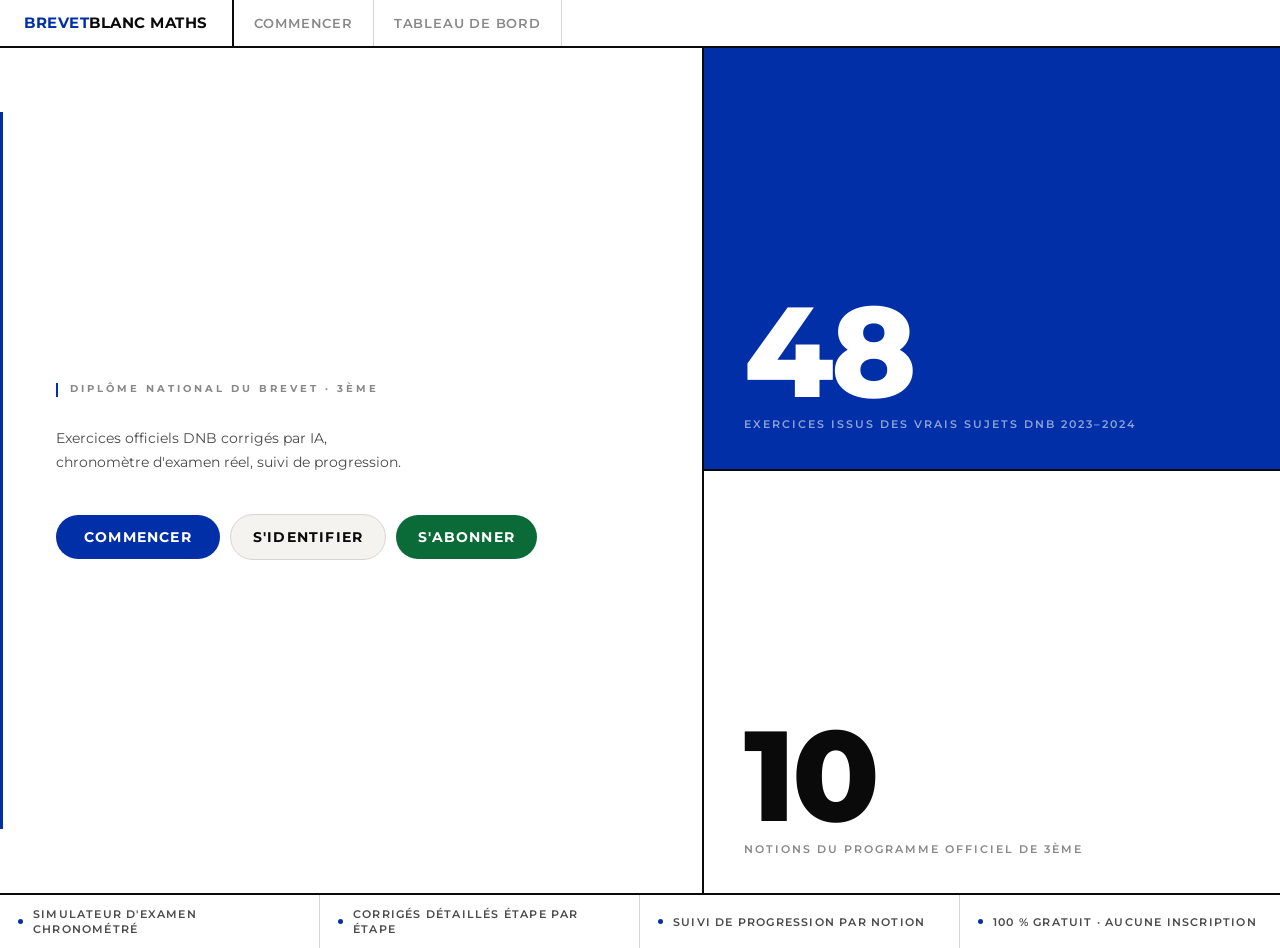
==== index.html @ 7e64484a "Update index.html" ====
<!DOCTYPE html>
<html lang="fr">
<head>
<meta charset="UTF-8">
<meta name="viewport" content="width=device-width, initial-scale=1.0">
<title>Brevet Blanc Maths – Exercices Corrigés en Ligne | 3ème</title>
<meta name="description" content="Préparez votre brevet blanc de maths avec des exercices interactifs corrigés par IA. Simulateur d'examen chronométré, corrigés détaillés, suivi de progression. Gratuit pour les élèves de 3ème.">
<link href="https://fonts.googleapis.com/css2?family=Montserrat:ital,wght@0,300;0,400;0,500;0,600;0,700;0,800;1,400;1,600&family=Source+Code+Pro:wght@400;500&display=swap" rel="stylesheet">
<style>
*{margin:0;padding:0;box-sizing:border-box}
html{scroll-behavior:smooth}
body{background:#fff;color:#0a0a0a;font-family:'Montserrat',sans-serif;font-size:15px;line-height:1.65;min-height:100vh;-webkit-font-smoothing:antialiased;}
.screen{display:none;min-height:100vh;animation:pgIn .18s ease}
.screen.active{display:block}
@keyframes pgIn{from{opacity:0}to{opacity:1}}
:root{
  --k:#002FA7;--k1:#0038CC;--k-bg:rgba(0,47,167,.06);--k-bd:rgba(0,47,167,.18);
  --ink:#0a0a0a;--ink2:#1a1a1a;--ink3:#4a4a4a;--ink4:#888;--ink5:#bbb;
  --rule:#d8d4cf;--rule2:#e8e4df;--bg:#fff;--bg2:#f5f3ef;--bg3:#eeebe6;
  --green:#0a6b38;--green2:rgba(10,107,56,.08);--amber:#8a5c00;--amber2:rgba(138,92,0,.10);--red:#be2e27;--red2:rgba(190,46,39,.08);
  --cream:var(--bg2);--paper2:var(--bg3);--navy:var(--k);--navy2:var(--k-bg);--navy3:var(--k-bd);
  --border:var(--rule);--border2:var(--rule2);--gold:var(--amber);--gold2:var(--amber2);
  --shadow:rgba(0,0,0,.07);--shadow2:rgba(0,0,0,.035);--blue:var(--k);--blue2:var(--k-bg);--blue3:var(--k-bd);--klein:var(--k);
}
.gnav{position:sticky;top:0;z-index:300;background:#fff;border-bottom:2px solid var(--ink);display:flex;align-items:stretch;height:48px;padding:0;}
.gnav-logo{font-family:'Montserrat',sans-serif;font-size:15px;font-weight:700;letter-spacing:.5px;text-transform:uppercase;color:var(--ink);cursor:pointer;padding:0 24px;display:flex;align-items:center;border-right:2px solid var(--ink);white-space:nowrap;transition:background .1s;}
.gnav-logo em{font-style:normal;color:var(--k)}
.gnav-logo:hover{background:var(--k);color:#fff}
.gnav-logo:hover em{color:#fff}
.gnav-links{display:flex;align-items:stretch;flex:1}
.gnav-link{display:flex;align-items:center;padding:0 20px;font-family:'Montserrat',sans-serif;font-size:13px;font-weight:600;letter-spacing:.8px;text-transform:uppercase;color:var(--ink4);background:none;border:none;border-right:1px solid var(--rule);cursor:pointer;transition:all .1s;white-space:nowrap;}
.gnav-link:hover{color:var(--ink);background:var(--bg2)}
.gnav-link.active{color:var(--k);background:var(--k-bg);border-bottom:2px solid var(--k);margin-bottom:-2px}
.btn{display:inline-flex;align-items:center;gap:8px;padding:10px 22px;font-family:'Montserrat',sans-serif;font-size:13px;font-weight:700;letter-spacing:1.2px;text-transform:uppercase;border:none;cursor:pointer;border-radius:100px;transition:background .1s,color .1s;}
.btn-dark{background:var(--ink);color:#fff}.btn-dark:hover{background:var(--ink2)}
.btn-primary{background:var(--k);color:#fff}.btn-primary:hover{background:var(--k1)}
.btn-light{background:var(--bg2);color:var(--ink);border:1.5px solid var(--rule)}.btn-light:hover{background:var(--bg3);border-color:var(--ink)}
.btn-ghost{background:none;color:var(--ink3);border:1.5px solid var(--rule);border-radius:100px;padding:10px 22px;}.btn-ghost:hover{border-color:var(--ink);color:var(--ink)}
.btn-sm{padding:6px 14px;font-size:12px}
.btn-green{background:var(--green);color:#fff}.btn-green:hover{background:#094f2a}
.btn-red-ghost{background:none;color:#c05050;border:1.5px solid rgba(190,46,39,.25);padding:7px 16px;font-size:12px;border-radius:100px;}.btn-red-ghost:hover{background:var(--red);color:#fff}
.btn-navy{display:inline-flex;align-items:center;gap:8px;padding:10px 22px;font-family:'Montserrat',sans-serif;font-size:13px;font-weight:700;letter-spacing:1px;text-transform:uppercase;background:var(--k);color:#fff;border:none;cursor:pointer;border-radius:100px;transition:background .1s}.btn-navy:hover{background:var(--k1)}
.btn-outline{display:inline-flex;align-items:center;gap:8px;padding:9px 20px;font-family:'Montserrat',sans-serif;font-size:13px;font-weight:600;letter-spacing:.8px;text-transform:uppercase;background:none;color:var(--ink3);border:1.5px solid var(--rule);cursor:pointer;border-radius:100px;transition:all .1s}.btn-outline:hover{border-color:var(--ink);color:var(--ink)}
.btn-green-sm{display:inline-flex;align-items:center;gap:6px;padding:7px 16px;font-family:'Montserrat',sans-serif;font-size:12px;font-weight:700;letter-spacing:.8px;text-transform:uppercase;background:var(--green);color:#fff;border:none;cursor:pointer;border-radius:100px;transition:background .1s}.btn-green-sm:hover{background:#094f2a}.btn-green-sm:disabled{background:var(--rule);color:var(--ink4);cursor:not-allowed}
.rule{display:flex;align-items:center;gap:10px;font-family:'Montserrat',sans-serif;font-size:10px;font-weight:700;letter-spacing:3px;text-transform:uppercase;color:var(--ink5);margin-bottom:16px}.rule::after{content:'';flex:1;height:1px;background:var(--rule)}
#screen-landing{background:var(--bg);height:calc(100vh - 48px);overflow:hidden;display:none;}
#screen-landing.active{display:flex;flex-direction:column}
.lp{flex:1;display:flex;flex-direction:column;min-height:0}
.lp-hero{flex:1;display:grid;grid-template-columns:55% 45%;min-height:0;}
.lp-left{display:flex;flex-direction:column;justify-content:center;padding:64px 56px;border-right:2px solid var(--ink);position:relative;}
.lp-kicker{display:flex;align-items:center;gap:0;font-family:'Montserrat',sans-serif;font-size:10px;font-weight:700;letter-spacing:3px;text-transform:uppercase;color:var(--ink4);margin-bottom:28px;}
.lp-kicker::before{content:'';display:inline-block;width:2px;height:14px;background:var(--k);margin-right:12px;flex-shrink:0;}
.lp-h1{font-family:'Montserrat',sans-serif;font-size:clamp(72px,9vw,120px);font-weight:800;line-height:.88;letter-spacing:-2px;text-transform:uppercase;color:var(--ink);margin:0 0 28px;}
.lp-h1 em{font-style:normal;color:var(--k)}
.lp-tagline{font-family:'Montserrat',sans-serif;font-size:14px;font-weight:400;color:var(--ink3);line-height:1.72;max-width:360px;margin-bottom:40px;}
.lp-cta-row{display:flex;gap:10px;align-items:center;flex-wrap:wrap}
.lp-left::before{content:'';position:absolute;left:0;top:64px;bottom:64px;width:3px;background:var(--k);}
.lp-right{display:grid;grid-template-rows:1fr 1fr;}
.lp-tile{display:flex;flex-direction:column;justify-content:flex-end;padding:32px 40px 36px;border-bottom:2px solid var(--ink);position:relative;overflow:hidden;}
.lp-tile:last-child{border-bottom:none}
.lp-tile:nth-child(1){background:var(--k)}.lp-tile:nth-child(2){background:var(--bg)}
.lp-tile-n{font-family:'Montserrat',sans-serif;font-size:clamp(80px,10vw,130px);font-weight:800;line-height:.85;letter-spacing:-4px;text-transform:uppercase;}
.lp-tile:nth-child(1) .lp-tile-n{color:#fff}.lp-tile:nth-child(2) .lp-tile-n{color:var(--ink)}
.lp-tile-label{font-family:'Montserrat',sans-serif;font-size:11px;font-weight:600;letter-spacing:2px;text-transform:uppercase;margin-top:12px;line-height:1.4;}
.lp-tile:nth-child(1) .lp-tile-label{color:rgba(255,255,255,.55)}.lp-tile:nth-child(2) .lp-tile-label{color:var(--ink4)}
.lp-strip{flex-shrink:0;display:grid;grid-template-columns:repeat(4,1fr);border-top:2px solid var(--ink);background:var(--bg);}
.lp-strip-item{padding:12px 18px;border-right:1px solid var(--rule);display:flex;align-items:center;gap:10px;}
.lp-strip-item:last-child{border-right:none}
.lp-strip-dot{width:5px;height:5px;border-radius:50%;background:var(--k);flex-shrink:0;}
.lp-strip-text{font-family:'Montserrat',sans-serif;font-size:11px;font-weight:600;letter-spacing:1.2px;text-transform:uppercase;color:var(--ink3);line-height:1.3;}
#screen-setup{background:var(--bg);height:calc(100vh - 48px);min-height:0!important;overflow:hidden;display:none;flex-direction:column;}
#screen-setup.active{display:flex!important}
.setup-header{border-bottom:2px solid var(--ink);padding:0 48px;height:48px;display:flex;align-items:center;justify-content:space-between;}
.setup-header-title{font-family:'Montserrat',sans-serif;font-size:13px;font-weight:700;letter-spacing:1.5px;text-transform:uppercase;color:var(--ink);}
.setup-header-sub{font-family:'Montserrat',sans-serif;font-size:11px;font-weight:500;letter-spacing:.8px;text-transform:uppercase;color:var(--ink4);}
.setup-hero{background:var(--k);padding:0}
.setup-hero-inner{max-width:920px;margin:0 auto;display:grid;grid-template-columns:1fr auto;gap:32px;align-items:start;}
.setup-eyebrow{font-family:'Montserrat',sans-serif;font-size:10px;letter-spacing:4px;text-transform:uppercase;color:rgba(255,255,255,.45);font-weight:700;margin-bottom:12px;display:block;}
.setup-h1{font-family:'Montserrat',sans-serif;font-size:clamp(32px,4vw,48px);font-weight:800;letter-spacing:-1px;line-height:.92;text-transform:uppercase;color:#fff;margin:0;}
.setup-h1 em{font-style:normal;color:rgba(255,255,255,.55)}
.setup-hero-meta{margin-top:12px;font-family:'Montserrat',sans-serif;font-size:12px;font-weight:500;letter-spacing:.8px;text-transform:uppercase;color:rgba(255,255,255,.38);display:flex;gap:16px;flex-wrap:wrap;}
.setup-hero-meta span::before{content:'—';margin-right:6px;color:rgba(255,255,255,.25)}
.setup-stats{display:flex;flex-direction:column;gap:0;border-left:2px solid rgba(255,255,255,.2);padding-left:28px;}
.setup-stat{padding:10px 0;border-bottom:1px solid rgba(255,255,255,.12)}.setup-stat:first-child{border-top:1px solid rgba(255,255,255,.12)}
.setup-stat-n{font-family:'Montserrat',sans-serif;font-size:28px;font-weight:800;color:#fff;line-height:1;letter-spacing:-1px;}
.setup-stat-l{font-family:'Montserrat',sans-serif;font-size:10px;letter-spacing:2px;text-transform:uppercase;color:rgba(255,255,255,.35);margin-top:2px;font-weight:600;}
.setup-body{width:100%;max-width:920px;margin:0 auto;padding:20px 48px 24px;box-sizing:border-box}
.setup-block{margin-bottom:20px}
.setup-block-title{font-family:'Montserrat',sans-serif;font-size:11px;font-weight:700;letter-spacing:3px;text-transform:uppercase;color:var(--k);padding-bottom:8px;margin-bottom:12px;border-bottom:2px solid var(--ink);}
.timer-row{display:flex;gap:6px;flex-wrap:wrap}
.timer-chip{padding:8px 18px;font-family:'Montserrat',sans-serif;font-size:13px;font-weight:700;letter-spacing:.8px;text-transform:uppercase;color:var(--ink3);background:var(--bg);border:1.5px solid var(--rule);cursor:pointer;transition:all .1s;border-radius:100px;}
.timer-chip:hover{border-color:var(--ink);color:var(--ink)}.timer-chip.sel{background:var(--ink);border-color:var(--ink);color:#fff}
.chap-grid{display:grid;grid-template-columns:repeat(auto-fill,minmax(220px,1fr));gap:1px;background:var(--rule);border:1.5px solid var(--ink);}
.chap-chip{padding:10px 14px;background:var(--bg);cursor:pointer;transition:background .1s;display:flex;align-items:flex-start;gap:10px;}
.chap-chip:hover{background:var(--bg2)}.chap-chip.sel{background:var(--k-bg)}
.chk{width:14px;height:14px;border:2px solid var(--rule);flex-shrink:0;margin-top:3px;display:flex;align-items:center;justify-content:center;font-size:9px;font-weight:700;transition:all .1s;border-radius:2px;}
.chap-chip.sel .chk{background:var(--k);border-color:var(--k);color:#fff}
.ch-name{font-family:'Montserrat',sans-serif;font-size:14px;font-weight:700;letter-spacing:.3px;color:var(--ink);line-height:1.2;}
.ch-sub{font-family:'Montserrat',sans-serif;font-size:11px;color:var(--ink4);margin-top:2px;}
.setup-cta{margin-top:16px;display:flex;align-items:center;gap:14px;flex-wrap:wrap;padding-top:16px;border-top:1px solid var(--rule);}
#screen-exam{background:var(--bg)}
.exam-top{background:var(--ink);position:sticky;top:48px;z-index:200;border-bottom:none;}
.exam-top-inner{max-width:960px;margin:0 auto;padding:10px 48px;display:flex;align-items:center;gap:16px;flex-wrap:wrap;}
.exam-title-wrap h2{font-family:'Montserrat',sans-serif;font-size:15px;font-weight:700;letter-spacing:.5px;text-transform:uppercase;color:#fff;}
.exam-title-wrap .sub{font-family:'Montserrat',sans-serif;font-size:10px;letter-spacing:2px;text-transform:uppercase;color:rgba(255,255,255,.3);margin-top:1px;font-weight:600;}
.timer-block{margin-left:auto;display:flex;align-items:center;gap:20px}
.timer-face{font-family:'Source Code Pro',monospace;font-size:20px;font-weight:500;color:#fff;letter-spacing:3px;line-height:1;}
.timer-face.warn{color:#f59e0b}.timer-face.danger{color:#f87171;animation:blink .8s infinite}
@keyframes blink{0%,100%{opacity:1}50%{opacity:.35}}
.live-sc-box{text-align:right;position:relative;padding:4px 14px 4px 14px;border-left:1px solid rgba(255,255,255,.12);}
.live-sc-num{font-family:'Montserrat',sans-serif;font-size:28px;font-weight:900;color:#fff;line-height:1;letter-spacing:-1.5px;transition:all .25s cubic-bezier(.34,1.56,.64,1);}
.live-sc-num.bump{transform:scale(1.3);color:#7ef7a0;}
.live-sc-denom{font-family:'Montserrat',sans-serif;font-size:12px;font-weight:600;color:rgba(255,255,255,.35);letter-spacing:.5px;}
.live-sc-lbl{font-family:'Montserrat',sans-serif;font-size:9px;font-weight:700;letter-spacing:2px;text-transform:uppercase;color:rgba(255,255,255,.3);margin-top:2px;text-align:right;}
.exam-progress-bar{height:3px;background:rgba(255,255,255,.08);overflow:hidden;position:relative;}
.exam-progress-fill{height:100%;background:linear-gradient(90deg,#002FA7,#4d80d9);width:0%;transition:width .5s ease, background .5s ease;}
.btn-end{padding:7px 16px;font-family:'Montserrat',sans-serif;font-size:11px;font-weight:700;letter-spacing:1px;text-transform:uppercase;background:none;border:1.5px solid rgba(255,255,255,.15);border-radius:100px;color:rgba(255,255,255,.25);cursor:not-allowed;transition:all .2s;}
.btn-end:not([disabled]){border-color:rgba(255,255,255,.5);color:#fff;cursor:pointer;background:rgba(255,255,255,.08);}
.btn-end:not([disabled]):hover{background:var(--red);border-color:var(--red);color:#fff}
.btn-end-ready{animation:pulseEnd 1.5s ease-in-out 3}
@keyframes pulseEnd{0%,100%{box-shadow:none}50%{box-shadow:0 0 0 4px rgba(190,46,39,.4)}}
.pills-bar{background:var(--bg2);border-bottom:1px solid var(--rule)}
.pills-bar-inner{max-width:960px;margin:0 auto;padding:8px 48px;display:flex;align-items:center;gap:6px;overflow-x:auto;}
.pill{padding:4px 12px;font-family:'Montserrat',sans-serif;font-size:11px;font-weight:700;letter-spacing:.8px;text-transform:uppercase;background:transparent;border:1.5px solid var(--rule);color:var(--ink4);cursor:pointer;transition:all .1s;white-space:nowrap;border-radius:100px;}
.pill:hover{border-color:var(--ink);color:var(--ink)}.pill.answered{border-color:var(--k);color:var(--k);background:var(--k-bg)}.pill.corrected{border-color:var(--green);color:#fff;background:var(--green)}
.exam-main{max-width:960px;margin:0 auto;padding:36px 48px 100px}
.loading-box{text-align:center;padding:80px 20px}
.spinner{width:28px;height:28px;border:2px solid var(--rule);border-top-color:var(--k);border-radius:50%;animation:spin .7s linear infinite;margin:0 auto 16px;}
@keyframes spin{to{transform:rotate(360deg)}}
.loading-box p{font-family:'Montserrat',sans-serif;font-size:12px;font-weight:600;letter-spacing:2px;text-transform:uppercase;color:var(--ink4);}
.exercise{background:var(--bg);border:1.5px solid var(--ink);border-radius:0;margin-bottom:24px;overflow:hidden;scroll-margin-top:120px;}
.ex-head{padding:18px 24px;border-bottom:2px solid var(--ink);background:var(--bg2);display:flex;align-items:flex-start;justify-content:space-between;gap:16px;}
.ex-eyebrow{font-family:'Montserrat',sans-serif;font-size:10px;letter-spacing:3px;text-transform:uppercase;color:var(--k);font-weight:700;margin-bottom:5px;}
.ex-title{font-family:'Montserrat',sans-serif;font-size:20px;font-weight:800;letter-spacing:-.3px;text-transform:uppercase;color:var(--ink);line-height:1.1;}
.ex-notion{font-family:'Montserrat',sans-serif;font-size:11px;letter-spacing:1px;text-transform:uppercase;color:var(--ink4);font-weight:600;margin-top:4px;}
.ex-pts{flex-shrink:0;padding:8px 16px;background:var(--k);text-align:center;border-radius:0;}
.ex-pts .n{font-family:'Montserrat',sans-serif;font-size:28px;font-weight:800;color:#fff;line-height:1;letter-spacing:-1px;}
.ex-pts .l{font-family:'Montserrat',sans-serif;font-size:9px;letter-spacing:2px;text-transform:uppercase;color:rgba(255,255,255,.55);margin-top:2px;font-weight:600;}
.ex-body{padding:20px 24px 24px}.ex-body>p{margin-bottom:12px;color:var(--ink2);font-size:15px;line-height:1.7}
.ex-figure{margin:14px 0;padding:20px;background:var(--bg2);border:1px solid var(--rule);display:flex;justify-content:center;align-items:center;}
.ex-figure svg{max-width:100%;height:auto;display:block}
.calc-program{margin:14px 0;border:1.5px solid var(--ink);overflow:hidden}
.calc-program-title{padding:7px 14px;background:var(--k);font-family:'Montserrat',sans-serif;font-size:10px;letter-spacing:2.5px;text-transform:uppercase;color:rgba(255,255,255,.8);font-weight:700;}
.calc-program-steps{display:flex;align-items:center;flex-wrap:wrap;padding:14px 18px;gap:0;background:var(--bg2);}
.calc-step{display:flex;flex-direction:column;align-items:center;padding:8px 14px;background:#fff;border:1px solid var(--rule);border-radius:0;min-width:72px;text-align:center;}
.calc-step-label{font-family:'Montserrat',sans-serif;font-size:9px;letter-spacing:1.5px;text-transform:uppercase;color:var(--ink4);margin-bottom:3px;font-weight:600;}
.calc-step-val{font-family:'Source Code Pro',monospace;font-size:13px;font-weight:500;color:var(--ink);}
.calc-arrow{font-size:16px;color:var(--k);padding:0 4px;flex-shrink:0;font-weight:400}
table{width:100%;border-collapse:collapse;margin:14px 0;font-size:14px}
th{background:var(--k);color:#fff;padding:8px 12px;text-align:left;font-family:'Montserrat',sans-serif;font-size:10px;font-weight:700;letter-spacing:2px;text-transform:uppercase;}
td{padding:8px 12px;border:1px solid var(--rule2);color:var(--ink2);font-size:14px}tr:nth-child(even) td{background:var(--bg2)}
.question{margin:12px 0;border:1px solid var(--rule);border-left:3px solid var(--k);background:var(--bg);overflow:hidden;}
.q-head{padding:8px 14px;border-bottom:1px solid var(--rule2);display:flex;align-items:center;gap:10px;background:var(--bg2);}
.q-num{font-family:'Montserrat',sans-serif;font-size:11px;font-weight:700;color:var(--k);letter-spacing:1px;text-transform:uppercase;}
.q-pts-badge{display:inline-flex;align-items:center;padding:2px 10px;background:var(--green);color:#fff;font-family:'Montserrat',sans-serif;font-size:10px;font-weight:700;letter-spacing:.8px;text-transform:uppercase;border-radius:100px;}
.q-text{padding:12px 14px 14px;font-size:15px;color:var(--ink);line-height:1.72}
.answer-zone{padding:10px 14px 14px;background:var(--bg2);border-top:1px dashed var(--rule)}
.answer-lbl{font-family:'Montserrat',sans-serif;font-size:10px;letter-spacing:2.5px;text-transform:uppercase;color:var(--ink5);margin-bottom:6px;display:flex;align-items:center;gap:6px;font-weight:700;}
.answer-lbl::before{content:'';width:3px;height:10px;background:var(--k);display:inline-block}
.answer-ta{width:100%;min-height:76px;padding:10px 12px;font-family:'Montserrat',sans-serif;font-size:15px;line-height:1.65;color:var(--ink);background:var(--bg);border:1.5px solid var(--rule);border-radius:0;resize:vertical;outline:none;transition:border-color .1s;}
.answer-ta::placeholder{color:var(--ink5);font-style:italic}.answer-ta:focus{border-color:var(--k)}.answer-ta.has-content{border-color:var(--k-bd)}.answer-ta.locked{border-color:var(--green)!important;background:var(--green2)!important;color:var(--ink2);resize:none;cursor:default}
.val-bar{display:flex;align-items:center;gap:8px;flex-wrap:wrap;padding:8px 0 0;}
.btn-val{display:inline-flex;align-items:center;gap:6px;padding:7px 16px;font-family:'Montserrat',sans-serif;font-size:11px;font-weight:700;letter-spacing:1px;text-transform:uppercase;background:var(--k);color:#fff;border:none;cursor:pointer;border-radius:100px;transition:background .1s;}
.btn-val:hover{background:var(--k1)}.btn-val:disabled{background:var(--rule);color:var(--ink4);cursor:not-allowed}
.btn-edit{display:none;align-items:center;gap:5px;padding:6px 14px;font-family:'Montserrat',sans-serif;font-size:11px;font-weight:600;letter-spacing:.8px;text-transform:uppercase;background:none;border:1.5px solid var(--rule);color:var(--ink4);cursor:pointer;border-radius:100px;transition:all .1s;}
.btn-edit:hover{border-color:var(--ink);color:var(--ink)}
.val-tag{display:none;align-items:center;gap:5px;font-family:'Montserrat',sans-serif;font-size:11px;font-weight:700;letter-spacing:.8px;text-transform:uppercase;color:var(--green);}
.val-tag.show{display:flex}
.val-hint{font-family:'Montserrat',sans-serif;font-size:11px;font-style:italic;color:var(--ink5);margin-left:auto;}
.ai-result{display:none!important}.ai-result.visible{display:block}
@keyframes fadeUp{from{opacity:0;transform:translateY(-3px)}to{opacity:1;transform:translateY(0)}}
.ai-rh{display:flex;align-items:center;justify-content:space-between;padding:10px 14px;gap:10px}
.ai-rh.correct-bg{background:var(--green2);border-bottom:1px solid rgba(10,107,56,.14)}.ai-rh.partial-bg{background:var(--amber2);border-bottom:1px solid rgba(138,92,0,.14)}.ai-rh.wrong-bg{background:var(--red2);border-bottom:1px solid rgba(190,46,39,.12)}.ai-rh.loading-bg{background:var(--bg2);border-bottom:1px solid var(--rule)}
.ai-rl{display:flex;align-items:center;gap:8px;font-family:'Montserrat',sans-serif;font-size:12px;font-weight:700;letter-spacing:.5px;text-transform:uppercase;}
.ai-sc{font-family:'Montserrat',sans-serif;font-size:24px;font-weight:800;line-height:1;letter-spacing:-1px;white-space:nowrap;}
.ai-sc.correct-col{color:var(--green)}.ai-sc.partial-col{color:var(--amber)}.ai-sc.wrong-col{color:var(--red)}.ai-sc.loading-col{color:var(--ink4);font-size:13px;letter-spacing:1px;font-family:'Montserrat',sans-serif;}
.ai-fb{padding:10px 14px;font-size:14px;line-height:1.65;color:var(--ink2);background:var(--bg);font-family:'Montserrat',sans-serif;font-style:italic;}
.mini-sp{display:inline-block;width:12px;height:12px;border:2px solid var(--rule);border-top-color:var(--k);border-radius:50%;animation:spin .7s linear infinite;vertical-align:middle;}
.corr-toggle{margin-top:16px;padding-top:14px;border-top:1px dashed var(--rule);display:flex;align-items:center;gap:12px;flex-wrap:wrap;}
.btn-see{display:inline-flex;align-items:center;gap:7px;padding:7px 16px;font-family:'Montserrat',sans-serif;font-size:11px;font-weight:700;letter-spacing:1px;text-transform:uppercase;background:none;border:1.5px solid var(--amber);color:var(--amber);cursor:pointer;transition:all .1s;border-radius:100px;}
.btn-see:hover:not(:disabled){background:var(--amber2)}.btn-see.active{background:var(--amber);color:#fff}.btn-see:disabled{border-color:var(--rule);color:var(--ink4);cursor:not-allowed;opacity:.5}
.corr-hint{font-family:'Montserrat',sans-serif;font-size:11px;font-style:italic;color:var(--ink5);}
.correction{display:none;margin-top:12px;padding:16px 18px;background:var(--amber2);border:1.5px solid rgba(138,92,0,.2);}.correction.open{display:block;animation:fadeUp .2s ease}
.corr-head{display:flex;align-items:center;gap:9px;padding-bottom:12px;margin-bottom:12px;border-bottom:1px solid rgba(138,92,0,.18);}
.corr-badge{width:16px;height:16px;background:var(--amber);color:#fff;border-radius:50%;display:flex;align-items:center;justify-content:center;font-size:8px;font-weight:700;flex-shrink:0;}
.corr-head span{font-family:'Montserrat',sans-serif;font-size:10px;letter-spacing:2.5px;text-transform:uppercase;color:var(--amber);font-weight:700;}
.correction p{margin-bottom:9px;font-size:14px;color:var(--ink2)}.correction p:last-child{margin-bottom:0}
.corr-block{margin-bottom:12px;padding-bottom:12px;border-bottom:1px solid rgba(138,92,0,.12)}.corr-block:last-child{border-bottom:none;padding-bottom:0;margin-bottom:0}
.corr-title{font-family:'Montserrat',sans-serif;font-size:10px;letter-spacing:2px;text-transform:uppercase;color:var(--amber);font-weight:700;margin-bottom:6px;display:flex;align-items:center;gap:7px;}
.corr-title::before{content:'§';font-size:13px}
.exam-footer{border-top:2px solid var(--ink);padding:20px 48px;display:flex;align-items:center;justify-content:space-between;flex-wrap:wrap;gap:16px;margin-top:8px;}
.exam-footer p{font-family:'Montserrat',sans-serif;font-size:11px;font-style:normal;letter-spacing:1px;text-transform:uppercase;color:var(--ink5);font-weight:600;}
.footer-score-wrap{display:flex;flex-direction:column;align-items:flex-end;gap:6px;}
.footer-score{font-family:'Montserrat',sans-serif;font-size:56px;font-weight:900;color:var(--ink);line-height:1;letter-spacing:-2.5px;}
.footer-score sub{font-family:'Montserrat',sans-serif;font-size:20px;font-weight:600;color:var(--ink4);vertical-align:middle;letter-spacing:0;}
.footer-bar-track{width:180px;height:4px;background:var(--rule2);overflow:hidden;border-radius:2px;}
.footer-bar-fill{height:100%;border-radius:2px;background:var(--k);transition:width .6s ease;width:0%;}
.q-pts-earned{display:inline-flex;align-items:center;font-family:'Montserrat',sans-serif;font-size:11px;font-weight:800;letter-spacing:.5px;text-transform:uppercase;padding:2px 10px;border-radius:100px;margin-left:8px;transition:all .2s ease;}
.q-pts-earned.earned-full{background:var(--green2);color:var(--green)}.q-pts-earned.earned-partial{background:var(--amber2);color:var(--amber)}.q-pts-earned.earned-none{background:var(--red2);color:var(--red)}
#screen-results{background:var(--bg);min-height:100vh}
.res-hero{background:var(--ink);border-bottom:none;}
.res-hero-inner{max-width:1040px;margin:0 auto;padding:52px 48px 44px;display:grid;grid-template-columns:1fr auto;gap:40px;align-items:end;}
.res-eyebrow{font-family:'Montserrat',sans-serif;font-size:10px;letter-spacing:4px;text-transform:uppercase;color:rgba(255,255,255,.35);font-weight:700;margin-bottom:14px;display:block;}
.res-score{font-family:'Montserrat',sans-serif;font-size:clamp(80px,12vw,120px);font-weight:900;line-height:.85;letter-spacing:-5px;color:#fff;}
.res-score span{font-size:clamp(24px,4vw,36px);color:rgba(255,255,255,.25);font-weight:600;letter-spacing:-1px;margin-left:6px;}
.res-mention{font-family:'Montserrat',sans-serif;font-size:14px;font-weight:700;letter-spacing:2px;text-transform:uppercase;color:rgba(255,255,255,.55);margin-top:16px;}
.res-bar-wrap{margin-top:16px;height:4px;background:rgba(255,255,255,.12);overflow:hidden;max-width:480px;}
.res-bar{height:100%;background:#fff;transition:width 1.4s cubic-bezier(.22,1,.36,1)}
.res-stats-col{display:flex;flex-direction:column;gap:8px;min-width:120px;}
.res-stat-box{padding:14px 20px;background:rgba(255,255,255,.07);border:1px solid rgba(255,255,255,.1);text-align:center;transition:background .2s;}
.res-stat-box.partial{background:rgba(138,92,0,.2);border-color:rgba(138,92,0,.3)}.res-stat-box.wrong{background:rgba(190,46,39,.18);border-color:rgba(190,46,39,.25)}
.res-stat-n{font-family:'Montserrat',sans-serif;font-size:26px;font-weight:900;color:#fff;line-height:1;letter-spacing:-1px;}
.res-stat-l{font-family:'Montserrat',sans-serif;font-size:9px;letter-spacing:2px;text-transform:uppercase;color:rgba(255,255,255,.3);font-weight:700;margin-top:3px;}
.res-main{max-width:1040px;margin:0 auto;padding:40px 48px 80px;display:grid;grid-template-columns:1fr 1fr 1.3fr;gap:40px;align-items:start;}
.res-col-title{font-family:'Montserrat',sans-serif;font-size:11px;font-weight:800;letter-spacing:3px;text-transform:uppercase;color:var(--k);padding-bottom:12px;margin-bottom:18px;border-bottom:2px solid var(--ink);}
.bdown-row{display:flex;align-items:center;justify-content:space-between;padding:9px 0;border-bottom:1px solid var(--rule2);}.bdown-row:last-child{border-bottom:none}
.bdown-notion{font-family:'Montserrat',sans-serif;font-size:13px;font-weight:700;letter-spacing:.3px;color:var(--ink3);}
.bdown-pts{font-family:'Montserrat',sans-serif;font-size:17px;font-weight:900;letter-spacing:-1px;}
.bdown-pct{height:2px;background:var(--rule2);margin-top:3px;overflow:hidden}.bdown-pct-fill{height:100%;transition:width .9s ease}
.err-card{padding:10px 14px;background:var(--bg);border:1.5px solid var(--rule);border-left:3px solid var(--red);margin-bottom:8px;}
.err-q{font-size:13px;color:var(--ink2);margin-bottom:4px;line-height:1.45}
.err-sc{font-family:'Montserrat',sans-serif;font-size:11px;font-weight:800;letter-spacing:1px;text-transform:uppercase;}
.err-fb{font-size:12px;font-style:italic;color:var(--ink4);margin-top:3px;line-height:1.5}
.res-col-advice{background:var(--bg2);border:1.5px solid var(--rule);padding:20px 22px;}
.advice-loading{display:flex;align-items:center;gap:10px;font-family:'Montserrat',sans-serif;font-size:12px;font-weight:600;letter-spacing:1.5px;text-transform:uppercase;color:var(--ink4);padding:16px 0;}
.advice-section{margin-bottom:20px}.advice-section:last-child{margin-bottom:0}
.advice-section-title{font-family:'Montserrat',sans-serif;font-size:10px;font-weight:800;letter-spacing:2.5px;text-transform:uppercase;color:var(--k);margin-bottom:10px;display:flex;align-items:center;gap:8px;}
.advice-section-title::before{content:'';display:inline-block;width:3px;height:12px;background:var(--k);}
.advice-item{padding:9px 12px;background:var(--bg);border:1px solid var(--rule2);border-left:3px solid var(--k);margin-bottom:7px;font-size:13px;color:var(--ink2);line-height:1.55;}
.advice-item:last-child{margin-bottom:0}.advice-item.priority-high{border-left-color:var(--red)}.advice-item.priority-mid{border-left-color:var(--amber)}.advice-item.priority-low{border-left-color:var(--green)}
.advice-tag{font-family:'Montserrat',sans-serif;font-size:9px;font-weight:800;letter-spacing:1.5px;text-transform:uppercase;padding:1px 8px;border-radius:100px;display:inline-block;margin-bottom:5px;}
.advice-tag.red{background:var(--red2);color:var(--red)}.advice-tag.amber{background:var(--amber2);color:var(--amber)}.advice-tag.green{background:var(--green2);color:var(--green)}.advice-tag.blue{background:var(--k-bg);color:var(--k)}
.advice-encouragement{margin-top:18px;padding:14px 16px;background:var(--k);font-family:'Montserrat',sans-serif;font-size:14px;font-weight:700;letter-spacing:.3px;color:#fff;line-height:1.5;}
.res-footer{max-width:1040px;margin:0 auto;padding:0 48px 48px;display:flex;gap:12px;flex-wrap:wrap;border-top:none;}
.res-comment-wrap{border-top:1px solid rgba(255,255,255,.1);}
.res-comment{display:flex;align-items:flex-start;gap:14px;max-width:680px;}
.res-comment-text{font-family:'Montserrat',sans-serif;font-size:15px;line-height:1.72;color:rgba(255,255,255,.82);font-style:italic;}
.res-comment-text strong{font-style:normal;font-family:'Montserrat',sans-serif;font-size:11px;font-weight:800;letter-spacing:2px;text-transform:uppercase;color:rgba(255,255,255,.45);display:block;margin-bottom:6px;}
.res-cta-top{background:var(--bg2);border-bottom:1px solid var(--rule);}
.res-cta-top .res-hero-inner{display:flex;gap:10px;align-items:center;flex-wrap:wrap;}
.exam-toast{position:fixed;bottom:24px;left:50%;transform:translateX(-50%) translateY(12px);background:var(--ink);color:#fff;font-family:'Montserrat',sans-serif;font-size:12px;font-weight:700;letter-spacing:1px;text-transform:uppercase;padding:10px 24px;border-radius:100px;opacity:0;transition:opacity .3s,transform .3s;pointer-events:none;z-index:999;white-space:nowrap;border:1px solid rgba(255,255,255,.1);}
.exam-toast.show{opacity:1;transform:translateX(-50%) translateY(0)}
#screen-dash{background:var(--bg)}
.dash-banner{background:var(--ink)}
.dash-banner-inner{max-width:960px;margin:0 auto;padding:48px 48px 40px}
.dash-body{max-width:960px;margin:0 auto;padding:36px 48px 72px}
.stat-row{display:grid;grid-template-columns:repeat(auto-fit,minmax(150px,1fr));gap:1px;background:var(--ink);border:1.5px solid var(--ink);margin-bottom:40px;}
.stat-card{padding:20px;background:var(--bg)}
.sc-val{font-family:'Montserrat',sans-serif;font-size:36px;font-weight:800;line-height:1;letter-spacing:-1.5px;color:var(--ink);}
.sc-val.navy,.sc-val.blue{color:var(--k)}.sc-val.green{color:var(--green)}.sc-val.gold{color:var(--amber)}.sc-val.red{color:var(--red)}
.sc-lbl{font-family:'Montserrat',sans-serif;font-size:10px;letter-spacing:2.5px;text-transform:uppercase;color:var(--ink5);margin-top:6px;font-weight:700;}
.chart-section{margin-bottom:40px}
.chart-wrap{height:100px;display:flex;align-items:flex-end;gap:4px;border-bottom:2px solid var(--ink)}
.chart-col{display:flex;flex-direction:column;align-items:center;gap:4px;flex:1;min-width:0}
.chart-bar{width:100%;transition:height .5s ease;min-height:2px}
.chart-lbl{font-family:'Montserrat',sans-serif;font-size:9px;font-weight:600;letter-spacing:.5px;color:var(--ink5);text-align:center;white-space:nowrap;overflow:hidden;text-overflow:ellipsis;width:100%}
.chart-val{font-family:'Montserrat',sans-serif;font-size:10px;font-weight:800;color:var(--ink4);text-align:center}
.hist-table{width:100%;border-collapse:collapse}
.hist-table th{padding:8px 10px;text-align:left;font-family:'Montserrat',sans-serif;font-size:10px;letter-spacing:2.5px;text-transform:uppercase;color:var(--ink5);border-bottom:2px solid var(--ink);font-weight:700;}
.hist-table td{padding:9px 10px;border-bottom:1px solid var(--rule2);font-size:13px;color:var(--ink2);}
.hist-table tr:hover td{background:var(--bg2)}
.hist-table td:last-child{font-style:italic;color:var(--ink3);font-size:12px;line-height:1.45;}
.nb-row{display:flex;align-items:center;gap:10px;margin-bottom:10px}
.nb-label{font-family:'Montserrat',sans-serif;font-size:12px;font-weight:700;letter-spacing:.3px;text-transform:uppercase;color:var(--ink3);width:150px;flex-shrink:0;}
.nb-track{flex:1;height:3px;background:var(--rule2);overflow:hidden}.nb-fill{height:100%;transition:width .8s ease}
.nb-count{font-family:'Montserrat',sans-serif;font-size:12px;font-weight:800;color:var(--ink4);width:24px;text-align:right;}
.empty-state{text-align:center;padding:72px 20px;color:var(--ink5)}
.inline-corr-wrap{margin-top:10px}
.inline-corr{display:flex;gap:12px;align-items:flex-start;padding:12px 16px;border-radius:0;border:1.5px solid;animation:fadeUp .2s ease;}
.inline-corr.correct-corr{background:var(--green2);border-color:rgba(10,107,56,.25);border-left:4px solid var(--green);}
.inline-corr.partial-corr{background:var(--amber2);border-color:rgba(138,92,0,.25);border-left:4px solid var(--amber);}
.inline-corr.wrong-corr{background:var(--red2);border-color:rgba(190,46,39,.2);border-left:4px solid var(--red);}
.inline-corr-icon{font-size:20px;font-weight:900;line-height:1;flex-shrink:0;margin-top:1px;font-family:'Montserrat',sans-serif;}
.correct-corr .inline-corr-icon{color:var(--green)}.partial-corr .inline-corr-icon{color:var(--amber)}.wrong-corr .inline-corr-icon{color:var(--red)}
.inline-corr-body{flex:1;min-width:0}
.inline-corr-label{font-family:'Montserrat',sans-serif;font-size:11px;font-weight:800;letter-spacing:1.5px;text-transform:uppercase;margin-bottom:5px;}
.correct-corr .inline-corr-label{color:var(--green)}.partial-corr .inline-corr-label{color:var(--amber)}.wrong-corr .inline-corr-label{color:var(--red)}
.inline-corr-feedback{font-size:13px;color:var(--ink2);line-height:1.6;margin-bottom:8px;font-style:italic;}
.inline-corr-official{font-size:13px;color:var(--ink2);line-height:1.65;padding:10px 12px;background:rgba(255,255,255,.7);border:1px solid rgba(0,0,0,.08);}
.inline-corr-official strong{font-family:'Montserrat',sans-serif;font-size:10px;letter-spacing:2px;text-transform:uppercase;font-weight:800;color:var(--ink4);display:block;margin-bottom:4px;}
.q-score-flash{position:absolute;top:-8px;right:10px;font-family:'Montserrat',sans-serif;font-size:13px;font-weight:900;padding:2px 10px;border-radius:100px;animation:scoreFlash .6s ease forwards;pointer-events:none;z-index:10;}
@keyframes scoreFlash{0%{opacity:0;transform:translateY(0) scale(.8)}30%{opacity:1;transform:translateY(-12px) scale(1.1)}70%{opacity:1;transform:translateY(-18px) scale(1)}100%{opacity:0;transform:translateY(-28px) scale(.9)}}
.q-score-flash.correct{background:#0a6b38;color:#fff}.q-score-flash.partial{background:#8a5c00;color:#fff}.q-score-flash.wrong{background:#be2e27;color:#fff}
.scratch-wrap{margin:14px 0;display:grid;grid-template-columns:1fr 1fr;gap:16px;align-items:start;}
.scratch-wrap.single{grid-template-columns:1fr auto;align-items:start}
.scratch-code{background:#1e1e2e;border-radius:8px;padding:14px 16px;font-size:0;line-height:1;overflow:hidden;}
.scratch-hat{display:inline-flex;align-items:center;gap:6px;padding:8px 14px 8px 12px;border-radius:20px 20px 4px 4px;font-family:'Montserrat',sans-serif;font-size:12px;font-weight:700;letter-spacing:.3px;color:#fff;margin-bottom:4px;}
.sb-event{background:#ffab19}.sb-control{background:#ffab19}.sb-motion{background:#4c97ff}.sb-op{background:#ff8c1a}.sb-variable{background:#ff8c1a}.sb-looks{background:#9966ff}.sb-sensor{background:#5cb1d6}
.scratch-block{display:flex;align-items:center;gap:6px;padding:7px 12px 7px 20px;margin:3px 0 3px 12px;border-radius:4px;font-family:'Montserrat',sans-serif;font-size:12px;font-weight:700;letter-spacing:.3px;color:#fff;position:relative;flex-wrap:wrap;}
.scratch-block::before{content:'';position:absolute;left:0;top:50%;transform:translateY(-50%);width:0;height:0;border-top:7px solid transparent;border-bottom:7px solid transparent;}
.scratch-block.sb-motion{background:#4c97ff}.scratch-block.sb-motion::before{border-left:7px solid #3373cc}
.scratch-block.sb-control{background:#ffab19}.scratch-block.sb-control::before{border-left:7px solid #cc8800}
.scratch-block.sb-op{background:#59c059}.scratch-block.sb-op::before{border-left:7px solid #389438}
.scratch-block.sb-variable{background:#ff8c1a}.scratch-block.sb-variable::before{border-left:7px solid #cc6600}
.scratch-block.sb-looks{background:#9966ff}.scratch-block.sb-looks::before{border-left:7px solid #7744cc}
.scratch-block.sb-sensor{background:#5cb1d6}.scratch-block.sb-sensor::before{border-left:7px solid #3d8ea8}
.scratch-val{display:inline-flex;align-items:center;background:rgba(255,255,255,.2);border-radius:3px;padding:1px 6px;font-size:11px;font-weight:800;}
.scratch-oval{display:inline-flex;align-items:center;background:rgba(255,255,255,.2);border-radius:20px;padding:1px 8px;font-size:11px;font-weight:700;}
.scratch-repeat{display:block;margin:3px 0 3px 12px;padding:6px 10px 6px 14px;background:#ffab19;border-radius:4px;font-family:'Montserrat',sans-serif;font-size:12px;font-weight:700;color:#fff;}
.scratch-repeat-body{margin:2px 0 2px 12px;padding:4px 0;border-left:3px solid rgba(255,255,255,.4);}
.scratch-result{background:#f0f0f0;border:1.5px solid #d0d0d0;border-radius:8px;padding:12px;display:flex;flex-direction:column;align-items:center;gap:8px;}
.scratch-result-label{font-family:'Montserrat',sans-serif;font-size:10px;font-weight:700;letter-spacing:2px;text-transform:uppercase;color:#888;}
.scratch-result svg{display:block}
.dash-advice-col{background:var(--bg2);border:1.5px solid var(--rule);padding:18px 20px}
@media(max-width:760px){
  .gnav{padding:0}.gnav-links{display:none}
  #screen-landing{height:auto;overflow:visible}
  .lp-hero{grid-template-columns:1fr}
  .lp-right{grid-template-rows:auto;grid-template-columns:1fr 1fr}
  .lp-tile{padding:20px 24px}
  .lp-left{padding:40px 24px;border-right:none;border-bottom:2px solid var(--ink)}.lp-left::before{display:none}
  .lp-strip{grid-template-columns:1fr 1fr}.lp-strip-item:nth-child(3){border-top:1px solid var(--rule)}
  .setup-header{padding:0 20px}.setup-hero{padding:32px 20px}
  .setup-hero-inner{grid-template-columns:1fr}
  .setup-stats{border-left:none;padding-left:0;border-top:2px solid rgba(255,255,255,.2);padding-top:20px;display:grid;grid-template-columns:repeat(3,1fr)}
  .setup-body{padding:28px 20px 60px}
  .exam-top-inner{padding:8px 20px}.pills-bar-inner{padding:6px 20px}.exam-main{padding:20px 16px 80px}.exam-footer{padding:16px 20px}
  .res-hero-inner{grid-template-columns:1fr;padding:32px 20px}
  .res-main{grid-template-columns:1fr;padding:24px 20px 60px;gap:28px}
  .dash-banner-inner{padding:32px 20px}.dash-body{padding:20px 16px 60px}
}

/* ── QCM styles ── */
.qcm-grid{display:grid;grid-template-columns:1fr 1fr;gap:8px;margin-top:12px}
.qcm-btn{display:flex;align-items:center;gap:10px;padding:10px 14px;background:#fff;border:2px solid var(--rule);cursor:pointer;transition:all .15s;text-align:left;font-family:'Montserrat',sans-serif;font-size:14px;color:var(--ink);border-radius:4px;}
.qcm-btn:hover:not([disabled]){border-color:var(--k);background:var(--k-bg);}
.qcm-letter{width:26px;height:26px;border-radius:50%;background:var(--bg3);border:2px solid var(--rule);display:flex;align-items:center;justify-content:center;font-family:'Montserrat',sans-serif;font-size:13px;font-weight:800;color:var(--ink3);flex-shrink:0;transition:all .15s;}
.qcm-btn:hover:not([disabled]) .qcm-letter{background:var(--k);border-color:var(--k);color:#fff;}
.qcm-btn.qcm-correct{border-color:var(--green)!important;background:var(--green2)!important;cursor:default;}
.qcm-btn.qcm-correct .qcm-letter{background:var(--green);border-color:var(--green);color:#fff;}
.qcm-btn.qcm-wrong{border-color:var(--red)!important;background:var(--red2)!important;cursor:default;}
.qcm-btn.qcm-wrong .qcm-letter{background:var(--red);border-color:var(--red);color:#fff;}
.qcm-btn.qcm-reveal{border-color:var(--green)!important;background:var(--green2)!important;cursor:default;opacity:.7;}
.qcm-btn.qcm-reveal .qcm-letter{background:var(--green);border-color:var(--green);color:#fff;}
.qcm-btn[disabled]{cursor:default;}
.qcm-feedback{margin-top:10px;padding:9px 13px;font-size:13px;font-style:italic;border-left:3px solid;line-height:1.55;}
.qcm-feedback.fb-correct{background:var(--green2);border-color:var(--green);color:var(--green);}
.qcm-feedback.fb-wrong{background:var(--red2);border-color:var(--red);color:var(--red);}
</style>
</head>
<body>
<nav class="gnav" id="gnav">
  <div class="gnav-logo" onclick="go('screen-landing','navLanding')"><em>Brevet</em> Blanc Maths</div>
  <div class="gnav-links">
    <button class="gnav-link" id="navSetup" onclick="go('screen-setup','navSetup')">Commencer</button>
    <button class="gnav-link" id="navDash" onclick="go('screen-dash','navDash');renderDash()">Tableau de bord</button>
  </div>
</nav>

<div class="screen active" id="screen-landing">
<div class="lp">
  <div class="lp-hero">
    <div class="lp-left">
      <span class="lp-kicker">Diplôme National du Brevet · 3ème</span>
      <p class="lp-tagline">Exercices officiels DNB corrigés par IA, chronomètre d'examen réel, suivi de progression.</p>
      <div class="lp-cta-row">
        <button class="btn btn-primary" style="padding:13px 28px;font-size:14px" onclick="go('screen-setup','navSetup')">Commencer</button>
        <button class="btn btn-light" style="padding:13px 22px;font-size:14px" onclick="alert('Fonctionnalité bientôt disponible.')">S'identifier</button>
        <button class="btn btn-primary" style="padding:13px 22px;font-size:14px;background:var(--green);border-color:var(--green)" onclick="alert('Fonctionnalité bientôt disponible.')">S'abonner</button>
      </div>
    </div>
    <div class="lp-right">
      <div class="lp-tile">
        <div class="lp-tile-n">48</div>
        <div class="lp-tile-label">exercices issus des vrais sujets DNB 2023–2024</div>
      </div>
      <div class="lp-tile">
        <div class="lp-tile-n">10</div>
        <div class="lp-tile-label">notions du programme officiel de 3ème</div>
      </div>
    </div>
  </div>
  <div class="lp-strip">
    <div class="lp-strip-item"><div class="lp-strip-dot"></div><div class="lp-strip-text">Simulateur d'examen chronométré</div></div>
    <div class="lp-strip-item"><div class="lp-strip-dot"></div><div class="lp-strip-text">Corrigés détaillés étape par étape</div></div>
    <div class="lp-strip-item"><div class="lp-strip-dot"></div><div class="lp-strip-text">Suivi de progression par notion</div></div>
    <div class="lp-strip-item"><div class="lp-strip-dot"></div><div class="lp-strip-text">100 % gratuit · aucune inscription</div></div>
  </div>
</div>
</div>

<div class="screen" id="screen-setup">
  <div class="setup-hero" style="flex-shrink:0">
    <div class="setup-hero-inner" style="max-width:920px;margin:0 auto;padding:28px 48px 20px">
      <div>
        <span class="setup-eyebrow">Nouveau brevet blanc</span>
        <h1 class="setup-h1">Choisissez votre<br><em>épreuve.</em></h1>
        <div class="setup-hero-meta">
          <span>100 points au total</span><span>Durée au choix</span><span>Notions ciblées</span>
        </div>
      </div>
      <div class="setup-stats">
        <div class="setup-stat"><div class="setup-stat-n">100</div><div class="setup-stat-l">points</div></div>
        <div class="setup-stat"><div class="setup-stat-n" id="setupTimerVal">2h</div><div class="setup-stat-l">durée choisie</div></div>
      </div>
    </div>
  </div>
  <div class="setup-body" style="flex:1;overflow-y:auto;min-height:0">
    <div class="setup-block">
      <div class="setup-block-title">Durée de l'épreuve</div>
      <div class="timer-row" id="timerRow">
        <div class="timer-chip sel" data-min="120" onclick="selTimer(this)">2h — Durée réelle</div>
        <div class="timer-chip" data-min="60" onclick="selTimer(this)">1 heure</div>
        <div class="timer-chip" data-min="30" onclick="selTimer(this)">30 min</div>
        <div class="timer-chip" data-min="10" onclick="selTimer(this)">10 min</div>
        <div class="timer-chip" data-min="5" onclick="selTimer(this)">5 min</div>
      </div>
    </div>
    <div class="setup-block">
      <div class="setup-block-title">Notions à travailler</div>
      <div class="chap-grid" id="chapGrid">
        <div class="chap-chip sel" data-id="all" onclick="selChap(this)"><div class="chk">✓</div><div><div class="ch-name">Toutes les notions</div><div class="ch-sub">Sujet complet type brevet</div></div></div>
        <div class="chap-chip" data-id="probabilites" onclick="selChap(this)"><div class="chk"></div><div><div class="ch-name">Probabilités</div><div class="ch-sub">Fréquences, événements</div></div></div>
        <div class="chap-chip" data-id="proportionnalite" onclick="selChap(this)"><div class="chk"></div><div><div class="ch-name">Proportionnalité</div><div class="ch-sub">Tableaux, pourcentages</div></div></div>
        <div class="chap-chip" data-id="statistiques" onclick="selChap(this)"><div class="chk"></div><div><div class="ch-name">Statistiques</div><div class="ch-sub">Moyenne, médiane, étendue</div></div></div>
        <div class="chap-chip" data-id="geometrie" onclick="selChap(this)"><div class="chk"></div><div><div class="ch-name">Géométrie</div><div class="ch-sub">Pythagore, Thalès, angles</div></div></div>
        <div class="chap-chip" data-id="algebre" onclick="selChap(this)"><div class="chk"></div><div><div class="ch-name">Algèbre &amp; Fonctions</div><div class="ch-sub">Équations, fonctions affines</div></div></div>
        <div class="chap-chip" data-id="arithmetique" onclick="selChap(this)"><div class="chk"></div><div><div class="ch-name">Arithmétique</div><div class="ch-sub">PGCD, PPCM, nombres premiers</div></div></div>
        <div class="chap-chip" data-id="volumes" onclick="selChap(this)"><div class="chk"></div><div><div class="ch-name">Volumes &amp; Grandeurs</div><div class="ch-sub">Solides, unités</div></div></div>
        <div class="chap-chip" data-id="puissances" onclick="selChap(this)"><div class="chk"></div><div><div class="ch-name">Puissances</div><div class="ch-sub">Notation scientifique</div></div></div>
        <div class="chap-chip" data-id="algorithmique" onclick="selChap(this)"><div class="chk"></div><div><div class="ch-name">Algorithmique</div><div class="ch-sub">Scratch, programmes</div></div></div>
        <div class="chap-chip" data-id="situations" onclick="selChap(this)"><div class="chk"></div><div><div class="ch-name">QCM &amp; Situations</div><div class="ch-sub">Exercices multi-notions</div></div></div>
      </div>
    </div>
    <div class="setup-cta">
      <button class="btn btn-dark" style="padding:13px 32px;font-size:14px" onclick="startExam()">Démarrer le brevet</button>
    </div>
  </div>
</div>

<div class="screen" id="screen-exam">
  <div class="exam-top">
    <div class="exam-top-inner">
      <div class="exam-title-wrap">
        <h2>Brevet Blanc — Mathématiques</h2>
        <div class="sub" id="examSub">Chargement…</div>
      </div>
      <div class="timer-block">
        <div>
          <div class="timer-face" id="timerFace">02:00:00</div>
          <div style="font-size:9px;letter-spacing:2px;text-transform:uppercase;color:rgba(255,255,255,.28);text-align:center;margin-top:2px">Temps restant</div>
        </div>
        <div class="live-sc-box">
          <div style="display:flex;align-items:baseline;gap:3px;justify-content:flex-end">
            <div class="live-sc-num" id="liveSc">0</div>
            <span class="live-sc-denom" id="liveScMax">/0</span>
          </div>
          <div class="live-sc-lbl">points</div>
        </div>
        <button class="btn-end" id="btnEnd" onclick="endExam()" disabled title="Validez toutes vos réponses pour terminer">Terminer</button>
      </div>
    </div>
  </div>
  <div class="exam-progress-bar"><div class="exam-progress-fill" id="examProgressFill"></div></div>
  <div class="pills-bar"><div class="pills-bar-inner" id="pillsBar"></div></div>
  <div class="exam-main">
    <div class="loading-box" id="loadingBox"><div class="spinner"></div><p>Génération des exercices…</p></div>
    <div id="exContainer"></div>
    <div class="exam-footer" id="examFooter" style="display:none">
      <div>
        <div style="font-size:10px;letter-spacing:3px;text-transform:uppercase;color:var(--ink5);font-weight:600;margin-bottom:4px">Total provisoire</div>
        <p style="font-size:13px;font-style:italic;color:var(--ink4)">Validez vos réponses pour calculer votre score</p>
      </div>
      <div class="footer-score-wrap">
        <div class="footer-score"><span id="footerSc">0</span><sub> pts</sub></div>
        <div class="footer-bar-track"><div class="footer-bar-fill" id="footerBarFill"></div></div>
      </div>
    </div>
  </div>
</div>

<div class="screen" id="screen-results">
  <div class="res-hero">
    <div class="res-hero-inner">
      <div class="res-score-col">
        <div class="res-eyebrow">Brevet Blanc · Résultats</div>
        <div class="res-score" id="resScore">—<span>/100</span></div>
        <div class="res-mention" id="resMention"></div>
        <div class="res-bar-wrap"><div class="res-bar" id="resBar" style="width:0%"></div></div>
      </div>
      <div class="res-stats-col">
        <div class="res-stat-box"><div class="res-stat-n" id="resCorrect">—</div><div class="res-stat-l">Correctes</div></div>
        <div class="res-stat-box partial"><div class="res-stat-n" id="resPartial">—</div><div class="res-stat-l">Partielles</div></div>
        <div class="res-stat-box wrong"><div class="res-stat-n" id="resWrong">—</div><div class="res-stat-l">Incorrectes</div></div>
      </div>
    </div>
    <div class="res-comment-wrap">
      <div class="res-hero-inner" style="padding-top:0;padding-bottom:36px">
        <div id="resComment" class="res-comment">
          <span class="mini-sp" style="width:14px;height:14px;border-width:2px;border-top-color:rgba(255,255,255,.6);border-color:rgba(255,255,255,.2)"></span>
          <span style="font-family:'Montserrat',sans-serif;font-size:12px;font-weight:600;letter-spacing:1.5px;text-transform:uppercase;color:rgba(255,255,255,.4)">Analyse en cours…</span>
        </div>
      </div>
    </div>
  </div>
  <div class="res-cta-top">
    <div class="res-hero-inner" style="padding:20px 48px">
      <button class="btn btn-primary" onclick="go('screen-setup','navSetup')">Nouveau brevet</button>
      <button class="btn btn-light" onclick="go('screen-dash','navDash');renderDash()">Tableau de bord</button>
      <button class="btn btn-ghost" onclick="document.getElementById('res-details').scrollIntoView({behavior:'smooth'})">Voir le détail ↓</button>
    </div>
  </div>
  <div class="res-main" id="res-details">
    <div class="res-col"><div class="res-col-title">Score par notion</div><div id="resByNotion"></div></div>
    <div class="res-col"><div class="res-col-title">Points à retravailler</div><div id="resErrors"></div></div>
    <div class="res-col res-col-advice"><div class="res-col-title">Conseils de révision</div><div id="resAdvice"><div class="advice-loading"><span class="mini-sp" style="width:14px;height:14px;border-width:2px"></span><span>Chargement…</span></div></div></div>
  </div>
  <div class="res-footer">
    <button class="btn btn-primary" onclick="go('screen-setup','navSetup')">Nouveau brevet</button>
    <button class="btn btn-light" onclick="go('screen-dash','navDash');renderDash()">Tableau de bord</button>
  </div>
</div>

<div class="screen" id="screen-dash">
  <div class="dash-banner">
    <div class="dash-banner-inner" style="padding:36px 48px 28px">
      <span style="color:rgba(255,255,255,.3);font-family:'Montserrat',sans-serif;font-size:10px;letter-spacing:4px;text-transform:uppercase;font-weight:700;display:block;margin-bottom:8px">Votre espace</span>
      <h2 style="font-family:'Montserrat',sans-serif;font-size:clamp(36px,5vw,56px);font-weight:900;letter-spacing:-1.5px;text-transform:uppercase;color:#fff;line-height:.92;margin:0">Tableau de <em style="font-style:normal;color:rgba(150,180,255,.85)">bord</em></h2>
    </div>
  </div>
  <div class="dash-body">
    <div class="stat-row" id="dashStats"></div>
    <div class="chart-section" id="chartSection" style="display:none;margin-bottom:32px">
      <div class="rule">Progression des scores</div>
      <div class="chart-wrap" id="chartWrap"></div>
    </div>
    <div style="display:grid;grid-template-columns:1.2fr 1fr 1.1fr;gap:36px;align-items:start" id="dashGrid"></div>
  </div>
</div>

<script>
let selMin=120,selChaps=['all'];
let timerIv=null,secsLeft=0;
let exerciseData=[],scores={},validated={},feedbacks={};

const PROXY_URL='https://api.anthropic.com/v1/messages';

async function callAI(prompt,maxTokens=300){
  const resp=await fetch(PROXY_URL,{method:'POST',headers:{'Content-Type':'application/json'},body:JSON.stringify({model:'claude-sonnet-4-20250514',max_tokens:maxTokens,messages:[{role:'user',content:prompt}]})});
  if(!resp.ok)throw new Error('API error '+resp.status);
  const data=await resp.json();
  return(data.content?.[0]?.text||'').trim();
}

function go(screenId,navId){
  document.querySelectorAll('.screen').forEach(s=>s.classList.remove('active'));
  document.getElementById(screenId).classList.add('active');
  document.querySelectorAll('.gnav-link').forEach(n=>n.classList.remove('active'));
  if(navId)document.getElementById(navId)?.classList.add('active');
  window.scrollTo({top:0,behavior:'smooth'});
}
  
function pickExercises(){
  let pool=[];
  if(selChaps.includes('all')){
    Object.values(BANK).forEach(arr=>pool.push(...arr));
  } else {
    selChaps.forEach(ch=>{
      Object.keys(BANK).filter(k=>k===ch||k.startsWith(ch)).forEach(k=>pool.push(...BANK[k]));
    });
  }
  for(let i=pool.length-1;i>0;i--){const j=Math.floor(Math.random()*(i+1));[pool[i],pool[j]]=[pool[j],pool[i]];}
  return pool.slice(0,5);
}

function selTimer(el){
  document.querySelectorAll('.timer-chip').forEach(c=>c.classList.remove('sel'));
  el.classList.add('sel');selMin=parseInt(el.dataset.min);
  const h=Math.floor(selMin/60),m=selMin%60;
  document.getElementById('setupTimerVal').textContent=h>0?(m>0?`${h}h${m}`:h+'h'):m+' min';
}
function selChap(el){
  const id=el.dataset.id;
  if(id==='all'){
    document.querySelectorAll('.chap-chip').forEach(c=>{c.classList.remove('sel');c.querySelector('.chk').textContent='';});
    el.classList.add('sel');el.querySelector('.chk').textContent='✓';selChaps=['all'];
  } else {
    const allC=document.querySelector('.chap-chip[data-id="all"]');
    allC.classList.remove('sel');allC.querySelector('.chk').textContent='';
    el.classList.toggle('sel');
    el.querySelector('.chk').textContent=el.classList.contains('sel')?'✓':'';
    selChaps=[...document.querySelectorAll('.chap-chip.sel')].map(c=>c.dataset.id).filter(i=>i!=='all');
    if(!selChaps.length){allC.classList.add('sel');allC.querySelector('.chk').textContent='✓';selChaps=['all'];}
  }
}

function startExam(){
  const picked=pickExercises();if(!picked.length)return;
  exerciseData=picked;scores={};validated={};feedbacks={};
  go('screen-exam',null);
  document.getElementById('exContainer').innerHTML='';
  document.getElementById('examFooter').style.display='none';
  document.getElementById('loadingBox').style.display='block';
  document.getElementById('examSub').textContent='Chargement…';
  startTimer(selMin*60);
  setTimeout(renderExam,300);
}

function renderExam(){
  document.getElementById('loadingBox').style.display='none';
  const container=document.getElementById('exContainer');
  const pills=document.getElementById('pillsBar');
  pills.innerHTML='';container.innerHTML='';
  document.getElementById('examSub').textContent=[...new Set(exerciseData.map(e=>e.notion))].join(' · ');
  exerciseData.forEach((ex,ei)=>{
    const exId=`ex${ei+1}`;
    const totalPts=ex.questions.reduce((s,q)=>s+q.pts,0);
    const pill=document.createElement('button');
    pill.className='pill';pill.id=`pill-${exId}`;
    pill.textContent=`Ex. ${ei+1} — ${ex.notion}`;
    pill.onclick=()=>document.getElementById(exId)?.scrollIntoView({behavior:'smooth',block:'start'});
    pills.appendChild(pill);
    let tableHTML='';
    if(ex.tableData){tableHTML=`<table><tr>${ex.tableData.headers.map(h=>`<th>${h}</th>`).join('')}</tr>${ex.tableData.rows.map(r=>`<tr>${r.map(cell=>`<td>${cell}</td>`).join('')}</tr>`).join('')}</table>`;}
    let figureHTML='';
    if(ex.figure){figureHTML=`<div class="ex-figure">${ex.figure}</div>`;}
    else if(ex.calcProgram){
      const steps=ex.calcProgram.map(s=>`<div class="calc-step"><div class="calc-step-label">${s.label}</div><div class="calc-step-val">${s.val}</div></div>`).join('<div class="calc-arrow">→</div>');
      figureHTML=`<div class="calc-program"><div class="calc-program-title">Programme de calcul</div><div class="calc-program-steps">${steps}</div></div>`;
    }
    let qHTML='';
    ex.questions.forEach((q,qi)=>{
      const qId=`${exId}q${qi+1}`;
      const ae=escQ(q.ans);
      if(q.qcm){
        const choicesHTML=q.choices.map(c=>{
          const ae2=escQ(q.ans);
          return `<button class="qcm-btn" data-qid="${qId}" data-letter="${c.letter}" onclick="doQCM('${qId}','${exId}','${c.letter}','${q.correct}',${q.pts},'${ae2}')" title="Proposition ${c.letter}">
            <span class="qcm-letter">${c.letter}</span>
            <span>${c.text}</span>
          </button>`;
        }).join('');
        qHTML+=`<div class="question" id="${qId}">
          <div class="q-head" style="position:relative"><span class="q-num">Question ${ei+1}.${qi+1}</span><span class="q-pts-badge">${q.pts} pts</span></div>
          <div class="q-text">${q.text}</div>
          <div class="answer-zone">
            <div class="answer-lbl">Choisir une réponse</div>
            <div class="qcm-grid">${choicesHTML}</div>
            <div class="qcm-feedback" id="fb-${qId}" style="display:none"></div>
          </div>
        </div>`;
      } else {
        qHTML+=`<div class="question" id="${qId}">
          <div class="q-head" style="position:relative"><span class="q-num">Question ${ei+1}.${qi+1}</span><span class="q-pts-badge">${q.pts} pts</span></div>
          <div class="q-text">${q.text}</div>
          <div class="answer-zone">
            <div class="answer-lbl">Ma réponse</div>
            <textarea class="answer-ta" id="a-${qId}" placeholder="Rédigez votre réponse ici…" oninput="onType(this)"></textarea>
            <div class="val-bar">
              <button class="btn-val" id="vbtn-${qId}" onclick="soundValidate();doVal('${qId}','${exId}',${q.pts},'${ae}')" disabled>✓ Valider</button>
              <button class="btn-edit" id="ebtn-${qId}" onclick="doEdit('${qId}','${exId}')">✎ Modifier</button>
              <span class="val-tag" id="vtag-${qId}">✅ Validée</span>
              <span class="val-hint" id="vhint-${qId}">Rédigez puis validez</span>
            </div>
            <div class="ai-result" id="ar-${qId}"></div>
            <div class="inline-corr-wrap" id="corrq-${qId}" style="display:none"></div>
          </div>
        </div>`;
      }
    });
    const corrBlocks=ex.questions.map((q,qi)=>`<div class="corr-block"><div class="corr-title">Q${ei+1}.${qi+1}</div><p>${q.ans}</p></div>`).join('');
    container.insertAdjacentHTML('beforeend',`<div class="exercise" id="${exId}">
      <div class="ex-head">
        <div>
          <div class="ex-eyebrow">Exercice ${ei+1}</div>
          <div class="ex-title">${ex.title}</div>
          <div class="ex-notion">${ex.notion}${ex.source?` <span style="font-size:10px;color:var(--ink4);font-weight:500;font-style:italic">· ${ex.source}</span>`:''}</div>
        </div>
        <div class="ex-pts"><div class="n">${totalPts}</div><div class="l">points</div></div>
      </div>
      <div class="ex-body">
        <p>${ex.intro}</p>${figureHTML}${tableHTML}${qHTML}
        <div class="corr-toggle">
          <button class="btn-see" id="cBtn-${exId}" onclick="toggleCorr('corr-${exId}','cBtn-${exId}')" disabled>▶ Voir la correction</button>
          <span class="corr-hint" id="chint-${exId}">La correction s'affiche après validation</span>
        </div>
        <div class="correction" id="corr-${exId}">
          <div class="corr-head"><div class="corr-badge">✓</div><span>Correction détaillée</span></div>
          ${corrBlocks}
        </div>
      </div>
    </div>`);
  });
  document.getElementById('examFooter').style.display='flex';
  updateLive();
}

function escQ(s){return(s||'').replace(/\\/g,'\\\\').replace(/'/g,"\\'").replace(/"/g,'&quot;');}

function startTimer(s){clearInterval(timerIv);secsLeft=s;renderTimer();timerIv=setInterval(()=>{secsLeft--;renderTimer();if(secsLeft<=0){clearInterval(timerIv);endExam();}},1000);}
function renderTimer(){const h=Math.floor(secsLeft/3600),m=Math.floor((secsLeft%3600)/60),s=secsLeft%60;const el=document.getElementById('timerFace');el.textContent=`${p2(h)}:${p2(m)}:${p2(s)}`;el.className='timer-face'+(secsLeft<300?' danger':secsLeft<600?' warn':'');}
function p2(n){return String(n).padStart(2,'0');}

function onType(el){
  const has=el.value.trim().length>0;el.classList.toggle('has-content',has);
  const qId=el.id.replace('a-','');
  const btn=document.getElementById('vbtn-'+qId);if(btn)btn.disabled=!has;
  const hint=document.getElementById('vhint-'+qId);if(hint)hint.textContent=has?'Cliquez pour valider':'Rédigez puis validez';
}

function normalise(str){
  return str.toLowerCase().normalize('NFD').replace(/[\u0300-\u036f]/g,'').replace(/[,;]/g,'.').replace(/\s+/g,' ').replace(/[^a-z0-9\.\+\-\*/=<>°%πcm²³]/g,' ').trim();
}
function extractNumbers(str){return(str.match(/[0-9]+(?:[.,][0-9]+)?/g)||[]).map(n=>parseFloat(n.replace(',','.')));}
function localCorrect(eleve,officiel,maxPts){
  const e=normalise(eleve),o=normalise(officiel);
  if(e===o)return{pts:maxPts,feedback:'✓ Bonne réponse !'};
  const numsO=extractNumbers(officiel),numsE=extractNumbers(eleve);
  if(numsO.length>0){
    const allFound=numsO.every(n=>numsE.some(m=>Math.abs(m-n)/Math.max(1,Math.abs(n))<0.02));
    if(allFound)return{pts:maxPts,feedback:'✓ Bonne réponse !'};
    const found=numsO.filter(n=>numsE.some(m=>Math.abs(m-n)/Math.max(1,Math.abs(n))<0.02));
    if(found.length>=Math.ceil(numsO.length/2)&&maxPts>1)return{pts:Math.round(maxPts/2),feedback:'Réponse partiellement correcte.'};
  }
  const wordsO=o.split(' ').filter(w=>w.length>2),wordsE=e.split(' ').filter(w=>w.length>2);
  if(wordsO.length>0){
    const common=wordsO.filter(w=>wordsE.includes(w));
    if(common.length>=wordsO.length*0.7)return{pts:maxPts,feedback:'✓ Bonne réponse !'};
    if(common.length>=wordsO.length*0.4&&maxPts>1)return{pts:Math.round(maxPts/2),feedback:'Réponse partiellement correcte.'};
  }
  return{pts:0,feedback:'Réponse incorrecte. Réponse attendue : '+officiel};
}

async function doVal(qId,exId,maxPts,ae){
  const ta=document.getElementById('a-'+qId);
  const answer=ta.value.trim();if(!answer)return;
  validated[qId]=true;ta.classList.add('locked');ta.readOnly=true;
  document.getElementById('vbtn-'+qId).style.display='none';
  document.getElementById('ebtn-'+qId).style.display='inline-flex';
  document.getElementById('vtag-'+qId).classList.add('show');
  const hint=document.getElementById('vhint-'+qId);if(hint)hint.textContent='';
  const ar=document.getElementById('ar-'+qId);
  ar.classList.add('visible');ar.innerHTML='';
  const corrQEl2=document.getElementById('corrq-'+qId);
  if(corrQEl2){corrQEl2.style.display='block';corrQEl2.innerHTML='<div style="padding:12px 16px;background:var(--bg2);border:1.5px solid var(--rule);display:flex;align-items:center;gap:10px"><span class="mini-sp"></span><span style=\'font-family:Barlow Condensed,sans-serif;font-size:11px;font-weight:700;letter-spacing:1px;text-transform:uppercase;color:var(--ink4)\'>Correction en cours…</span></div>';}
  const officialAns=ae.replace(/&quot;/g,'"');
  const prompt=`Tu es un correcteur du brevet des collèges en mathématiques. La question vaut ${maxPts} points.\nRéponse officielle : "${officialAns}"\nRéponse de l'élève : "${answer}"\nRéponds UNIQUEMENT en JSON valide : {"pts":<entier 0 à ${maxPts}>,"feedback":"<1-2 phrases courtes en français>"}`;
  let pts=0,feedback='';
  try{
    const raw=await callAI(prompt,200);
    const parsed=JSON.parse(raw.replace(/```json|```/g,'').trim());
    pts=Math.max(0,Math.min(maxPts,Math.round(parsed.pts)));feedback=parsed.feedback||'';
  }catch(e){
    const result=localCorrect(answer,officialAns,maxPts);
    pts=result.pts;feedback=result.feedback;
  }
  scores[qId]=pts;feedbacks[qId]=feedback;
  updateLive();updatePill(exId);checkAllValidated();
  const ratio=pts/maxPts;
  if(ratio>=.85)soundCorrect();else soundWrong();
  let cls,icon,label;
  if(ratio>=.85){cls='correct';icon='✓';label='Correct';}
  else if(ratio>=.4){cls='partial';icon='~';label='Partiellement correct';}
  else{cls='wrong';icon='✗';label='Incorrect';}
  const qEl=document.getElementById(qId);
  if(qEl){
    const flash=document.createElement('span');
    flash.className='q-score-flash '+cls;
    flash.textContent=(pts>0?'+':'')+pts+' pt'+(pts>1?'s':'');
    flash.style.position='relative';
    const qHead=qEl.querySelector('.q-head');
    if(qHead){qHead.appendChild(flash);}
    setTimeout(()=>flash.remove(),700);
    const badge=qEl.querySelector('.q-pts-badge');
    if(badge){badge.textContent=pts+'/'+maxPts+' pts';badge.className='q-pts-badge q-pts-earned '+(cls==='correct'?'earned-full':cls==='partial'?'earned-partial':'earned-none');}
  }
  const corrQEl=document.getElementById('corrq-'+qId);
  if(corrQEl){
    corrQEl.innerHTML=`<div class="inline-corr ${cls}-corr"><span class="inline-corr-icon">${icon}</span><div class="inline-corr-body"><div class="inline-corr-label">${label} · ${pts}/${maxPts} pts</div><div class="inline-corr-feedback">${feedback}</div><div class="inline-corr-official"><strong>Correction :</strong> ${officialAns}</div></div></div>`;
    corrQEl.style.display='block';
  }
  ar.innerHTML=`<div class="ai-rh ${cls}-bg"><span class="ai-rl" style="color:${cls==='correct'?'var(--green)':cls==='partial'?'var(--amber)':'var(--red)'}">${icon} ${label}</span><span class="ai-sc ${cls}-col">${pts}<span style="font-size:13px;opacity:.5;font-weight:400"> / ${maxPts} pts</span></span></div><div class="ai-fb">${feedback}</div>`;
}


function doQCM(qId,exId,letter,correct,maxPts,ae){
  // Disable all buttons for this question
  document.querySelectorAll(`.qcm-btn[data-qid="${qId}"]`).forEach(btn=>{
    btn.disabled=true;
    const l=btn.dataset.letter;
    if(l===correct){
      if(l===letter) btn.classList.add('qcm-correct');
      else btn.classList.add('qcm-reveal');
    } else if(l===letter){
      btn.classList.add('qcm-wrong');
    }
  });
  const isCorrect=(letter===correct);
  if(isCorrect)soundQCMCorrect();else soundQCMWrong();
  const pts=isCorrect?maxPts:0;
  scores[qId]=pts;
  validated[qId]=true;
  const officialAns=ae.replace(/&quot;/g,'"');
  feedbacks[qId]=isCorrect?`Bonne réponse ! Proposition ${correct} ✓`:`Mauvaise réponse. La bonne réponse était la proposition ${correct}. ${officialAns}`;

  // Show feedback
  const fb=document.getElementById('fb-'+qId);
  if(fb){
    fb.className='qcm-feedback '+(isCorrect?'fb-correct':'fb-wrong');
    fb.textContent=feedbacks[qId];
    fb.style.display='block';
  }
  // Animate score
  const qEl=document.getElementById(qId);
  if(qEl){
    const flash=document.createElement('span');
    flash.className='q-score-flash '+(isCorrect?'correct':'wrong');
    flash.textContent=(pts>0?'+':'')+pts+' pt'+(pts>1?'s':'');
    flash.style.position='relative';
    const qHead=qEl.querySelector('.q-head');
    if(qHead){qHead.appendChild(flash);}
    setTimeout(()=>flash.remove(),700);
    const badge=qEl.querySelector('.q-pts-badge');
    if(badge){badge.textContent=pts+'/'+maxPts+' pts';badge.className='q-pts-badge q-pts-earned '+(isCorrect?'earned-full':'earned-none');}
  }
  updateLive();updatePill(exId);checkAllValidated();
}

function doEdit(qId,exId){
  validated[qId]=false;delete scores[qId];delete feedbacks[qId];
  const ta=document.getElementById('a-'+qId);ta.classList.remove('locked');ta.readOnly=false;ta.focus();
  document.getElementById('vbtn-'+qId).style.display='inline-flex';
  document.getElementById('vbtn-'+qId).disabled=false;
  document.getElementById('ebtn-'+qId).style.display='none';
  document.getElementById('vtag-'+qId).classList.remove('show');
  const hint=document.getElementById('vhint-'+qId);if(hint)hint.textContent='Modifiez puis revalidez';
  const ar=document.getElementById('ar-'+qId);ar.classList.remove('visible');ar.innerHTML='';
  const corrQElEdit=document.getElementById('corrq-'+qId);
  if(corrQElEdit){corrQElEdit.style.display='none';corrQElEdit.innerHTML='';}
  updateLive();updatePill(exId);
}

function toggleCorr(corrId,btnId){
  const p=document.getElementById(corrId),b=document.getElementById(btnId);
  const open=p.classList.contains('open');
  if(open){p.classList.remove('open');b.textContent='▶ Voir la correction';b.classList.remove('active');}
  else{p.classList.add('open');b.textContent='▼ Masquer';b.classList.add('active');setTimeout(()=>p.scrollIntoView({behavior:'smooth',block:'nearest'}),80);}
}

function totalScore(){return Object.values(scores).reduce((s,v)=>s+v,0);}
function checkAllValidated(){
  if(!exerciseData.length)return;
  const allQIds=exerciseData.flatMap((ex,i)=>ex.questions.map((_,j)=>`ex${i+1}q${j+1}`));
  const total=allQIds.length;
  const doneCount=allQIds.filter(q=>scores[q]!==undefined).length;
  const btn=document.getElementById('btnEnd');if(!btn)return;
  if(doneCount===total&&total>0){
    btn.disabled=false;btn.classList.add('btn-end-ready');btn.title='Toutes les réponses validées';
    showToast('Toutes les réponses validées — vous pouvez terminer !');
  } else {
    btn.disabled=true;btn.classList.remove('btn-end-ready');btn.title=`Encore ${total-doneCount} réponse(s) à valider`;
  }
}

let toastTimeout;
function showToast(msg){
  let t=document.getElementById('examToast');
  if(!t){t=document.createElement('div');t.id='examToast';t.className='exam-toast';document.body.appendChild(t);}
  t.textContent=msg;t.classList.add('show');
  clearTimeout(toastTimeout);toastTimeout=setTimeout(()=>t.classList.remove('show'),3500);
}

function updateLive(){
  const t=totalScore();
  const maxTotal=exerciseData.reduce((s,ex)=>s+ex.questions.reduce((s2,q)=>s2+q.pts,0),0);
  const el=document.getElementById('liveSc');
  if(el){const prev=parseInt(el.textContent)||0;el.textContent=t;if(t>prev){el.classList.add('bump');setTimeout(()=>el.classList.remove('bump'),350);}}
  const maxEl=document.getElementById('liveScMax');if(maxEl)maxEl.textContent='/'+maxTotal;
  const fe=document.getElementById('footerSc');if(fe)fe.textContent=t;
  const pct=maxTotal>0?Math.round(t/maxTotal*100):0;
  const prog=document.getElementById('examProgressFill');
  if(prog){prog.style.width=pct+'%';prog.style.background=pct>=70?'#0a6b38':pct>=40?'#ff8c1a':'#4c97ff';}
  const fbar=document.getElementById('footerBarFill');
  if(fbar){fbar.style.width=pct+'%';fbar.style.background=pct>=70?'var(--green)':pct>=50?'var(--amber)':'var(--k)';}
}

function updatePill(exId){
  const idx=parseInt(exId.replace('ex',''))-1;
  const ex=exerciseData[idx];if(!ex)return;
  const qIds=ex.questions.map((_,i)=>`${exId}q${i+1}`);
  const pill=document.getElementById(`pill-${exId}`);if(!pill)return;
  const anyVal=qIds.some(q=>validated[q]);
  const allGraded=qIds.every(q=>scores[q]!==undefined);
  pill.classList.toggle('answered',anyVal&&!allGraded);
  pill.classList.toggle('corrected',allGraded);
  const cBtn=document.getElementById(`cBtn-${exId}`);
  const chint=document.getElementById(`chint-${exId}`);
  if(cBtn&&anyVal){cBtn.disabled=false;if(chint)chint.textContent=allGraded?'Correction complète':'Correction partielle disponible';}
}

function getMention(s){
  if(s>=80)return'Mention Très Bien';if(s>=70)return'Mention Bien';
  if(s>=60)return'Mention Assez Bien';if(s>=50)return'Encourageant';return'À retravailler';
}

function endExam(){
  clearInterval(timerIv);
  const total=totalScore();
  const maxTotal=exerciseData.reduce((s,ex)=>s+ex.questions.reduce((s2,q)=>s2+q.pts,0),0);
  const scaled=Math.round(total/maxTotal*100);
  saveSession(scaled);
  go('screen-results',null);
  document.getElementById('resScore').innerHTML=`${scaled} <span>/ 100</span>`;
  document.getElementById('resMention').textContent=getMention(scaled);
  const barCol=scaled>=70?'#1d6b3a':scaled>=50?'#a06c00':'#c0392b';
  setTimeout(()=>{document.getElementById('resBar').style.width=scaled+'%';document.getElementById('resBar').style.background=barCol;},100);
  let correct=0,partial=0,wrong=0;
  exerciseData.forEach((ex,i)=>{ex.questions.forEach((q,j)=>{const r=(scores[`ex${i+1}q${j+1}`]||0)/q.pts;if(r>=.85)correct++;else if(r>=.4)partial++;else wrong++;});});
  document.getElementById('resCorrect').textContent=correct;
  document.getElementById('resPartial').textContent=partial;
  document.getElementById('resWrong').textContent=wrong;
  const ns={};
  exerciseData.forEach((ex,i)=>{const n=ex.notion;if(!ns[n])ns[n]={e:0,m:0};ex.questions.forEach((q,j)=>{const qId=`ex${i+1}q${j+1}`;ns[n].e+=scores[qId]||0;ns[n].m+=q.pts;});});
  let nH='';
  Object.entries(ns).forEach(([n,v])=>{const pct=Math.round(v.e/v.m*100);const col=pct>=70?'var(--green)':pct>=40?'var(--amber)':'var(--red)';nH+=`<div class="bdown-row"><div><div class="bdown-notion">${n}</div><div class="bdown-pct"><div class="bdown-pct-fill" style="width:${pct}%;background:${col}"></div></div></div><div class="bdown-pts" style="color:${col}">${v.e}/${v.m}</div></div>`;});
  document.getElementById('resByNotion').innerHTML=nH||'<p style="color:var(--ink4);font-style:italic">Aucune question validée.</p>';
  let eH='',ec=0;
  exerciseData.forEach((ex,i)=>{ex.questions.forEach((q,j)=>{const qId=`ex${i+1}q${j+1}`;const sc=scores[qId]||0;if(sc<q.pts*.85&&feedbacks[qId]){ec++;const col=sc===0?'var(--red)':'var(--amber)';eH+=`<div class="err-card"><div class="err-q">${q.text.substring(0,90)}…</div><div class="err-sc" style="color:${col}">${sc}/${q.pts} pts</div><div class="err-fb">${feedbacks[qId]}</div></div>`;}});});
  document.getElementById('resErrors').innerHTML=ec?eH:'<p style="color:var(--green);font-weight:600">🎉 Excellente performance !</p>';
  setTimeout(()=>document.querySelectorAll('.bdown-pct-fill').forEach(el=>{const w=el.style.width;el.style.width='0';setTimeout(()=>el.style.width=w,50);}),100);
  generateComment(scaled,correct,partial,wrong,ns);
  generateAdvice(scaled,ns,feedbacks,scores);
}

async function generateComment(scaled,correct,partial,wrong,ns){
  const el=document.getElementById('resComment');if(!el)return;
  const mention=getMention(scaled);const total=correct+partial+wrong;
  const weakNotions=Object.entries(ns).filter(([,v])=>Math.round(v.e/v.m*100)<50).map(([n])=>n).slice(0,2).join(', ')||null;
  const prompt=`Tu es un professeur de maths bienveillant. Un élève de 3ème vient d'obtenir ${scaled}/100 (${mention}) à son brevet blanc. ${correct} réponses correctes, ${partial} partielles, ${wrong} incorrectes sur ${total} questions.${weakNotions?' Notions faibles : '+weakNotions+'.':''}
Écris UNE SEULE phrase de commentaire personnalisée, chaleureuse et directe. Maximum 25 mots. En français. Réponds uniquement avec la phrase, sans guillemets.`;
  try{
    const comment=await callAI(prompt,80);
    if(comment)el.innerHTML=`<div class="res-comment-text"><strong>${mention}</strong>${comment}</div>`;
  }catch(e){
    el.innerHTML=`<div class="res-comment-text"><strong>${mention}</strong>Score de ${scaled}/100.</div>`;
  }
}

async function generateAdvice(scaled,notionScores,feedbacksObj,scoresObj){
  const adviceEl=document.getElementById('resAdvice');if(!adviceEl)return;
  const weak=[],mid=[],strong=[];
  Object.entries(notionScores).forEach(([n,v])=>{const pct=Math.round(v.e/v.m*100);if(pct<40)weak.push({n,pct});else if(pct<70)mid.push({n,pct});else strong.push({n,pct});});
  const errorDetails=exerciseData.flatMap((ex,i)=>ex.questions.map((q,j)=>{const qId=`ex${i+1}q${j+1}`;const sc=scoresObj[qId]||0;return sc<q.pts*.85?{notion:ex.notion,q:q.text.substring(0,80),sc,max:q.pts,fb:feedbacksObj[qId]||''}:null;})).filter(Boolean).slice(0,8);
  const mention=scaled>=90?'Excellent':scaled>=80?'Très Bien':scaled>=70?'Bien':scaled>=60?'Assez Bien':scaled>=50?'Admis':'À retravailler';
  const prompt=`Tu es un professeur de mathématiques bienveillant. Score : ${scaled}/100 (${mention}).
Notions maîtrisées : ${strong.map(x=>x.n).join(', ')||'aucune'}
Notions à consolider : ${mid.map(x=>x.n).join(', ')||'aucune'}
Notions faibles : ${weak.map(x=>x.n).join(', ')||'aucune'}
Erreurs : ${errorDetails.map(e=>'['+e.notion+'] '+e.q).join(' | ')||'aucune'}
Réponds UNIQUEMENT en JSON valide sans markdown :
{"encouragement":"<1 phrase>","priorites":[{"notion":"<nom>","priorite":"haute|moyenne|faible","conseil":"<conseil>","tag":"<mot-clé>"}],"methodologie":"<conseil méthode>","objectif":"<objectif concret>"}
Maximum 3 priorités. En français.`;
  try{
    const raw=await callAI(prompt,600);
    const advice=JSON.parse(raw.replace(/```json|```/g,'').trim());
    const prioColors={haute:'red',moyenne:'amber',faible:'green'};
    const prioLabels={haute:'Priorité haute',moyenne:'À consolider',faible:'Presque acquis'};
    let html='';
    if(advice.priorites?.length){
      html+='<div class="advice-section"><div class="advice-section-title">Priorités de révision</div>';
      advice.priorites.forEach(p=>{const col=prioColors[p.priorite]||'blue';const cls=p.priorite==='haute'?'high':p.priorite==='moyenne'?'mid':'low';html+=`<div class="advice-item priority-${cls}"><span class="advice-tag ${col}">${prioLabels[p.priorite]||p.priorite}${p.tag?' · '+p.tag:''}</span><div><strong style="font-family:'Montserrat',sans-serif;font-size:12px;font-weight:800;text-transform:uppercase;letter-spacing:.3px">${p.notion}</strong></div><div style="margin-top:4px;font-size:13px">${p.conseil}</div></div>`;});
      html+='</div>';
    }
    if(advice.methodologie)html+=`<div class="advice-section"><div class="advice-section-title">Méthode de travail</div><div class="advice-item">${advice.methodologie}</div></div>`;
    if(advice.objectif)html+=`<div class="advice-section"><div class="advice-section-title">Prochain objectif</div><div class="advice-item priority-low" style="border-left-color:var(--k)">${advice.objectif}</div></div>`;
    if(advice.encouragement)html+=`<div class="advice-encouragement">${advice.encouragement}</div>`;
    adviceEl.innerHTML=html||'<p style="color:var(--ink4);font-style:italic;font-size:13px">Conseils non disponibles.</p>';
  }catch(e){
    adviceEl.innerHTML='<p style="color:var(--ink4);font-style:italic;font-size:13px">Analyse temporairement indisponible.</p>';
  }
}

async function saveSession(scaled){
  const s={date:new Date().toLocaleDateString('fr-FR'),ts:Date.now(),score:scaled,notions:[...new Set(exerciseData.map(e=>e.notion))],duration:selMin,comment:'',errors:[]};
  exerciseData.forEach((ex,i)=>{ex.questions.forEach((q,j)=>{const qId=`ex${i+1}q${j+1}`;const sc=scores[qId]||0;if(sc<q.pts*.85)s.errors.push({notion:ex.notion,pts:sc,maxPts:q.pts,fb:feedbacks[qId]||'',qText:q.text.substring(0,80)});});});
  try{
    let sessions=[];
    try{const d=await window.storage.get('sessions');if(d)sessions=JSON.parse(d.value);}catch(e){}
    sessions.push(s);if(sessions.length>100)sessions.splice(0,sessions.length-100);
    await window.storage.set('sessions',JSON.stringify(sessions));
  }catch(e){}
}

async function renderDash(){
  let sessions=[];
  try{const d=await window.storage.get('sessions');if(d?.value)sessions=JSON.parse(d.value);}catch(e){}
  if(!sessions.length){
    document.getElementById('dashStats').innerHTML='';
    document.getElementById('chartSection').style.display='none';
    document.getElementById('dashGrid').innerHTML=`<div class="empty-state" style="grid-column:1/-1;padding:60px 20px;text-align:center"><div style="font-family:'Montserrat',sans-serif;font-size:11px;font-weight:700;letter-spacing:3px;text-transform:uppercase;color:var(--ink5);margin-bottom:16px">Aucune session</div><p style="color:var(--ink4);font-size:14px;margin-bottom:24px">Effectuez votre premier brevet blanc pour voir vos statistiques.</p><button class="btn btn-primary" onclick="go('screen-setup','navSetup')">Commencer un brevet</button></div>`;
    return;
  }
  const avg=Math.round(sessions.reduce((s,x)=>s+x.score,0)/sessions.length);
  const best=Math.max(...sessions.map(x=>x.score));
  const last=sessions[sessions.length-1].score;
  const trend=sessions.length>1?last-sessions[sessions.length-2].score:0;
  const trendStr=trend>0?`+${trend} pts`:trend<0?`${trend} pts`:'stable';
  const trendCol=trend>0?'var(--green)':trend<0?'var(--red)':'var(--ink4)';
  const lastMention=getMention(last);
  const mentionCol=last>=80?'var(--green)':last>=60?'var(--amber)':'var(--red)';
  document.getElementById('dashStats').innerHTML=`
    <div class="stat-card"><div class="sc-val blue">${sessions.length}</div><div class="sc-lbl">Brevets effectués</div></div>
    <div class="stat-card"><div class="sc-val green">${avg}<span style="font-size:16px;font-weight:600;color:var(--ink4)">/100</span></div><div class="sc-lbl">Moyenne générale</div></div>
    <div class="stat-card"><div class="sc-val gold">${best}<span style="font-size:16px;font-weight:600;color:var(--ink4)">/100</span></div><div class="sc-lbl">Meilleur score</div></div>
    <div class="stat-card"><div class="sc-val" style="font-size:22px;color:${trendCol}">${trendStr}</div><div class="sc-lbl">Évolution</div></div>
    <div class="stat-card"><div class="sc-val" style="font-size:18px;color:${mentionCol}">${lastMention}</div><div class="sc-lbl">Dernier résultat</div></div>`;
  if(sessions.length>=2){
    document.getElementById('chartSection').style.display='block';
    const recent=sessions.slice(-12);
    document.getElementById('chartWrap').innerHTML=recent.map(s=>{const h=Math.max(4,Math.round(s.score));const col=s.score>=80?'var(--green)':s.score>=60?'var(--amber)':'var(--red)';return `<div class="chart-col"><div class="chart-val">${s.score}</div><div class="chart-bar" style="height:${h}px;background:${col};opacity:.8"></div><div class="chart-lbl">${s.date.split('/').slice(0,2).join('/')}</div></div>`;}).join('');
  } else {document.getElementById('chartSection').style.display='none';}
  let hH=`<table class="hist-table"><thead><tr><th>Date</th><th>Score</th><th>Mention</th><th>Commentaire</th></tr></thead><tbody>`;
  [...sessions].reverse().slice(0,15).forEach(s=>{
    const mention=getMention(s.score);const col=s.score>=80?'var(--green)':s.score>=60?'var(--amber)':'var(--red)';
    hH+=`<tr><td style="font-size:12px;white-space:nowrap">${s.date}</td><td style="white-space:nowrap"><strong style="font-family:'Montserrat',sans-serif;font-size:15px;font-weight:900;color:${col}">${s.score}/100</strong></td><td style="white-space:nowrap"><span style="font-family:'Montserrat',sans-serif;font-size:10px;font-weight:700;letter-spacing:1px;text-transform:uppercase;color:${col}">${mention}</span></td><td style="font-size:12px;color:var(--ink3);font-style:italic;line-height:1.4;max-width:220px">${s.comment||'<span style="color:var(--ink5)">—</span>'}</td></tr>`;
  });
  hH+='</tbody></table>';
  const nErrs={};
  sessions.forEach(s=>{(s.errors||[]).forEach(e=>{if(!nErrs[e.notion])nErrs[e.notion]=0;nErrs[e.notion]++;});});
  const sorted=Object.entries(nErrs).sort((a,b)=>b[1]-a[1]);
  let wH='';
  if(!sorted.length){wH='<p style="color:var(--green);font-family:Barlow Condensed,sans-serif;font-size:12px;font-weight:700;letter-spacing:1px;text-transform:uppercase">Aucun point faible identifié</p>';}
  else{const mx=Math.max(...sorted.map(([,v])=>v),1);sorted.slice(0,8).forEach(([n,v])=>{const pct=Math.round(v/mx*100);const col=pct>60?'var(--red)':pct>30?'var(--amber)':'var(--green)';wH+=`<div class="nb-row"><div class="nb-label">${n}</div><div class="nb-track"><div class="nb-fill" style="width:0%;background:${col}" data-w="${pct}%"></div></div><div class="nb-count">${v}</div></div>`;});}
  document.getElementById('dashGrid').innerHTML=`
    <div><div class="res-col-title" style="font-family:'Montserrat',sans-serif;font-size:11px;font-weight:800;letter-spacing:3px;text-transform:uppercase;color:var(--k);padding-bottom:10px;margin-bottom:16px;border-bottom:2px solid var(--ink)">Historique des sessions</div>${hH}</div>
    <div><div class="res-col-title" style="font-family:'Montserrat',sans-serif;font-size:11px;font-weight:800;letter-spacing:3px;text-transform:uppercase;color:var(--k);padding-bottom:10px;margin-bottom:16px;border-bottom:2px solid var(--ink)">Points faibles par notion</div><div id="weakNotions">${wH}</div></div>
    <div class="dash-advice-col"><div class="res-col-title" style="font-family:'Montserrat',sans-serif;font-size:11px;font-weight:800;letter-spacing:3px;text-transform:uppercase;color:var(--k);padding-bottom:10px;margin-bottom:16px;border-bottom:2px solid var(--ink)">Conseils pour progresser</div><div id="dashAdvice"><div class="advice-loading"><span class="mini-sp" style="width:14px;height:14px;border-width:2px"></span><span>Analyse en cours…</span></div></div></div>`;
  setTimeout(()=>{document.querySelectorAll('.nb-fill[data-w]').forEach(el=>{const w=el.getAttribute('data-w');setTimeout(()=>el.style.width=w,50);});},100);
  generateDashAdvice(sessions,avg,best,sorted);
}

async function generateDashAdvice(sessions,avg,best,weakNotions){
  const adviceEl=document.getElementById('dashAdvice');if(!adviceEl)return;
  const last=sessions[sessions.length-1];
  const trend=sessions.length>1?last.score-sessions[sessions.length-2].score:0;
  const scores_list=sessions.slice(-5).map(s=>s.score).join(', ');
  const top3weak=weakNotions.slice(0,3).map(([n,v])=>n+'('+v+' erreurs)').join(', ')||'aucune';
  const prompt=`Tu es un professeur de maths bienveillant. Profil élève de 3ème :
- Brevets effectués : ${sessions.length}
- Scores récents : ${scores_list}
- Moyenne : ${avg}/100
- Meilleur score : ${best}/100
- Tendance : ${trend>0?'+'+trend+' pts':trend<0?trend+' pts':'stable'}
- Notions faibles : ${top3weak}
Génère des conseils. Réponds UNIQUEMENT en JSON valide :
{"bilan":"<1 phrase>","conseils":[{"titre":"<court>","texte":"<2-3 phrases>","priorite":"haute|normale"}],"plan":"<plan 2-3 phrases>"}
Maximum 3 conseils. En français.`;
  try{
    const raw=await callAI(prompt,500);
    const advice=JSON.parse(raw.replace(/```json|```/g,'').trim());
    let html='';
    if(advice.bilan)html+=`<div style="font-size:13px;color:var(--ink2);padding:10px 14px;background:var(--k-bg);border-left:3px solid var(--k);margin-bottom:16px;line-height:1.6">${advice.bilan}</div>`;
    (advice.conseils||[]).forEach(c=>{const border=c.priorite==='haute'?'var(--red)':'var(--k)';html+=`<div class="advice-item" style="border-left-color:${border};margin-bottom:10px"><div style="font-family:'Montserrat',sans-serif;font-size:11px;font-weight:800;letter-spacing:.5px;text-transform:uppercase;margin-bottom:4px;color:var(--ink3)">${c.titre}</div><div style="font-size:13px;line-height:1.6;color:var(--ink2)">${c.texte}</div></div>`;});
    if(advice.plan)html+=`<div style="margin-top:14px;padding:12px 14px;background:var(--ink);font-family:'Montserrat',sans-serif;font-size:13px;font-weight:600;color:#fff;line-height:1.55;letter-spacing:.2px">${advice.plan}</div>`;
    adviceEl.innerHTML=html||'<p style="color:var(--ink4);font-size:13px;font-style:italic">Conseils non disponibles.</p>';
  }catch(e){
    adviceEl.innerHTML='<p style="color:var(--ink4);font-size:13px;font-style:italic">Analyse temporairement indisponible.</p>';
  }
}

// ── Système sonore v5 ───────────────────────────────────────────────────────
// Style notification système moderne (macOS / iOS) — sine pur, très court, minimal
let _ac = null;
function getAC(){if(!_ac)_ac=new(window.AudioContext||window.webkitAudioContext)();return _ac;}

function note(freq, dur, gain, delay, curve){
  try{
    const ac=getAC(), t=ac.currentTime+(delay||0);
    const osc=ac.createOscillator(), vol=ac.createGain();
    osc.type='sine'; osc.connect(vol); vol.connect(ac.destination);
    osc.frequency.setValueAtTime(freq, t);
    vol.gain.setValueAtTime(0, t);
    vol.gain.linearRampToValueAtTime(gain||0.12, t+0.006);
    if(curve==='hold'){
      vol.gain.setValueAtTime(gain||0.12, t+dur*0.6);
      vol.gain.linearRampToValueAtTime(0, t+dur);
    } else {
      vol.gain.exponentialRampToValueAtTime(0.0001, t+dur);
    }
    osc.start(t); osc.stop(t+dur+0.04);
  }catch(e){}
}

// Valider : bip neutre ultra-court (comme un swipe iOS)
function soundValidate(){ note(880, 0.07, 0.08); }

// Correct : intervalle de tierce majeure ascendante, tenue légère — ré5→fa#5
function soundCorrect(){
  note(587, 0.35, 0.12, 0.00, 'hold');
  note(740, 0.40, 0.11, 0.07, 'hold');
}

// Incorrect : descente de demi-ton, très douce — sol4→fa#4
function soundWrong(){
  note(392, 0.20, 0.10, 0.00);
  note(370, 0.25, 0.08, 0.10);
}

// QCM correct : tierce pure unique (mi5), nette
function soundQCMCorrect(){ note(659, 0.28, 0.12, 0, 'hold'); }

// QCM incorrect : demi-ton descendant bref
function soundQCMWrong(){ note(370, 0.18, 0.09); }
  
</script>
</body>
</html>
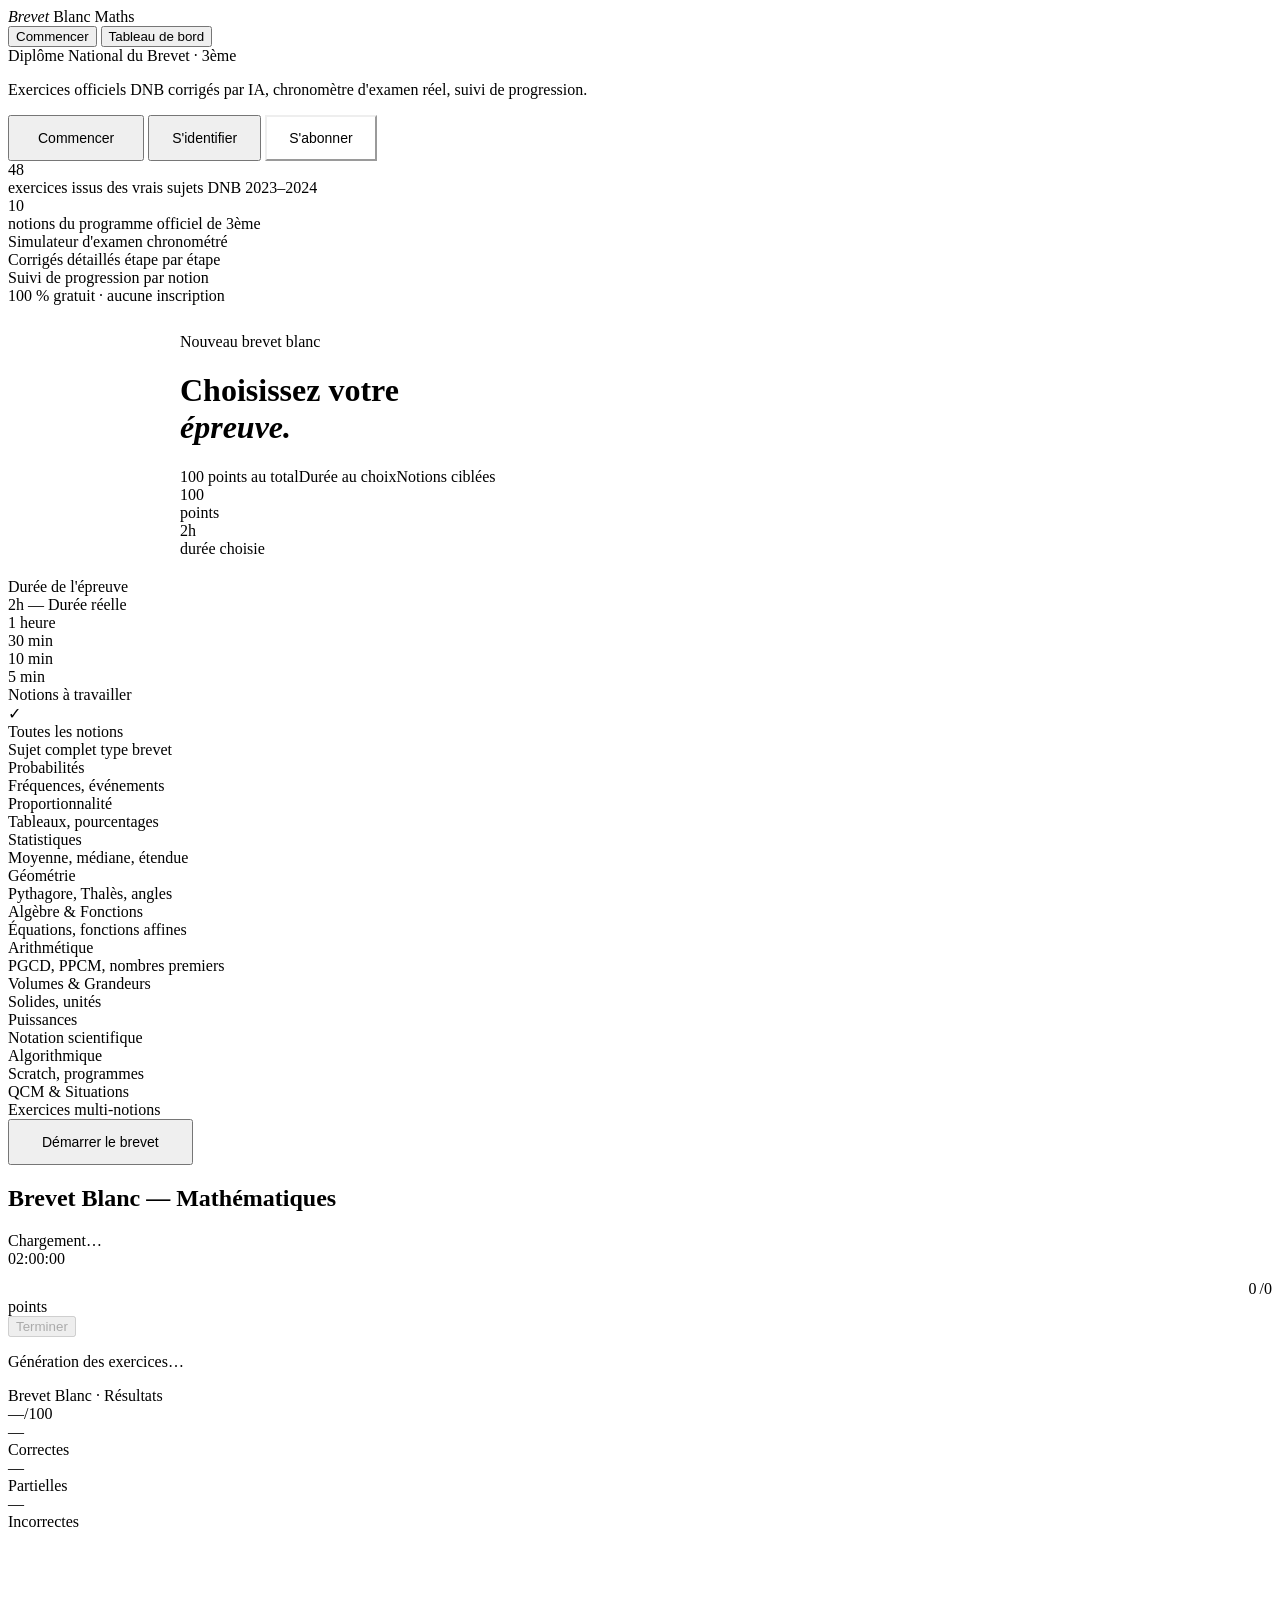
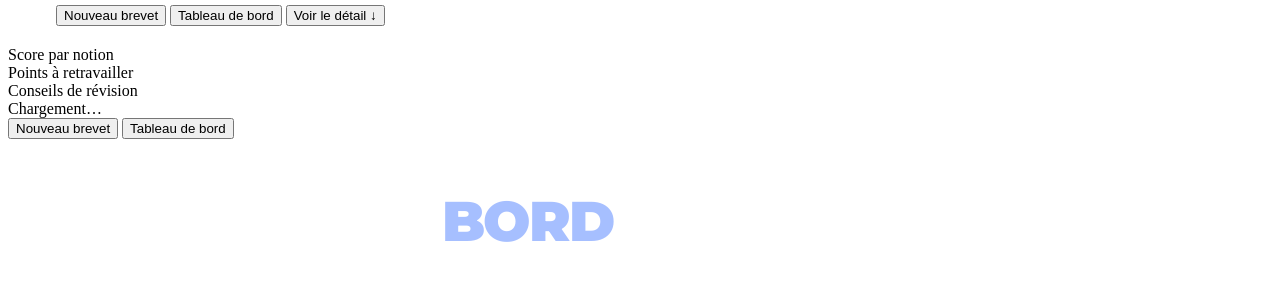
==== commit f33e2e70: "Update index.html" ====
--- a/index.html
+++ b/index.html
@@ -1,344 +1,33 @@
 <!DOCTYPE html>
 <html lang="fr">
+
+<!-- ─────────────────────────────────────────────────────────────────
+     SECTION 1 — HEAD
+     ───────────────────────────────────────────────────────────────── -->
 <head>
 <meta charset="UTF-8">
 <meta name="viewport" content="width=device-width, initial-scale=1.0">
 <title>Brevet Blanc Maths – Exercices Corrigés en Ligne | 3ème</title>
 <meta name="description" content="Préparez votre brevet blanc de maths avec des exercices interactifs corrigés par IA. Simulateur d'examen chronométré, corrigés détaillés, suivi de progression. Gratuit pour les élèves de 3ème.">
 <link href="https://fonts.googleapis.com/css2?family=Montserrat:ital,wght@0,300;0,400;0,500;0,600;0,700;0,800;1,400;1,600&family=Source+Code+Pro:wght@400;500&display=swap" rel="stylesheet">
-<style>
-*{margin:0;padding:0;box-sizing:border-box}
-html{scroll-behavior:smooth}
-body{background:#fff;color:#0a0a0a;font-family:'Montserrat',sans-serif;font-size:15px;line-height:1.65;min-height:100vh;-webkit-font-smoothing:antialiased;}
-.screen{display:none;min-height:100vh;animation:pgIn .18s ease}
-.screen.active{display:block}
-@keyframes pgIn{from{opacity:0}to{opacity:1}}
-:root{
-  --k:#002FA7;--k1:#0038CC;--k-bg:rgba(0,47,167,.06);--k-bd:rgba(0,47,167,.18);
-  --ink:#0a0a0a;--ink2:#1a1a1a;--ink3:#4a4a4a;--ink4:#888;--ink5:#bbb;
-  --rule:#d8d4cf;--rule2:#e8e4df;--bg:#fff;--bg2:#f5f3ef;--bg3:#eeebe6;
-  --green:#0a6b38;--green2:rgba(10,107,56,.08);--amber:#8a5c00;--amber2:rgba(138,92,0,.10);--red:#be2e27;--red2:rgba(190,46,39,.08);
-  --cream:var(--bg2);--paper2:var(--bg3);--navy:var(--k);--navy2:var(--k-bg);--navy3:var(--k-bd);
-  --border:var(--rule);--border2:var(--rule2);--gold:var(--amber);--gold2:var(--amber2);
-  --shadow:rgba(0,0,0,.07);--shadow2:rgba(0,0,0,.035);--blue:var(--k);--blue2:var(--k-bg);--blue3:var(--k-bd);--klein:var(--k);
-}
-.gnav{position:sticky;top:0;z-index:300;background:#fff;border-bottom:2px solid var(--ink);display:flex;align-items:stretch;height:48px;padding:0;}
-.gnav-logo{font-family:'Montserrat',sans-serif;font-size:15px;font-weight:700;letter-spacing:.5px;text-transform:uppercase;color:var(--ink);cursor:pointer;padding:0 24px;display:flex;align-items:center;border-right:2px solid var(--ink);white-space:nowrap;transition:background .1s;}
-.gnav-logo em{font-style:normal;color:var(--k)}
-.gnav-logo:hover{background:var(--k);color:#fff}
-.gnav-logo:hover em{color:#fff}
-.gnav-links{display:flex;align-items:stretch;flex:1}
-.gnav-link{display:flex;align-items:center;padding:0 20px;font-family:'Montserrat',sans-serif;font-size:13px;font-weight:600;letter-spacing:.8px;text-transform:uppercase;color:var(--ink4);background:none;border:none;border-right:1px solid var(--rule);cursor:pointer;transition:all .1s;white-space:nowrap;}
-.gnav-link:hover{color:var(--ink);background:var(--bg2)}
-.gnav-link.active{color:var(--k);background:var(--k-bg);border-bottom:2px solid var(--k);margin-bottom:-2px}
-.btn{display:inline-flex;align-items:center;gap:8px;padding:10px 22px;font-family:'Montserrat',sans-serif;font-size:13px;font-weight:700;letter-spacing:1.2px;text-transform:uppercase;border:none;cursor:pointer;border-radius:100px;transition:background .1s,color .1s;}
-.btn-dark{background:var(--ink);color:#fff}.btn-dark:hover{background:var(--ink2)}
-.btn-primary{background:var(--k);color:#fff}.btn-primary:hover{background:var(--k1)}
-.btn-light{background:var(--bg2);color:var(--ink);border:1.5px solid var(--rule)}.btn-light:hover{background:var(--bg3);border-color:var(--ink)}
-.btn-ghost{background:none;color:var(--ink3);border:1.5px solid var(--rule);border-radius:100px;padding:10px 22px;}.btn-ghost:hover{border-color:var(--ink);color:var(--ink)}
-.btn-sm{padding:6px 14px;font-size:12px}
-.btn-green{background:var(--green);color:#fff}.btn-green:hover{background:#094f2a}
-.btn-red-ghost{background:none;color:#c05050;border:1.5px solid rgba(190,46,39,.25);padding:7px 16px;font-size:12px;border-radius:100px;}.btn-red-ghost:hover{background:var(--red);color:#fff}
-.btn-navy{display:inline-flex;align-items:center;gap:8px;padding:10px 22px;font-family:'Montserrat',sans-serif;font-size:13px;font-weight:700;letter-spacing:1px;text-transform:uppercase;background:var(--k);color:#fff;border:none;cursor:pointer;border-radius:100px;transition:background .1s}.btn-navy:hover{background:var(--k1)}
-.btn-outline{display:inline-flex;align-items:center;gap:8px;padding:9px 20px;font-family:'Montserrat',sans-serif;font-size:13px;font-weight:600;letter-spacing:.8px;text-transform:uppercase;background:none;color:var(--ink3);border:1.5px solid var(--rule);cursor:pointer;border-radius:100px;transition:all .1s}.btn-outline:hover{border-color:var(--ink);color:var(--ink)}
-.btn-green-sm{display:inline-flex;align-items:center;gap:6px;padding:7px 16px;font-family:'Montserrat',sans-serif;font-size:12px;font-weight:700;letter-spacing:.8px;text-transform:uppercase;background:var(--green);color:#fff;border:none;cursor:pointer;border-radius:100px;transition:background .1s}.btn-green-sm:hover{background:#094f2a}.btn-green-sm:disabled{background:var(--rule);color:var(--ink4);cursor:not-allowed}
-.rule{display:flex;align-items:center;gap:10px;font-family:'Montserrat',sans-serif;font-size:10px;font-weight:700;letter-spacing:3px;text-transform:uppercase;color:var(--ink5);margin-bottom:16px}.rule::after{content:'';flex:1;height:1px;background:var(--rule)}
-#screen-landing{background:var(--bg);height:calc(100vh - 48px);overflow:hidden;display:none;}
-#screen-landing.active{display:flex;flex-direction:column}
-.lp{flex:1;display:flex;flex-direction:column;min-height:0}
-.lp-hero{flex:1;display:grid;grid-template-columns:55% 45%;min-height:0;}
-.lp-left{display:flex;flex-direction:column;justify-content:center;padding:64px 56px;border-right:2px solid var(--ink);position:relative;}
-.lp-kicker{display:flex;align-items:center;gap:0;font-family:'Montserrat',sans-serif;font-size:10px;font-weight:700;letter-spacing:3px;text-transform:uppercase;color:var(--ink4);margin-bottom:28px;}
-.lp-kicker::before{content:'';display:inline-block;width:2px;height:14px;background:var(--k);margin-right:12px;flex-shrink:0;}
-.lp-h1{font-family:'Montserrat',sans-serif;font-size:clamp(72px,9vw,120px);font-weight:800;line-height:.88;letter-spacing:-2px;text-transform:uppercase;color:var(--ink);margin:0 0 28px;}
-.lp-h1 em{font-style:normal;color:var(--k)}
-.lp-tagline{font-family:'Montserrat',sans-serif;font-size:14px;font-weight:400;color:var(--ink3);line-height:1.72;max-width:360px;margin-bottom:40px;}
-.lp-cta-row{display:flex;gap:10px;align-items:center;flex-wrap:wrap}
-.lp-left::before{content:'';position:absolute;left:0;top:64px;bottom:64px;width:3px;background:var(--k);}
-.lp-right{display:grid;grid-template-rows:1fr 1fr;}
-.lp-tile{display:flex;flex-direction:column;justify-content:flex-end;padding:32px 40px 36px;border-bottom:2px solid var(--ink);position:relative;overflow:hidden;}
-.lp-tile:last-child{border-bottom:none}
-.lp-tile:nth-child(1){background:var(--k)}.lp-tile:nth-child(2){background:var(--bg)}
-.lp-tile-n{font-family:'Montserrat',sans-serif;font-size:clamp(80px,10vw,130px);font-weight:800;line-height:.85;letter-spacing:-4px;text-transform:uppercase;}
-.lp-tile:nth-child(1) .lp-tile-n{color:#fff}.lp-tile:nth-child(2) .lp-tile-n{color:var(--ink)}
-.lp-tile-label{font-family:'Montserrat',sans-serif;font-size:11px;font-weight:600;letter-spacing:2px;text-transform:uppercase;margin-top:12px;line-height:1.4;}
-.lp-tile:nth-child(1) .lp-tile-label{color:rgba(255,255,255,.55)}.lp-tile:nth-child(2) .lp-tile-label{color:var(--ink4)}
-.lp-strip{flex-shrink:0;display:grid;grid-template-columns:repeat(4,1fr);border-top:2px solid var(--ink);background:var(--bg);}
-.lp-strip-item{padding:12px 18px;border-right:1px solid var(--rule);display:flex;align-items:center;gap:10px;}
-.lp-strip-item:last-child{border-right:none}
-.lp-strip-dot{width:5px;height:5px;border-radius:50%;background:var(--k);flex-shrink:0;}
-.lp-strip-text{font-family:'Montserrat',sans-serif;font-size:11px;font-weight:600;letter-spacing:1.2px;text-transform:uppercase;color:var(--ink3);line-height:1.3;}
-#screen-setup{background:var(--bg);height:calc(100vh - 48px);min-height:0!important;overflow:hidden;display:none;flex-direction:column;}
-#screen-setup.active{display:flex!important}
-.setup-header{border-bottom:2px solid var(--ink);padding:0 48px;height:48px;display:flex;align-items:center;justify-content:space-between;}
-.setup-header-title{font-family:'Montserrat',sans-serif;font-size:13px;font-weight:700;letter-spacing:1.5px;text-transform:uppercase;color:var(--ink);}
-.setup-header-sub{font-family:'Montserrat',sans-serif;font-size:11px;font-weight:500;letter-spacing:.8px;text-transform:uppercase;color:var(--ink4);}
-.setup-hero{background:var(--k);padding:0}
-.setup-hero-inner{max-width:920px;margin:0 auto;display:grid;grid-template-columns:1fr auto;gap:32px;align-items:start;}
-.setup-eyebrow{font-family:'Montserrat',sans-serif;font-size:10px;letter-spacing:4px;text-transform:uppercase;color:rgba(255,255,255,.45);font-weight:700;margin-bottom:12px;display:block;}
-.setup-h1{font-family:'Montserrat',sans-serif;font-size:clamp(32px,4vw,48px);font-weight:800;letter-spacing:-1px;line-height:.92;text-transform:uppercase;color:#fff;margin:0;}
-.setup-h1 em{font-style:normal;color:rgba(255,255,255,.55)}
-.setup-hero-meta{margin-top:12px;font-family:'Montserrat',sans-serif;font-size:12px;font-weight:500;letter-spacing:.8px;text-transform:uppercase;color:rgba(255,255,255,.38);display:flex;gap:16px;flex-wrap:wrap;}
-.setup-hero-meta span::before{content:'—';margin-right:6px;color:rgba(255,255,255,.25)}
-.setup-stats{display:flex;flex-direction:column;gap:0;border-left:2px solid rgba(255,255,255,.2);padding-left:28px;}
-.setup-stat{padding:10px 0;border-bottom:1px solid rgba(255,255,255,.12)}.setup-stat:first-child{border-top:1px solid rgba(255,255,255,.12)}
-.setup-stat-n{font-family:'Montserrat',sans-serif;font-size:28px;font-weight:800;color:#fff;line-height:1;letter-spacing:-1px;}
-.setup-stat-l{font-family:'Montserrat',sans-serif;font-size:10px;letter-spacing:2px;text-transform:uppercase;color:rgba(255,255,255,.35);margin-top:2px;font-weight:600;}
-.setup-body{width:100%;max-width:920px;margin:0 auto;padding:20px 48px 24px;box-sizing:border-box}
-.setup-block{margin-bottom:20px}
-.setup-block-title{font-family:'Montserrat',sans-serif;font-size:11px;font-weight:700;letter-spacing:3px;text-transform:uppercase;color:var(--k);padding-bottom:8px;margin-bottom:12px;border-bottom:2px solid var(--ink);}
-.timer-row{display:flex;gap:6px;flex-wrap:wrap}
-.timer-chip{padding:8px 18px;font-family:'Montserrat',sans-serif;font-size:13px;font-weight:700;letter-spacing:.8px;text-transform:uppercase;color:var(--ink3);background:var(--bg);border:1.5px solid var(--rule);cursor:pointer;transition:all .1s;border-radius:100px;}
-.timer-chip:hover{border-color:var(--ink);color:var(--ink)}.timer-chip.sel{background:var(--ink);border-color:var(--ink);color:#fff}
-.chap-grid{display:grid;grid-template-columns:repeat(auto-fill,minmax(220px,1fr));gap:1px;background:var(--rule);border:1.5px solid var(--ink);}
-.chap-chip{padding:10px 14px;background:var(--bg);cursor:pointer;transition:background .1s;display:flex;align-items:flex-start;gap:10px;}
-.chap-chip:hover{background:var(--bg2)}.chap-chip.sel{background:var(--k-bg)}
-.chk{width:14px;height:14px;border:2px solid var(--rule);flex-shrink:0;margin-top:3px;display:flex;align-items:center;justify-content:center;font-size:9px;font-weight:700;transition:all .1s;border-radius:2px;}
-.chap-chip.sel .chk{background:var(--k);border-color:var(--k);color:#fff}
-.ch-name{font-family:'Montserrat',sans-serif;font-size:14px;font-weight:700;letter-spacing:.3px;color:var(--ink);line-height:1.2;}
-.ch-sub{font-family:'Montserrat',sans-serif;font-size:11px;color:var(--ink4);margin-top:2px;}
-.setup-cta{margin-top:16px;display:flex;align-items:center;gap:14px;flex-wrap:wrap;padding-top:16px;border-top:1px solid var(--rule);}
-#screen-exam{background:var(--bg)}
-.exam-top{background:var(--ink);position:sticky;top:48px;z-index:200;border-bottom:none;}
-.exam-top-inner{max-width:960px;margin:0 auto;padding:10px 48px;display:flex;align-items:center;gap:16px;flex-wrap:wrap;}
-.exam-title-wrap h2{font-family:'Montserrat',sans-serif;font-size:15px;font-weight:700;letter-spacing:.5px;text-transform:uppercase;color:#fff;}
-.exam-title-wrap .sub{font-family:'Montserrat',sans-serif;font-size:10px;letter-spacing:2px;text-transform:uppercase;color:rgba(255,255,255,.3);margin-top:1px;font-weight:600;}
-.timer-block{margin-left:auto;display:flex;align-items:center;gap:20px}
-.timer-face{font-family:'Source Code Pro',monospace;font-size:20px;font-weight:500;color:#fff;letter-spacing:3px;line-height:1;}
-.timer-face.warn{color:#f59e0b}.timer-face.danger{color:#f87171;animation:blink .8s infinite}
-@keyframes blink{0%,100%{opacity:1}50%{opacity:.35}}
-.live-sc-box{text-align:right;position:relative;padding:4px 14px 4px 14px;border-left:1px solid rgba(255,255,255,.12);}
-.live-sc-num{font-family:'Montserrat',sans-serif;font-size:28px;font-weight:900;color:#fff;line-height:1;letter-spacing:-1.5px;transition:all .25s cubic-bezier(.34,1.56,.64,1);}
-.live-sc-num.bump{transform:scale(1.3);color:#7ef7a0;}
-.live-sc-denom{font-family:'Montserrat',sans-serif;font-size:12px;font-weight:600;color:rgba(255,255,255,.35);letter-spacing:.5px;}
-.live-sc-lbl{font-family:'Montserrat',sans-serif;font-size:9px;font-weight:700;letter-spacing:2px;text-transform:uppercase;color:rgba(255,255,255,.3);margin-top:2px;text-align:right;}
-.exam-progress-bar{height:3px;background:rgba(255,255,255,.08);overflow:hidden;position:relative;}
-.exam-progress-fill{height:100%;background:linear-gradient(90deg,#002FA7,#4d80d9);width:0%;transition:width .5s ease, background .5s ease;}
-.btn-end{padding:7px 16px;font-family:'Montserrat',sans-serif;font-size:11px;font-weight:700;letter-spacing:1px;text-transform:uppercase;background:none;border:1.5px solid rgba(255,255,255,.15);border-radius:100px;color:rgba(255,255,255,.25);cursor:not-allowed;transition:all .2s;}
-.btn-end:not([disabled]){border-color:rgba(255,255,255,.5);color:#fff;cursor:pointer;background:rgba(255,255,255,.08);}
-.btn-end:not([disabled]):hover{background:var(--red);border-color:var(--red);color:#fff}
-.btn-end-ready{animation:pulseEnd 1.5s ease-in-out 3}
-@keyframes pulseEnd{0%,100%{box-shadow:none}50%{box-shadow:0 0 0 4px rgba(190,46,39,.4)}}
-.pills-bar{background:var(--bg2);border-bottom:1px solid var(--rule)}
-.pills-bar-inner{max-width:960px;margin:0 auto;padding:8px 48px;display:flex;align-items:center;gap:6px;overflow-x:auto;}
-.pill{padding:4px 12px;font-family:'Montserrat',sans-serif;font-size:11px;font-weight:700;letter-spacing:.8px;text-transform:uppercase;background:transparent;border:1.5px solid var(--rule);color:var(--ink4);cursor:pointer;transition:all .1s;white-space:nowrap;border-radius:100px;}
-.pill:hover{border-color:var(--ink);color:var(--ink)}.pill.answered{border-color:var(--k);color:var(--k);background:var(--k-bg)}.pill.corrected{border-color:var(--green);color:#fff;background:var(--green)}
-.exam-main{max-width:960px;margin:0 auto;padding:36px 48px 100px}
-.loading-box{text-align:center;padding:80px 20px}
-.spinner{width:28px;height:28px;border:2px solid var(--rule);border-top-color:var(--k);border-radius:50%;animation:spin .7s linear infinite;margin:0 auto 16px;}
-@keyframes spin{to{transform:rotate(360deg)}}
-.loading-box p{font-family:'Montserrat',sans-serif;font-size:12px;font-weight:600;letter-spacing:2px;text-transform:uppercase;color:var(--ink4);}
-.exercise{background:var(--bg);border:1.5px solid var(--ink);border-radius:0;margin-bottom:24px;overflow:hidden;scroll-margin-top:120px;}
-.ex-head{padding:18px 24px;border-bottom:2px solid var(--ink);background:var(--bg2);display:flex;align-items:flex-start;justify-content:space-between;gap:16px;}
-.ex-eyebrow{font-family:'Montserrat',sans-serif;font-size:10px;letter-spacing:3px;text-transform:uppercase;color:var(--k);font-weight:700;margin-bottom:5px;}
-.ex-title{font-family:'Montserrat',sans-serif;font-size:20px;font-weight:800;letter-spacing:-.3px;text-transform:uppercase;color:var(--ink);line-height:1.1;}
-.ex-notion{font-family:'Montserrat',sans-serif;font-size:11px;letter-spacing:1px;text-transform:uppercase;color:var(--ink4);font-weight:600;margin-top:4px;}
-.ex-pts{flex-shrink:0;padding:8px 16px;background:var(--k);text-align:center;border-radius:0;}
-.ex-pts .n{font-family:'Montserrat',sans-serif;font-size:28px;font-weight:800;color:#fff;line-height:1;letter-spacing:-1px;}
-.ex-pts .l{font-family:'Montserrat',sans-serif;font-size:9px;letter-spacing:2px;text-transform:uppercase;color:rgba(255,255,255,.55);margin-top:2px;font-weight:600;}
-.ex-body{padding:20px 24px 24px}.ex-body>p{margin-bottom:12px;color:var(--ink2);font-size:15px;line-height:1.7}
-.ex-figure{margin:14px 0;padding:20px;background:var(--bg2);border:1px solid var(--rule);display:flex;justify-content:center;align-items:center;}
-.ex-figure svg{max-width:100%;height:auto;display:block}
-.calc-program{margin:14px 0;border:1.5px solid var(--ink);overflow:hidden}
-.calc-program-title{padding:7px 14px;background:var(--k);font-family:'Montserrat',sans-serif;font-size:10px;letter-spacing:2.5px;text-transform:uppercase;color:rgba(255,255,255,.8);font-weight:700;}
-.calc-program-steps{display:flex;align-items:center;flex-wrap:wrap;padding:14px 18px;gap:0;background:var(--bg2);}
-.calc-step{display:flex;flex-direction:column;align-items:center;padding:8px 14px;background:#fff;border:1px solid var(--rule);border-radius:0;min-width:72px;text-align:center;}
-.calc-step-label{font-family:'Montserrat',sans-serif;font-size:9px;letter-spacing:1.5px;text-transform:uppercase;color:var(--ink4);margin-bottom:3px;font-weight:600;}
-.calc-step-val{font-family:'Source Code Pro',monospace;font-size:13px;font-weight:500;color:var(--ink);}
-.calc-arrow{font-size:16px;color:var(--k);padding:0 4px;flex-shrink:0;font-weight:400}
-table{width:100%;border-collapse:collapse;margin:14px 0;font-size:14px}
-th{background:var(--k);color:#fff;padding:8px 12px;text-align:left;font-family:'Montserrat',sans-serif;font-size:10px;font-weight:700;letter-spacing:2px;text-transform:uppercase;}
-td{padding:8px 12px;border:1px solid var(--rule2);color:var(--ink2);font-size:14px}tr:nth-child(even) td{background:var(--bg2)}
-.question{margin:12px 0;border:1px solid var(--rule);border-left:3px solid var(--k);background:var(--bg);overflow:hidden;}
-.q-head{padding:8px 14px;border-bottom:1px solid var(--rule2);display:flex;align-items:center;gap:10px;background:var(--bg2);}
-.q-num{font-family:'Montserrat',sans-serif;font-size:11px;font-weight:700;color:var(--k);letter-spacing:1px;text-transform:uppercase;}
-.q-pts-badge{display:inline-flex;align-items:center;padding:2px 10px;background:var(--green);color:#fff;font-family:'Montserrat',sans-serif;font-size:10px;font-weight:700;letter-spacing:.8px;text-transform:uppercase;border-radius:100px;}
-.q-text{padding:12px 14px 14px;font-size:15px;color:var(--ink);line-height:1.72}
-.answer-zone{padding:10px 14px 14px;background:var(--bg2);border-top:1px dashed var(--rule)}
-.answer-lbl{font-family:'Montserrat',sans-serif;font-size:10px;letter-spacing:2.5px;text-transform:uppercase;color:var(--ink5);margin-bottom:6px;display:flex;align-items:center;gap:6px;font-weight:700;}
-.answer-lbl::before{content:'';width:3px;height:10px;background:var(--k);display:inline-block}
-.answer-ta{width:100%;min-height:76px;padding:10px 12px;font-family:'Montserrat',sans-serif;font-size:15px;line-height:1.65;color:var(--ink);background:var(--bg);border:1.5px solid var(--rule);border-radius:0;resize:vertical;outline:none;transition:border-color .1s;}
-.answer-ta::placeholder{color:var(--ink5);font-style:italic}.answer-ta:focus{border-color:var(--k)}.answer-ta.has-content{border-color:var(--k-bd)}.answer-ta.locked{border-color:var(--green)!important;background:var(--green2)!important;color:var(--ink2);resize:none;cursor:default}
-.val-bar{display:flex;align-items:center;gap:8px;flex-wrap:wrap;padding:8px 0 0;}
-.btn-val{display:inline-flex;align-items:center;gap:6px;padding:7px 16px;font-family:'Montserrat',sans-serif;font-size:11px;font-weight:700;letter-spacing:1px;text-transform:uppercase;background:var(--k);color:#fff;border:none;cursor:pointer;border-radius:100px;transition:background .1s;}
-.btn-val:hover{background:var(--k1)}.btn-val:disabled{background:var(--rule);color:var(--ink4);cursor:not-allowed}
-.btn-edit{display:none;align-items:center;gap:5px;padding:6px 14px;font-family:'Montserrat',sans-serif;font-size:11px;font-weight:600;letter-spacing:.8px;text-transform:uppercase;background:none;border:1.5px solid var(--rule);color:var(--ink4);cursor:pointer;border-radius:100px;transition:all .1s;}
-.btn-edit:hover{border-color:var(--ink);color:var(--ink)}
-.val-tag{display:none;align-items:center;gap:5px;font-family:'Montserrat',sans-serif;font-size:11px;font-weight:700;letter-spacing:.8px;text-transform:uppercase;color:var(--green);}
-.val-tag.show{display:flex}
-.val-hint{font-family:'Montserrat',sans-serif;font-size:11px;font-style:italic;color:var(--ink5);margin-left:auto;}
-.ai-result{display:none!important}.ai-result.visible{display:block}
-@keyframes fadeUp{from{opacity:0;transform:translateY(-3px)}to{opacity:1;transform:translateY(0)}}
-.ai-rh{display:flex;align-items:center;justify-content:space-between;padding:10px 14px;gap:10px}
-.ai-rh.correct-bg{background:var(--green2);border-bottom:1px solid rgba(10,107,56,.14)}.ai-rh.partial-bg{background:var(--amber2);border-bottom:1px solid rgba(138,92,0,.14)}.ai-rh.wrong-bg{background:var(--red2);border-bottom:1px solid rgba(190,46,39,.12)}.ai-rh.loading-bg{background:var(--bg2);border-bottom:1px solid var(--rule)}
-.ai-rl{display:flex;align-items:center;gap:8px;font-family:'Montserrat',sans-serif;font-size:12px;font-weight:700;letter-spacing:.5px;text-transform:uppercase;}
-.ai-sc{font-family:'Montserrat',sans-serif;font-size:24px;font-weight:800;line-height:1;letter-spacing:-1px;white-space:nowrap;}
-.ai-sc.correct-col{color:var(--green)}.ai-sc.partial-col{color:var(--amber)}.ai-sc.wrong-col{color:var(--red)}.ai-sc.loading-col{color:var(--ink4);font-size:13px;letter-spacing:1px;font-family:'Montserrat',sans-serif;}
-.ai-fb{padding:10px 14px;font-size:14px;line-height:1.65;color:var(--ink2);background:var(--bg);font-family:'Montserrat',sans-serif;font-style:italic;}
-.mini-sp{display:inline-block;width:12px;height:12px;border:2px solid var(--rule);border-top-color:var(--k);border-radius:50%;animation:spin .7s linear infinite;vertical-align:middle;}
-.corr-toggle{margin-top:16px;padding-top:14px;border-top:1px dashed var(--rule);display:flex;align-items:center;gap:12px;flex-wrap:wrap;}
-.btn-see{display:inline-flex;align-items:center;gap:7px;padding:7px 16px;font-family:'Montserrat',sans-serif;font-size:11px;font-weight:700;letter-spacing:1px;text-transform:uppercase;background:none;border:1.5px solid var(--amber);color:var(--amber);cursor:pointer;transition:all .1s;border-radius:100px;}
-.btn-see:hover:not(:disabled){background:var(--amber2)}.btn-see.active{background:var(--amber);color:#fff}.btn-see:disabled{border-color:var(--rule);color:var(--ink4);cursor:not-allowed;opacity:.5}
-.corr-hint{font-family:'Montserrat',sans-serif;font-size:11px;font-style:italic;color:var(--ink5);}
-.correction{display:none;margin-top:12px;padding:16px 18px;background:var(--amber2);border:1.5px solid rgba(138,92,0,.2);}.correction.open{display:block;animation:fadeUp .2s ease}
-.corr-head{display:flex;align-items:center;gap:9px;padding-bottom:12px;margin-bottom:12px;border-bottom:1px solid rgba(138,92,0,.18);}
-.corr-badge{width:16px;height:16px;background:var(--amber);color:#fff;border-radius:50%;display:flex;align-items:center;justify-content:center;font-size:8px;font-weight:700;flex-shrink:0;}
-.corr-head span{font-family:'Montserrat',sans-serif;font-size:10px;letter-spacing:2.5px;text-transform:uppercase;color:var(--amber);font-weight:700;}
-.correction p{margin-bottom:9px;font-size:14px;color:var(--ink2)}.correction p:last-child{margin-bottom:0}
-.corr-block{margin-bottom:12px;padding-bottom:12px;border-bottom:1px solid rgba(138,92,0,.12)}.corr-block:last-child{border-bottom:none;padding-bottom:0;margin-bottom:0}
-.corr-title{font-family:'Montserrat',sans-serif;font-size:10px;letter-spacing:2px;text-transform:uppercase;color:var(--amber);font-weight:700;margin-bottom:6px;display:flex;align-items:center;gap:7px;}
-.corr-title::before{content:'§';font-size:13px}
-.exam-footer{border-top:2px solid var(--ink);padding:20px 48px;display:flex;align-items:center;justify-content:space-between;flex-wrap:wrap;gap:16px;margin-top:8px;}
-.exam-footer p{font-family:'Montserrat',sans-serif;font-size:11px;font-style:normal;letter-spacing:1px;text-transform:uppercase;color:var(--ink5);font-weight:600;}
-.footer-score-wrap{display:flex;flex-direction:column;align-items:flex-end;gap:6px;}
-.footer-score{font-family:'Montserrat',sans-serif;font-size:56px;font-weight:900;color:var(--ink);line-height:1;letter-spacing:-2.5px;}
-.footer-score sub{font-family:'Montserrat',sans-serif;font-size:20px;font-weight:600;color:var(--ink4);vertical-align:middle;letter-spacing:0;}
-.footer-bar-track{width:180px;height:4px;background:var(--rule2);overflow:hidden;border-radius:2px;}
-.footer-bar-fill{height:100%;border-radius:2px;background:var(--k);transition:width .6s ease;width:0%;}
-.q-pts-earned{display:inline-flex;align-items:center;font-family:'Montserrat',sans-serif;font-size:11px;font-weight:800;letter-spacing:.5px;text-transform:uppercase;padding:2px 10px;border-radius:100px;margin-left:8px;transition:all .2s ease;}
-.q-pts-earned.earned-full{background:var(--green2);color:var(--green)}.q-pts-earned.earned-partial{background:var(--amber2);color:var(--amber)}.q-pts-earned.earned-none{background:var(--red2);color:var(--red)}
-#screen-results{background:var(--bg);min-height:100vh}
-.res-hero{background:var(--ink);border-bottom:none;}
-.res-hero-inner{max-width:1040px;margin:0 auto;padding:52px 48px 44px;display:grid;grid-template-columns:1fr auto;gap:40px;align-items:end;}
-.res-eyebrow{font-family:'Montserrat',sans-serif;font-size:10px;letter-spacing:4px;text-transform:uppercase;color:rgba(255,255,255,.35);font-weight:700;margin-bottom:14px;display:block;}
-.res-score{font-family:'Montserrat',sans-serif;font-size:clamp(80px,12vw,120px);font-weight:900;line-height:.85;letter-spacing:-5px;color:#fff;}
-.res-score span{font-size:clamp(24px,4vw,36px);color:rgba(255,255,255,.25);font-weight:600;letter-spacing:-1px;margin-left:6px;}
-.res-mention{font-family:'Montserrat',sans-serif;font-size:14px;font-weight:700;letter-spacing:2px;text-transform:uppercase;color:rgba(255,255,255,.55);margin-top:16px;}
-.res-bar-wrap{margin-top:16px;height:4px;background:rgba(255,255,255,.12);overflow:hidden;max-width:480px;}
-.res-bar{height:100%;background:#fff;transition:width 1.4s cubic-bezier(.22,1,.36,1)}
-.res-stats-col{display:flex;flex-direction:column;gap:8px;min-width:120px;}
-.res-stat-box{padding:14px 20px;background:rgba(255,255,255,.07);border:1px solid rgba(255,255,255,.1);text-align:center;transition:background .2s;}
-.res-stat-box.partial{background:rgba(138,92,0,.2);border-color:rgba(138,92,0,.3)}.res-stat-box.wrong{background:rgba(190,46,39,.18);border-color:rgba(190,46,39,.25)}
-.res-stat-n{font-family:'Montserrat',sans-serif;font-size:26px;font-weight:900;color:#fff;line-height:1;letter-spacing:-1px;}
-.res-stat-l{font-family:'Montserrat',sans-serif;font-size:9px;letter-spacing:2px;text-transform:uppercase;color:rgba(255,255,255,.3);font-weight:700;margin-top:3px;}
-.res-main{max-width:1040px;margin:0 auto;padding:40px 48px 80px;display:grid;grid-template-columns:1fr 1fr 1.3fr;gap:40px;align-items:start;}
-.res-col-title{font-family:'Montserrat',sans-serif;font-size:11px;font-weight:800;letter-spacing:3px;text-transform:uppercase;color:var(--k);padding-bottom:12px;margin-bottom:18px;border-bottom:2px solid var(--ink);}
-.bdown-row{display:flex;align-items:center;justify-content:space-between;padding:9px 0;border-bottom:1px solid var(--rule2);}.bdown-row:last-child{border-bottom:none}
-.bdown-notion{font-family:'Montserrat',sans-serif;font-size:13px;font-weight:700;letter-spacing:.3px;color:var(--ink3);}
-.bdown-pts{font-family:'Montserrat',sans-serif;font-size:17px;font-weight:900;letter-spacing:-1px;}
-.bdown-pct{height:2px;background:var(--rule2);margin-top:3px;overflow:hidden}.bdown-pct-fill{height:100%;transition:width .9s ease}
-.err-card{padding:10px 14px;background:var(--bg);border:1.5px solid var(--rule);border-left:3px solid var(--red);margin-bottom:8px;}
-.err-q{font-size:13px;color:var(--ink2);margin-bottom:4px;line-height:1.45}
-.err-sc{font-family:'Montserrat',sans-serif;font-size:11px;font-weight:800;letter-spacing:1px;text-transform:uppercase;}
-.err-fb{font-size:12px;font-style:italic;color:var(--ink4);margin-top:3px;line-height:1.5}
-.res-col-advice{background:var(--bg2);border:1.5px solid var(--rule);padding:20px 22px;}
-.advice-loading{display:flex;align-items:center;gap:10px;font-family:'Montserrat',sans-serif;font-size:12px;font-weight:600;letter-spacing:1.5px;text-transform:uppercase;color:var(--ink4);padding:16px 0;}
-.advice-section{margin-bottom:20px}.advice-section:last-child{margin-bottom:0}
-.advice-section-title{font-family:'Montserrat',sans-serif;font-size:10px;font-weight:800;letter-spacing:2.5px;text-transform:uppercase;color:var(--k);margin-bottom:10px;display:flex;align-items:center;gap:8px;}
-.advice-section-title::before{content:'';display:inline-block;width:3px;height:12px;background:var(--k);}
-.advice-item{padding:9px 12px;background:var(--bg);border:1px solid var(--rule2);border-left:3px solid var(--k);margin-bottom:7px;font-size:13px;color:var(--ink2);line-height:1.55;}
-.advice-item:last-child{margin-bottom:0}.advice-item.priority-high{border-left-color:var(--red)}.advice-item.priority-mid{border-left-color:var(--amber)}.advice-item.priority-low{border-left-color:var(--green)}
-.advice-tag{font-family:'Montserrat',sans-serif;font-size:9px;font-weight:800;letter-spacing:1.5px;text-transform:uppercase;padding:1px 8px;border-radius:100px;display:inline-block;margin-bottom:5px;}
-.advice-tag.red{background:var(--red2);color:var(--red)}.advice-tag.amber{background:var(--amber2);color:var(--amber)}.advice-tag.green{background:var(--green2);color:var(--green)}.advice-tag.blue{background:var(--k-bg);color:var(--k)}
-.advice-encouragement{margin-top:18px;padding:14px 16px;background:var(--k);font-family:'Montserrat',sans-serif;font-size:14px;font-weight:700;letter-spacing:.3px;color:#fff;line-height:1.5;}
-.res-footer{max-width:1040px;margin:0 auto;padding:0 48px 48px;display:flex;gap:12px;flex-wrap:wrap;border-top:none;}
-.res-comment-wrap{border-top:1px solid rgba(255,255,255,.1);}
-.res-comment{display:flex;align-items:flex-start;gap:14px;max-width:680px;}
-.res-comment-text{font-family:'Montserrat',sans-serif;font-size:15px;line-height:1.72;color:rgba(255,255,255,.82);font-style:italic;}
-.res-comment-text strong{font-style:normal;font-family:'Montserrat',sans-serif;font-size:11px;font-weight:800;letter-spacing:2px;text-transform:uppercase;color:rgba(255,255,255,.45);display:block;margin-bottom:6px;}
-.res-cta-top{background:var(--bg2);border-bottom:1px solid var(--rule);}
-.res-cta-top .res-hero-inner{display:flex;gap:10px;align-items:center;flex-wrap:wrap;}
-.exam-toast{position:fixed;bottom:24px;left:50%;transform:translateX(-50%) translateY(12px);background:var(--ink);color:#fff;font-family:'Montserrat',sans-serif;font-size:12px;font-weight:700;letter-spacing:1px;text-transform:uppercase;padding:10px 24px;border-radius:100px;opacity:0;transition:opacity .3s,transform .3s;pointer-events:none;z-index:999;white-space:nowrap;border:1px solid rgba(255,255,255,.1);}
-.exam-toast.show{opacity:1;transform:translateX(-50%) translateY(0)}
-#screen-dash{background:var(--bg)}
-.dash-banner{background:var(--ink)}
-.dash-banner-inner{max-width:960px;margin:0 auto;padding:48px 48px 40px}
-.dash-body{max-width:960px;margin:0 auto;padding:36px 48px 72px}
-.stat-row{display:grid;grid-template-columns:repeat(auto-fit,minmax(150px,1fr));gap:1px;background:var(--ink);border:1.5px solid var(--ink);margin-bottom:40px;}
-.stat-card{padding:20px;background:var(--bg)}
-.sc-val{font-family:'Montserrat',sans-serif;font-size:36px;font-weight:800;line-height:1;letter-spacing:-1.5px;color:var(--ink);}
-.sc-val.navy,.sc-val.blue{color:var(--k)}.sc-val.green{color:var(--green)}.sc-val.gold{color:var(--amber)}.sc-val.red{color:var(--red)}
-.sc-lbl{font-family:'Montserrat',sans-serif;font-size:10px;letter-spacing:2.5px;text-transform:uppercase;color:var(--ink5);margin-top:6px;font-weight:700;}
-.chart-section{margin-bottom:40px}
-.chart-wrap{height:100px;display:flex;align-items:flex-end;gap:4px;border-bottom:2px solid var(--ink)}
-.chart-col{display:flex;flex-direction:column;align-items:center;gap:4px;flex:1;min-width:0}
-.chart-bar{width:100%;transition:height .5s ease;min-height:2px}
-.chart-lbl{font-family:'Montserrat',sans-serif;font-size:9px;font-weight:600;letter-spacing:.5px;color:var(--ink5);text-align:center;white-space:nowrap;overflow:hidden;text-overflow:ellipsis;width:100%}
-.chart-val{font-family:'Montserrat',sans-serif;font-size:10px;font-weight:800;color:var(--ink4);text-align:center}
-.hist-table{width:100%;border-collapse:collapse}
-.hist-table th{padding:8px 10px;text-align:left;font-family:'Montserrat',sans-serif;font-size:10px;letter-spacing:2.5px;text-transform:uppercase;color:var(--ink5);border-bottom:2px solid var(--ink);font-weight:700;}
-.hist-table td{padding:9px 10px;border-bottom:1px solid var(--rule2);font-size:13px;color:var(--ink2);}
-.hist-table tr:hover td{background:var(--bg2)}
-.hist-table td:last-child{font-style:italic;color:var(--ink3);font-size:12px;line-height:1.45;}
-.nb-row{display:flex;align-items:center;gap:10px;margin-bottom:10px}
-.nb-label{font-family:'Montserrat',sans-serif;font-size:12px;font-weight:700;letter-spacing:.3px;text-transform:uppercase;color:var(--ink3);width:150px;flex-shrink:0;}
-.nb-track{flex:1;height:3px;background:var(--rule2);overflow:hidden}.nb-fill{height:100%;transition:width .8s ease}
-.nb-count{font-family:'Montserrat',sans-serif;font-size:12px;font-weight:800;color:var(--ink4);width:24px;text-align:right;}
-.empty-state{text-align:center;padding:72px 20px;color:var(--ink5)}
-.inline-corr-wrap{margin-top:10px}
-.inline-corr{display:flex;gap:12px;align-items:flex-start;padding:12px 16px;border-radius:0;border:1.5px solid;animation:fadeUp .2s ease;}
-.inline-corr.correct-corr{background:var(--green2);border-color:rgba(10,107,56,.25);border-left:4px solid var(--green);}
-.inline-corr.partial-corr{background:var(--amber2);border-color:rgba(138,92,0,.25);border-left:4px solid var(--amber);}
-.inline-corr.wrong-corr{background:var(--red2);border-color:rgba(190,46,39,.2);border-left:4px solid var(--red);}
-.inline-corr-icon{font-size:20px;font-weight:900;line-height:1;flex-shrink:0;margin-top:1px;font-family:'Montserrat',sans-serif;}
-.correct-corr .inline-corr-icon{color:var(--green)}.partial-corr .inline-corr-icon{color:var(--amber)}.wrong-corr .inline-corr-icon{color:var(--red)}
-.inline-corr-body{flex:1;min-width:0}
-.inline-corr-label{font-family:'Montserrat',sans-serif;font-size:11px;font-weight:800;letter-spacing:1.5px;text-transform:uppercase;margin-bottom:5px;}
-.correct-corr .inline-corr-label{color:var(--green)}.partial-corr .inline-corr-label{color:var(--amber)}.wrong-corr .inline-corr-label{color:var(--red)}
-.inline-corr-feedback{font-size:13px;color:var(--ink2);line-height:1.6;margin-bottom:8px;font-style:italic;}
-.inline-corr-official{font-size:13px;color:var(--ink2);line-height:1.65;padding:10px 12px;background:rgba(255,255,255,.7);border:1px solid rgba(0,0,0,.08);}
-.inline-corr-official strong{font-family:'Montserrat',sans-serif;font-size:10px;letter-spacing:2px;text-transform:uppercase;font-weight:800;color:var(--ink4);display:block;margin-bottom:4px;}
-.q-score-flash{position:absolute;top:-8px;right:10px;font-family:'Montserrat',sans-serif;font-size:13px;font-weight:900;padding:2px 10px;border-radius:100px;animation:scoreFlash .6s ease forwards;pointer-events:none;z-index:10;}
-@keyframes scoreFlash{0%{opacity:0;transform:translateY(0) scale(.8)}30%{opacity:1;transform:translateY(-12px) scale(1.1)}70%{opacity:1;transform:translateY(-18px) scale(1)}100%{opacity:0;transform:translateY(-28px) scale(.9)}}
-.q-score-flash.correct{background:#0a6b38;color:#fff}.q-score-flash.partial{background:#8a5c00;color:#fff}.q-score-flash.wrong{background:#be2e27;color:#fff}
-.scratch-wrap{margin:14px 0;display:grid;grid-template-columns:1fr 1fr;gap:16px;align-items:start;}
-.scratch-wrap.single{grid-template-columns:1fr auto;align-items:start}
-.scratch-code{background:#1e1e2e;border-radius:8px;padding:14px 16px;font-size:0;line-height:1;overflow:hidden;}
-.scratch-hat{display:inline-flex;align-items:center;gap:6px;padding:8px 14px 8px 12px;border-radius:20px 20px 4px 4px;font-family:'Montserrat',sans-serif;font-size:12px;font-weight:700;letter-spacing:.3px;color:#fff;margin-bottom:4px;}
-.sb-event{background:#ffab19}.sb-control{background:#ffab19}.sb-motion{background:#4c97ff}.sb-op{background:#ff8c1a}.sb-variable{background:#ff8c1a}.sb-looks{background:#9966ff}.sb-sensor{background:#5cb1d6}
-.scratch-block{display:flex;align-items:center;gap:6px;padding:7px 12px 7px 20px;margin:3px 0 3px 12px;border-radius:4px;font-family:'Montserrat',sans-serif;font-size:12px;font-weight:700;letter-spacing:.3px;color:#fff;position:relative;flex-wrap:wrap;}
-.scratch-block::before{content:'';position:absolute;left:0;top:50%;transform:translateY(-50%);width:0;height:0;border-top:7px solid transparent;border-bottom:7px solid transparent;}
-.scratch-block.sb-motion{background:#4c97ff}.scratch-block.sb-motion::before{border-left:7px solid #3373cc}
-.scratch-block.sb-control{background:#ffab19}.scratch-block.sb-control::before{border-left:7px solid #cc8800}
-.scratch-block.sb-op{background:#59c059}.scratch-block.sb-op::before{border-left:7px solid #389438}
-.scratch-block.sb-variable{background:#ff8c1a}.scratch-block.sb-variable::before{border-left:7px solid #cc6600}
-.scratch-block.sb-looks{background:#9966ff}.scratch-block.sb-looks::before{border-left:7px solid #7744cc}
-.scratch-block.sb-sensor{background:#5cb1d6}.scratch-block.sb-sensor::before{border-left:7px solid #3d8ea8}
-.scratch-val{display:inline-flex;align-items:center;background:rgba(255,255,255,.2);border-radius:3px;padding:1px 6px;font-size:11px;font-weight:800;}
-.scratch-oval{display:inline-flex;align-items:center;background:rgba(255,255,255,.2);border-radius:20px;padding:1px 8px;font-size:11px;font-weight:700;}
-.scratch-repeat{display:block;margin:3px 0 3px 12px;padding:6px 10px 6px 14px;background:#ffab19;border-radius:4px;font-family:'Montserrat',sans-serif;font-size:12px;font-weight:700;color:#fff;}
-.scratch-repeat-body{margin:2px 0 2px 12px;padding:4px 0;border-left:3px solid rgba(255,255,255,.4);}
-.scratch-result{background:#f0f0f0;border:1.5px solid #d0d0d0;border-radius:8px;padding:12px;display:flex;flex-direction:column;align-items:center;gap:8px;}
-.scratch-result-label{font-family:'Montserrat',sans-serif;font-size:10px;font-weight:700;letter-spacing:2px;text-transform:uppercase;color:#888;}
-.scratch-result svg{display:block}
-.dash-advice-col{background:var(--bg2);border:1.5px solid var(--rule);padding:18px 20px}
-@media(max-width:760px){
-  .gnav{padding:0}.gnav-links{display:none}
-  #screen-landing{height:auto;overflow:visible}
-  .lp-hero{grid-template-columns:1fr}
-  .lp-right{grid-template-rows:auto;grid-template-columns:1fr 1fr}
-  .lp-tile{padding:20px 24px}
-  .lp-left{padding:40px 24px;border-right:none;border-bottom:2px solid var(--ink)}.lp-left::before{display:none}
-  .lp-strip{grid-template-columns:1fr 1fr}.lp-strip-item:nth-child(3){border-top:1px solid var(--rule)}
-  .setup-header{padding:0 20px}.setup-hero{padding:32px 20px}
-  .setup-hero-inner{grid-template-columns:1fr}
-  .setup-stats{border-left:none;padding-left:0;border-top:2px solid rgba(255,255,255,.2);padding-top:20px;display:grid;grid-template-columns:repeat(3,1fr)}
-  .setup-body{padding:28px 20px 60px}
-  .exam-top-inner{padding:8px 20px}.pills-bar-inner{padding:6px 20px}.exam-main{padding:20px 16px 80px}.exam-footer{padding:16px 20px}
-  .res-hero-inner{grid-template-columns:1fr;padding:32px 20px}
-  .res-main{grid-template-columns:1fr;padding:24px 20px 60px;gap:28px}
-  .dash-banner-inner{padding:32px 20px}.dash-body{padding:20px 16px 60px}
-}
-
-/* ── QCM styles ── */
-.qcm-grid{display:grid;grid-template-columns:1fr 1fr;gap:8px;margin-top:12px}
-.qcm-btn{display:flex;align-items:center;gap:10px;padding:10px 14px;background:#fff;border:2px solid var(--rule);cursor:pointer;transition:all .15s;text-align:left;font-family:'Montserrat',sans-serif;font-size:14px;color:var(--ink);border-radius:4px;}
-.qcm-btn:hover:not([disabled]){border-color:var(--k);background:var(--k-bg);}
-.qcm-letter{width:26px;height:26px;border-radius:50%;background:var(--bg3);border:2px solid var(--rule);display:flex;align-items:center;justify-content:center;font-family:'Montserrat',sans-serif;font-size:13px;font-weight:800;color:var(--ink3);flex-shrink:0;transition:all .15s;}
-.qcm-btn:hover:not([disabled]) .qcm-letter{background:var(--k);border-color:var(--k);color:#fff;}
-.qcm-btn.qcm-correct{border-color:var(--green)!important;background:var(--green2)!important;cursor:default;}
-.qcm-btn.qcm-correct .qcm-letter{background:var(--green);border-color:var(--green);color:#fff;}
-.qcm-btn.qcm-wrong{border-color:var(--red)!important;background:var(--red2)!important;cursor:default;}
-.qcm-btn.qcm-wrong .qcm-letter{background:var(--red);border-color:var(--red);color:#fff;}
-.qcm-btn.qcm-reveal{border-color:var(--green)!important;background:var(--green2)!important;cursor:default;opacity:.7;}
-.qcm-btn.qcm-reveal .qcm-letter{background:var(--green);border-color:var(--green);color:#fff;}
-.qcm-btn[disabled]{cursor:default;}
-.qcm-feedback{margin-top:10px;padding:9px 13px;font-size:13px;font-style:italic;border-left:3px solid;line-height:1.55;}
-.qcm-feedback.fb-correct{background:var(--green2);border-color:var(--green);color:var(--green);}
-.qcm-feedback.fb-wrong{background:var(--red2);border-color:var(--red);color:var(--red);}
-</style>
+<link rel="stylesheet" href="styles/style.css">
 </head>
+
+<!-- ─────────────────────────────────────────────────────────────────
+     SECTION 3 — INDEX HTML
+       3.1  Navigation globale
+       3.2  Écran Landing (#screen-landing)
+       3.3  Écran Setup (#screen-setup)
+       3.4  Écran Examen (#screen-exam)
+       3.5  Écran Résultats (#screen-results)
+       3.6  Tableau de bord (#screen-dash)
+     ───────────────────────────────────────────────────────────────── -->
 <body>
+
+<!-- ── 3.1  Navigation globale ──────────────────────────────────────
+     Barre sticky en haut de toutes les vues.
+     Logo cliquable → landing | Liens : Commencer, Tableau de bord
+     ──────────────────────────────────────────────────────────────── -->
 <nav class="gnav" id="gnav">
   <div class="gnav-logo" onclick="go('screen-landing','navLanding')"><em>Brevet</em> Blanc Maths</div>
   <div class="gnav-links">
@@ -347,9 +36,17 @@
   </div>
 </nav>
 
+<!-- ── 3.2  Écran Landing ────────────────────────────────────────────
+     Page d'accueil plein écran.
+     Héro 2 colonnes :
+       • Gauche : accroche, tagline, boutons CTA
+       • Droite : 2 tuiles de chiffres clés (48 exos / 10 notions)
+     Pied de page : bande 4 arguments produit
+     ──────────────────────────────────────────────────────────────── -->
 <div class="screen active" id="screen-landing">
 <div class="lp">
   <div class="lp-hero">
+    <!-- Colonne gauche : pitch principal -->
     <div class="lp-left">
       <span class="lp-kicker">Diplôme National du Brevet · 3ème</span>
       <p class="lp-tagline">Exercices officiels DNB corrigés par IA, chronomètre d'examen réel, suivi de progression.</p>
@@ -359,6 +56,7 @@
         <button class="btn btn-primary" style="padding:13px 22px;font-size:14px;background:var(--green);border-color:var(--green)" onclick="alert('Fonctionnalité bientôt disponible.')">S'abonner</button>
       </div>
     </div>
+    <!-- Colonne droite : tuiles statistiques -->
     <div class="lp-right">
       <div class="lp-tile">
         <div class="lp-tile-n">48</div>
@@ -370,6 +68,7 @@
       </div>
     </div>
   </div>
+  <!-- Bande d'arguments produit en bas de page -->
   <div class="lp-strip">
     <div class="lp-strip-item"><div class="lp-strip-dot"></div><div class="lp-strip-text">Simulateur d'examen chronométré</div></div>
     <div class="lp-strip-item"><div class="lp-strip-dot"></div><div class="lp-strip-text">Corrigés détaillés étape par étape</div></div>
@@ -379,7 +78,16 @@
 </div>
 </div>
 
+<!-- ── 3.3  Écran Setup ──────────────────────────────────────────────
+     Configuration de l'épreuve avant de démarrer.
+     • Hero bleu : titre + mini-stats (pts, durée)
+     • Corps :
+         - Sélection de la durée (chips radio)
+         - Sélection des notions (grille multi-sélection)
+         - Bouton "Démarrer le brevet"
+     ──────────────────────────────────────────────────────────────── -->
 <div class="screen" id="screen-setup">
+  <!-- Hero de configuration (fond Klein Blue) -->
   <div class="setup-hero" style="flex-shrink:0">
     <div class="setup-hero-inner" style="max-width:920px;margin:0 auto;padding:28px 48px 20px">
       <div>
@@ -389,16 +97,22 @@
           <span>100 points au total</span><span>Durée au choix</span><span>Notions ciblées</span>
         </div>
       </div>
+      <!-- Mini-stats : points totaux + durée sélectionnée (mise à jour par JS) -->
       <div class="setup-stats">
         <div class="setup-stat"><div class="setup-stat-n">100</div><div class="setup-stat-l">points</div></div>
         <div class="setup-stat"><div class="setup-stat-n" id="setupTimerVal">2h</div><div class="setup-stat-l">durée choisie</div></div>
       </div>
     </div>
   </div>
+
+  <!-- Corps scrollable du formulaire de setup -->
   <div class="setup-body" style="flex:1;overflow-y:auto;min-height:0">
+
+    <!-- Bloc 1 : sélection de la durée -->
     <div class="setup-block">
       <div class="setup-block-title">Durée de l'épreuve</div>
       <div class="timer-row" id="timerRow">
+        <!-- data-min : durée en minutes ; onclick : selTimer() met à jour selMin -->
         <div class="timer-chip sel" data-min="120" onclick="selTimer(this)">2h — Durée réelle</div>
         <div class="timer-chip" data-min="60" onclick="selTimer(this)">1 heure</div>
         <div class="timer-chip" data-min="30" onclick="selTimer(this)">30 min</div>
@@ -406,6 +120,8 @@
         <div class="timer-chip" data-min="5" onclick="selTimer(this)">5 min</div>
       </div>
     </div>
+
+    <!-- Bloc 2 : sélection des notions (data-id utilisé par selChap()) -->
     <div class="setup-block">
       <div class="setup-block-title">Notions à travailler</div>
       <div class="chap-grid" id="chapGrid">
@@ -422,24 +138,41 @@
         <div class="chap-chip" data-id="situations" onclick="selChap(this)"><div class="chk"></div><div><div class="ch-name">QCM &amp; Situations</div><div class="ch-sub">Exercices multi-notions</div></div></div>
       </div>
     </div>
+
+    <!-- CTA : lancer l'examen -->
     <div class="setup-cta">
       <button class="btn btn-dark" style="padding:13px 32px;font-size:14px" onclick="startExam()">Démarrer le brevet</button>
     </div>
   </div>
 </div>
 
+<!-- ── 3.4  Écran Examen ─────────────────────────────────────────────
+     Cœur de l'application.
+     Structure :
+       • Bandeau sticky (titre, chrono, score live, bouton Terminer)
+       • Barre de progression
+       • Pills de navigation entre exercices
+       • Zone principale : spinner puis exercices injectés par JS (renderExam())
+       • Pied de page : score total courant
+     Les exercices et questions sont générés dynamiquement via renderExam().
+     ──────────────────────────────────────────────────────────────── -->
 <div class="screen" id="screen-exam">
+
+  <!-- Bandeau sticky -->
   <div class="exam-top">
     <div class="exam-top-inner">
       <div class="exam-title-wrap">
         <h2>Brevet Blanc — Mathématiques</h2>
+        <!-- Notions de l'épreuve en cours (injecté par JS) -->
         <div class="sub" id="examSub">Chargement…</div>
       </div>
       <div class="timer-block">
+        <!-- Chronomètre (mis à jour chaque seconde par startTimer()) -->
         <div>
           <div class="timer-face" id="timerFace">02:00:00</div>
           <div style="font-size:9px;letter-spacing:2px;text-transform:uppercase;color:rgba(255,255,255,.28);text-align:center;margin-top:2px">Temps restant</div>
         </div>
+        <!-- Score live (mis à jour à chaque validation) -->
         <div class="live-sc-box">
           <div style="display:flex;align-items:baseline;gap:3px;justify-content:flex-end">
             <div class="live-sc-num" id="liveSc">0</div>
@@ -447,15 +180,28 @@
           </div>
           <div class="live-sc-lbl">points</div>
         </div>
+        <!-- Bouton "Terminer" — activé uniquement quand toutes les questions sont validées -->
         <button class="btn-end" id="btnEnd" onclick="endExam()" disabled title="Validez toutes vos réponses pour terminer">Terminer</button>
       </div>
     </div>
   </div>
+
+  <!-- Barre de progression (largeur mise à jour par updateLive()) -->
   <div class="exam-progress-bar"><div class="exam-progress-fill" id="examProgressFill"></div></div>
+
+  <!-- Navigation rapide entre exercices (injectée par renderExam()) -->
   <div class="pills-bar"><div class="pills-bar-inner" id="pillsBar"></div></div>
+
+  <!-- Zone principale : spinner puis exercices -->
   <div class="exam-main">
-    <div class="loading-box" id="loadingBox"><div class="spinner"></div><p>Génération des exercices…</p></div>
+    <div class="loading-box" id="loadingBox">
+      <div class="spinner"></div>
+      <p>Génération des exercices…</p>
+    </div>
+    <!-- Les exercices sont injectés ici par renderExam() -->
     <div id="exContainer"></div>
+
+    <!-- Pied de page avec score courant (affiché après chargement) -->
     <div class="exam-footer" id="examFooter" style="display:none">
       <div>
         <div style="font-size:10px;letter-spacing:3px;text-transform:uppercase;color:var(--ink5);font-weight:600;margin-bottom:4px">Total provisoire</div>
@@ -469,21 +215,40 @@
   </div>
 </div>
 
+<!-- ── 3.5  Écran Résultats ──────────────────────────────────────────
+     Affiché à la fin de l'examen via endExam().
+     Structure :
+       • Hero sombre : score /100, mention, barres (correct/partiel/faux)
+       • Commentaire IA personnalisé (généré par generateComment())
+       • Bandeau CTA : nouveau brevet / tableau de bord / voir détail
+       • Grille 3 colonnes :
+           – Score par notion (bdown-row)
+           – Points à retravailler (err-card)
+           – Conseils IA (générés par generateAdvice())
+     ──────────────────────────────────────────────────────────────── -->
 <div class="screen" id="screen-results">
+
+  <!-- Hero : score géant + stats -->
   <div class="res-hero">
     <div class="res-hero-inner">
       <div class="res-score-col">
         <div class="res-eyebrow">Brevet Blanc · Résultats</div>
+        <!-- Score sur 100 (injecté par endExam()) -->
         <div class="res-score" id="resScore">—<span>/100</span></div>
+        <!-- Mention (Très Bien, Bien…) -->
         <div class="res-mention" id="resMention"></div>
+        <!-- Barre de score animée -->
         <div class="res-bar-wrap"><div class="res-bar" id="resBar" style="width:0%"></div></div>
       </div>
+      <!-- Compteurs correct / partiel / faux -->
       <div class="res-stats-col">
         <div class="res-stat-box"><div class="res-stat-n" id="resCorrect">—</div><div class="res-stat-l">Correctes</div></div>
         <div class="res-stat-box partial"><div class="res-stat-n" id="resPartial">—</div><div class="res-stat-l">Partielles</div></div>
         <div class="res-stat-box wrong"><div class="res-stat-n" id="resWrong">—</div><div class="res-stat-l">Incorrectes</div></div>
       </div>
     </div>
+
+    <!-- Commentaire IA (chargé de manière asynchrone) -->
     <div class="res-comment-wrap">
       <div class="res-hero-inner" style="padding-top:0;padding-bottom:36px">
         <div id="resComment" class="res-comment">
@@ -493,6 +258,8 @@
       </div>
     </div>
   </div>
+
+  <!-- Bandeau CTA -->
   <div class="res-cta-top">
     <div class="res-hero-inner" style="padding:20px 48px">
       <button class="btn btn-primary" onclick="go('screen-setup','navSetup')">Nouveau brevet</button>
@@ -500,608 +267,65 @@
       <button class="btn btn-ghost" onclick="document.getElementById('res-details').scrollIntoView({behavior:'smooth'})">Voir le détail ↓</button>
     </div>
   </div>
+
+  <!-- Grille détails résultats (3 colonnes) -->
   <div class="res-main" id="res-details">
+    <!-- Col 1 : Score par notion (injecté par endExam()) -->
     <div class="res-col"><div class="res-col-title">Score par notion</div><div id="resByNotion"></div></div>
+    <!-- Col 2 : Erreurs détaillées (injecté par endExam()) -->
     <div class="res-col"><div class="res-col-title">Points à retravailler</div><div id="resErrors"></div></div>
+    <!-- Col 3 : Conseils IA (injecté par generateAdvice()) -->
     <div class="res-col res-col-advice"><div class="res-col-title">Conseils de révision</div><div id="resAdvice"><div class="advice-loading"><span class="mini-sp" style="width:14px;height:14px;border-width:2px"></span><span>Chargement…</span></div></div></div>
   </div>
+
+  <!-- Pied de page résultats -->
   <div class="res-footer">
     <button class="btn btn-primary" onclick="go('screen-setup','navSetup')">Nouveau brevet</button>
     <button class="btn btn-light" onclick="go('screen-dash','navDash');renderDash()">Tableau de bord</button>
   </div>
 </div>
 
+<!-- ── 3.6  Tableau de bord ──────────────────────────────────────────
+     Vue statistiques multi-sessions.
+     Structure (générée par renderDash()) :
+       • Bandeau titre
+       • Corps :
+           - Ligne de cartes statistiques (#dashStats)
+           - Graphique progression des scores (#chartSection)
+           - Grille 3 colonnes :
+               · Historique des sessions
+               · Notions faibles (barres horizontales)
+               · Conseils IA globaux (#dashAdvice)
+     ──────────────────────────────────────────────────────────────── -->
 <div class="screen" id="screen-dash">
+
+  <!-- Bandeau titre -->
   <div class="dash-banner">
     <div class="dash-banner-inner" style="padding:36px 48px 28px">
       <span style="color:rgba(255,255,255,.3);font-family:'Montserrat',sans-serif;font-size:10px;letter-spacing:4px;text-transform:uppercase;font-weight:700;display:block;margin-bottom:8px">Votre espace</span>
       <h2 style="font-family:'Montserrat',sans-serif;font-size:clamp(36px,5vw,56px);font-weight:900;letter-spacing:-1.5px;text-transform:uppercase;color:#fff;line-height:.92;margin:0">Tableau de <em style="font-style:normal;color:rgba(150,180,255,.85)">bord</em></h2>
     </div>
   </div>
+
+  <!-- Corps du dashboard (entièrement injecté par renderDash()) -->
   <div class="dash-body">
+    <!-- Cartes statistiques (nb sessions, moyenne, meilleur score, évolution, dernière mention) -->
     <div class="stat-row" id="dashStats"></div>
+    <!-- Graphique barres (visible si ≥ 2 sessions) -->
     <div class="chart-section" id="chartSection" style="display:none;margin-bottom:32px">
-      <div class="rule">Progression des scores</div>
       <div class="chart-wrap" id="chartWrap"></div>
     </div>
+    <!-- Grille 3 colonnes : historique / points faibles / conseils -->
     <div style="display:grid;grid-template-columns:1.2fr 1fr 1.1fr;gap:36px;align-items:start" id="dashGrid"></div>
   </div>
 </div>
 
-<script>
-let selMin=120,selChaps=['all'];
-let timerIv=null,secsLeft=0;
-let exerciseData=[],scores={},validated={},feedbacks={};
-
-const PROXY_URL='https://api.anthropic.com/v1/messages';
-
-async function callAI(prompt,maxTokens=300){
-  const resp=await fetch(PROXY_URL,{method:'POST',headers:{'Content-Type':'application/json'},body:JSON.stringify({model:'claude-sonnet-4-20250514',max_tokens:maxTokens,messages:[{role:'user',content:prompt}]})});
-  if(!resp.ok)throw new Error('API error '+resp.status);
-  const data=await resp.json();
-  return(data.content?.[0]?.text||'').trim();
-}
-
-function go(screenId,navId){
-  document.querySelectorAll('.screen').forEach(s=>s.classList.remove('active'));
-  document.getElementById(screenId).classList.add('active');
-  document.querySelectorAll('.gnav-link').forEach(n=>n.classList.remove('active'));
-  if(navId)document.getElementById(navId)?.classList.add('active');
-  window.scrollTo({top:0,behavior:'smooth'});
-}
-  
-function pickExercises(){
-  let pool=[];
-  if(selChaps.includes('all')){
-    Object.values(BANK).forEach(arr=>pool.push(...arr));
-  } else {
-    selChaps.forEach(ch=>{
-      Object.keys(BANK).filter(k=>k===ch||k.startsWith(ch)).forEach(k=>pool.push(...BANK[k]));
-    });
-  }
-  for(let i=pool.length-1;i>0;i--){const j=Math.floor(Math.random()*(i+1));[pool[i],pool[j]]=[pool[j],pool[i]];}
-  return pool.slice(0,5);
-}
-
-function selTimer(el){
-  document.querySelectorAll('.timer-chip').forEach(c=>c.classList.remove('sel'));
-  el.classList.add('sel');selMin=parseInt(el.dataset.min);
-  const h=Math.floor(selMin/60),m=selMin%60;
-  document.getElementById('setupTimerVal').textContent=h>0?(m>0?`${h}h${m}`:h+'h'):m+' min';
-}
-function selChap(el){
-  const id=el.dataset.id;
-  if(id==='all'){
-    document.querySelectorAll('.chap-chip').forEach(c=>{c.classList.remove('sel');c.querySelector('.chk').textContent='';});
-    el.classList.add('sel');el.querySelector('.chk').textContent='✓';selChaps=['all'];
-  } else {
-    const allC=document.querySelector('.chap-chip[data-id="all"]');
-    allC.classList.remove('sel');allC.querySelector('.chk').textContent='';
-    el.classList.toggle('sel');
-    el.querySelector('.chk').textContent=el.classList.contains('sel')?'✓':'';
-    selChaps=[...document.querySelectorAll('.chap-chip.sel')].map(c=>c.dataset.id).filter(i=>i!=='all');
-    if(!selChaps.length){allC.classList.add('sel');allC.querySelector('.chk').textContent='✓';selChaps=['all'];}
-  }
-}
-
-function startExam(){
-  const picked=pickExercises();if(!picked.length)return;
-  exerciseData=picked;scores={};validated={};feedbacks={};
-  go('screen-exam',null);
-  document.getElementById('exContainer').innerHTML='';
-  document.getElementById('examFooter').style.display='none';
-  document.getElementById('loadingBox').style.display='block';
-  document.getElementById('examSub').textContent='Chargement…';
-  startTimer(selMin*60);
-  setTimeout(renderExam,300);
-}
-
-function renderExam(){
-  document.getElementById('loadingBox').style.display='none';
-  const container=document.getElementById('exContainer');
-  const pills=document.getElementById('pillsBar');
-  pills.innerHTML='';container.innerHTML='';
-  document.getElementById('examSub').textContent=[...new Set(exerciseData.map(e=>e.notion))].join(' · ');
-  exerciseData.forEach((ex,ei)=>{
-    const exId=`ex${ei+1}`;
-    const totalPts=ex.questions.reduce((s,q)=>s+q.pts,0);
-    const pill=document.createElement('button');
-    pill.className='pill';pill.id=`pill-${exId}`;
-    pill.textContent=`Ex. ${ei+1} — ${ex.notion}`;
-    pill.onclick=()=>document.getElementById(exId)?.scrollIntoView({behavior:'smooth',block:'start'});
-    pills.appendChild(pill);
-    let tableHTML='';
-    if(ex.tableData){tableHTML=`<table><tr>${ex.tableData.headers.map(h=>`<th>${h}</th>`).join('')}</tr>${ex.tableData.rows.map(r=>`<tr>${r.map(cell=>`<td>${cell}</td>`).join('')}</tr>`).join('')}</table>`;}
-    let figureHTML='';
-    if(ex.figure){figureHTML=`<div class="ex-figure">${ex.figure}</div>`;}
-    else if(ex.calcProgram){
-      const steps=ex.calcProgram.map(s=>`<div class="calc-step"><div class="calc-step-label">${s.label}</div><div class="calc-step-val">${s.val}</div></div>`).join('<div class="calc-arrow">→</div>');
-      figureHTML=`<div class="calc-program"><div class="calc-program-title">Programme de calcul</div><div class="calc-program-steps">${steps}</div></div>`;
-    }
-    let qHTML='';
-    ex.questions.forEach((q,qi)=>{
-      const qId=`${exId}q${qi+1}`;
-      const ae=escQ(q.ans);
-      if(q.qcm){
-        const choicesHTML=q.choices.map(c=>{
-          const ae2=escQ(q.ans);
-          return `<button class="qcm-btn" data-qid="${qId}" data-letter="${c.letter}" onclick="doQCM('${qId}','${exId}','${c.letter}','${q.correct}',${q.pts},'${ae2}')" title="Proposition ${c.letter}">
-            <span class="qcm-letter">${c.letter}</span>
-            <span>${c.text}</span>
-          </button>`;
-        }).join('');
-        qHTML+=`<div class="question" id="${qId}">
-          <div class="q-head" style="position:relative"><span class="q-num">Question ${ei+1}.${qi+1}</span><span class="q-pts-badge">${q.pts} pts</span></div>
-          <div class="q-text">${q.text}</div>
-          <div class="answer-zone">
-            <div class="answer-lbl">Choisir une réponse</div>
-            <div class="qcm-grid">${choicesHTML}</div>
-            <div class="qcm-feedback" id="fb-${qId}" style="display:none"></div>
-          </div>
-        </div>`;
-      } else {
-        qHTML+=`<div class="question" id="${qId}">
-          <div class="q-head" style="position:relative"><span class="q-num">Question ${ei+1}.${qi+1}</span><span class="q-pts-badge">${q.pts} pts</span></div>
-          <div class="q-text">${q.text}</div>
-          <div class="answer-zone">
-            <div class="answer-lbl">Ma réponse</div>
-            <textarea class="answer-ta" id="a-${qId}" placeholder="Rédigez votre réponse ici…" oninput="onType(this)"></textarea>
-            <div class="val-bar">
-              <button class="btn-val" id="vbtn-${qId}" onclick="soundValidate();doVal('${qId}','${exId}',${q.pts},'${ae}')" disabled>✓ Valider</button>
-              <button class="btn-edit" id="ebtn-${qId}" onclick="doEdit('${qId}','${exId}')">✎ Modifier</button>
-              <span class="val-tag" id="vtag-${qId}">✅ Validée</span>
-              <span class="val-hint" id="vhint-${qId}">Rédigez puis validez</span>
-            </div>
-            <div class="ai-result" id="ar-${qId}"></div>
-            <div class="inline-corr-wrap" id="corrq-${qId}" style="display:none"></div>
-          </div>
-        </div>`;
-      }
-    });
-    const corrBlocks=ex.questions.map((q,qi)=>`<div class="corr-block"><div class="corr-title">Q${ei+1}.${qi+1}</div><p>${q.ans}</p></div>`).join('');
-    container.insertAdjacentHTML('beforeend',`<div class="exercise" id="${exId}">
-      <div class="ex-head">
-        <div>
-          <div class="ex-eyebrow">Exercice ${ei+1}</div>
-          <div class="ex-title">${ex.title}</div>
-          <div class="ex-notion">${ex.notion}${ex.source?` <span style="font-size:10px;color:var(--ink4);font-weight:500;font-style:italic">· ${ex.source}</span>`:''}</div>
-        </div>
-        <div class="ex-pts"><div class="n">${totalPts}</div><div class="l">points</div></div>
-      </div>
-      <div class="ex-body">
-        <p>${ex.intro}</p>${figureHTML}${tableHTML}${qHTML}
-        <div class="corr-toggle">
-          <button class="btn-see" id="cBtn-${exId}" onclick="toggleCorr('corr-${exId}','cBtn-${exId}')" disabled>▶ Voir la correction</button>
-          <span class="corr-hint" id="chint-${exId}">La correction s'affiche après validation</span>
-        </div>
-        <div class="correction" id="corr-${exId}">
-          <div class="corr-head"><div class="corr-badge">✓</div><span>Correction détaillée</span></div>
-          ${corrBlocks}
-        </div>
-      </div>
-    </div>`);
-  });
-  document.getElementById('examFooter').style.display='flex';
-  updateLive();
-}
-
-function escQ(s){return(s||'').replace(/\\/g,'\\\\').replace(/'/g,"\\'").replace(/"/g,'&quot;');}
-
-function startTimer(s){clearInterval(timerIv);secsLeft=s;renderTimer();timerIv=setInterval(()=>{secsLeft--;renderTimer();if(secsLeft<=0){clearInterval(timerIv);endExam();}},1000);}
-function renderTimer(){const h=Math.floor(secsLeft/3600),m=Math.floor((secsLeft%3600)/60),s=secsLeft%60;const el=document.getElementById('timerFace');el.textContent=`${p2(h)}:${p2(m)}:${p2(s)}`;el.className='timer-face'+(secsLeft<300?' danger':secsLeft<600?' warn':'');}
-function p2(n){return String(n).padStart(2,'0');}
-
-function onType(el){
-  const has=el.value.trim().length>0;el.classList.toggle('has-content',has);
-  const qId=el.id.replace('a-','');
-  const btn=document.getElementById('vbtn-'+qId);if(btn)btn.disabled=!has;
-  const hint=document.getElementById('vhint-'+qId);if(hint)hint.textContent=has?'Cliquez pour valider':'Rédigez puis validez';
-}
-
-function normalise(str){
-  return str.toLowerCase().normalize('NFD').replace(/[\u0300-\u036f]/g,'').replace(/[,;]/g,'.').replace(/\s+/g,' ').replace(/[^a-z0-9\.\+\-\*/=<>°%πcm²³]/g,' ').trim();
-}
-function extractNumbers(str){return(str.match(/[0-9]+(?:[.,][0-9]+)?/g)||[]).map(n=>parseFloat(n.replace(',','.')));}
-function localCorrect(eleve,officiel,maxPts){
-  const e=normalise(eleve),o=normalise(officiel);
-  if(e===o)return{pts:maxPts,feedback:'✓ Bonne réponse !'};
-  const numsO=extractNumbers(officiel),numsE=extractNumbers(eleve);
-  if(numsO.length>0){
-    const allFound=numsO.every(n=>numsE.some(m=>Math.abs(m-n)/Math.max(1,Math.abs(n))<0.02));
-    if(allFound)return{pts:maxPts,feedback:'✓ Bonne réponse !'};
-    const found=numsO.filter(n=>numsE.some(m=>Math.abs(m-n)/Math.max(1,Math.abs(n))<0.02));
-    if(found.length>=Math.ceil(numsO.length/2)&&maxPts>1)return{pts:Math.round(maxPts/2),feedback:'Réponse partiellement correcte.'};
-  }
-  const wordsO=o.split(' ').filter(w=>w.length>2),wordsE=e.split(' ').filter(w=>w.length>2);
-  if(wordsO.length>0){
-    const common=wordsO.filter(w=>wordsE.includes(w));
-    if(common.length>=wordsO.length*0.7)return{pts:maxPts,feedback:'✓ Bonne réponse !'};
-    if(common.length>=wordsO.length*0.4&&maxPts>1)return{pts:Math.round(maxPts/2),feedback:'Réponse partiellement correcte.'};
-  }
-  return{pts:0,feedback:'Réponse incorrecte. Réponse attendue : '+officiel};
-}
-
-async function doVal(qId,exId,maxPts,ae){
-  const ta=document.getElementById('a-'+qId);
-  const answer=ta.value.trim();if(!answer)return;
-  validated[qId]=true;ta.classList.add('locked');ta.readOnly=true;
-  document.getElementById('vbtn-'+qId).style.display='none';
-  document.getElementById('ebtn-'+qId).style.display='inline-flex';
-  document.getElementById('vtag-'+qId).classList.add('show');
-  const hint=document.getElementById('vhint-'+qId);if(hint)hint.textContent='';
-  const ar=document.getElementById('ar-'+qId);
-  ar.classList.add('visible');ar.innerHTML='';
-  const corrQEl2=document.getElementById('corrq-'+qId);
-  if(corrQEl2){corrQEl2.style.display='block';corrQEl2.innerHTML='<div style="padding:12px 16px;background:var(--bg2);border:1.5px solid var(--rule);display:flex;align-items:center;gap:10px"><span class="mini-sp"></span><span style=\'font-family:Barlow Condensed,sans-serif;font-size:11px;font-weight:700;letter-spacing:1px;text-transform:uppercase;color:var(--ink4)\'>Correction en cours…</span></div>';}
-  const officialAns=ae.replace(/&quot;/g,'"');
-  const prompt=`Tu es un correcteur du brevet des collèges en mathématiques. La question vaut ${maxPts} points.\nRéponse officielle : "${officialAns}"\nRéponse de l'élève : "${answer}"\nRéponds UNIQUEMENT en JSON valide : {"pts":<entier 0 à ${maxPts}>,"feedback":"<1-2 phrases courtes en français>"}`;
-  let pts=0,feedback='';
-  try{
-    const raw=await callAI(prompt,200);
-    const parsed=JSON.parse(raw.replace(/```json|```/g,'').trim());
-    pts=Math.max(0,Math.min(maxPts,Math.round(parsed.pts)));feedback=parsed.feedback||'';
-  }catch(e){
-    const result=localCorrect(answer,officialAns,maxPts);
-    pts=result.pts;feedback=result.feedback;
-  }
-  scores[qId]=pts;feedbacks[qId]=feedback;
-  updateLive();updatePill(exId);checkAllValidated();
-  const ratio=pts/maxPts;
-  if(ratio>=.85)soundCorrect();else soundWrong();
-  let cls,icon,label;
-  if(ratio>=.85){cls='correct';icon='✓';label='Correct';}
-  else if(ratio>=.4){cls='partial';icon='~';label='Partiellement correct';}
-  else{cls='wrong';icon='✗';label='Incorrect';}
-  const qEl=document.getElementById(qId);
-  if(qEl){
-    const flash=document.createElement('span');
-    flash.className='q-score-flash '+cls;
-    flash.textContent=(pts>0?'+':'')+pts+' pt'+(pts>1?'s':'');
-    flash.style.position='relative';
-    const qHead=qEl.querySelector('.q-head');
-    if(qHead){qHead.appendChild(flash);}
-    setTimeout(()=>flash.remove(),700);
-    const badge=qEl.querySelector('.q-pts-badge');
-    if(badge){badge.textContent=pts+'/'+maxPts+' pts';badge.className='q-pts-badge q-pts-earned '+(cls==='correct'?'earned-full':cls==='partial'?'earned-partial':'earned-none');}
-  }
-  const corrQEl=document.getElementById('corrq-'+qId);
-  if(corrQEl){
-    corrQEl.innerHTML=`<div class="inline-corr ${cls}-corr"><span class="inline-corr-icon">${icon}</span><div class="inline-corr-body"><div class="inline-corr-label">${label} · ${pts}/${maxPts} pts</div><div class="inline-corr-feedback">${feedback}</div><div class="inline-corr-official"><strong>Correction :</strong> ${officialAns}</div></div></div>`;
-    corrQEl.style.display='block';
-  }
-  ar.innerHTML=`<div class="ai-rh ${cls}-bg"><span class="ai-rl" style="color:${cls==='correct'?'var(--green)':cls==='partial'?'var(--amber)':'var(--red)'}">${icon} ${label}</span><span class="ai-sc ${cls}-col">${pts}<span style="font-size:13px;opacity:.5;font-weight:400"> / ${maxPts} pts</span></span></div><div class="ai-fb">${feedback}</div>`;
-}
-
-
-function doQCM(qId,exId,letter,correct,maxPts,ae){
-  // Disable all buttons for this question
-  document.querySelectorAll(`.qcm-btn[data-qid="${qId}"]`).forEach(btn=>{
-    btn.disabled=true;
-    const l=btn.dataset.letter;
-    if(l===correct){
-      if(l===letter) btn.classList.add('qcm-correct');
-      else btn.classList.add('qcm-reveal');
-    } else if(l===letter){
-      btn.classList.add('qcm-wrong');
-    }
-  });
-  const isCorrect=(letter===correct);
-  if(isCorrect)soundQCMCorrect();else soundQCMWrong();
-  const pts=isCorrect?maxPts:0;
-  scores[qId]=pts;
-  validated[qId]=true;
-  const officialAns=ae.replace(/&quot;/g,'"');
-  feedbacks[qId]=isCorrect?`Bonne réponse ! Proposition ${correct} ✓`:`Mauvaise réponse. La bonne réponse était la proposition ${correct}. ${officialAns}`;
-
-  // Show feedback
-  const fb=document.getElementById('fb-'+qId);
-  if(fb){
-    fb.className='qcm-feedback '+(isCorrect?'fb-correct':'fb-wrong');
-    fb.textContent=feedbacks[qId];
-    fb.style.display='block';
-  }
-  // Animate score
-  const qEl=document.getElementById(qId);
-  if(qEl){
-    const flash=document.createElement('span');
-    flash.className='q-score-flash '+(isCorrect?'correct':'wrong');
-    flash.textContent=(pts>0?'+':'')+pts+' pt'+(pts>1?'s':'');
-    flash.style.position='relative';
-    const qHead=qEl.querySelector('.q-head');
-    if(qHead){qHead.appendChild(flash);}
-    setTimeout(()=>flash.remove(),700);
-    const badge=qEl.querySelector('.q-pts-badge');
-    if(badge){badge.textContent=pts+'/'+maxPts+' pts';badge.className='q-pts-badge q-pts-earned '+(isCorrect?'earned-full':'earned-none');}
-  }
-  updateLive();updatePill(exId);checkAllValidated();
-}
-
-function doEdit(qId,exId){
-  validated[qId]=false;delete scores[qId];delete feedbacks[qId];
-  const ta=document.getElementById('a-'+qId);ta.classList.remove('locked');ta.readOnly=false;ta.focus();
-  document.getElementById('vbtn-'+qId).style.display='inline-flex';
-  document.getElementById('vbtn-'+qId).disabled=false;
-  document.getElementById('ebtn-'+qId).style.display='none';
-  document.getElementById('vtag-'+qId).classList.remove('show');
-  const hint=document.getElementById('vhint-'+qId);if(hint)hint.textContent='Modifiez puis revalidez';
-  const ar=document.getElementById('ar-'+qId);ar.classList.remove('visible');ar.innerHTML='';
-  const corrQElEdit=document.getElementById('corrq-'+qId);
-  if(corrQElEdit){corrQElEdit.style.display='none';corrQElEdit.innerHTML='';}
-  updateLive();updatePill(exId);
-}
-
-function toggleCorr(corrId,btnId){
-  const p=document.getElementById(corrId),b=document.getElementById(btnId);
-  const open=p.classList.contains('open');
-  if(open){p.classList.remove('open');b.textContent='▶ Voir la correction';b.classList.remove('active');}
-  else{p.classList.add('open');b.textContent='▼ Masquer';b.classList.add('active');setTimeout(()=>p.scrollIntoView({behavior:'smooth',block:'nearest'}),80);}
-}
-
-function totalScore(){return Object.values(scores).reduce((s,v)=>s+v,0);}
-function checkAllValidated(){
-  if(!exerciseData.length)return;
-  const allQIds=exerciseData.flatMap((ex,i)=>ex.questions.map((_,j)=>`ex${i+1}q${j+1}`));
-  const total=allQIds.length;
-  const doneCount=allQIds.filter(q=>scores[q]!==undefined).length;
-  const btn=document.getElementById('btnEnd');if(!btn)return;
-  if(doneCount===total&&total>0){
-    btn.disabled=false;btn.classList.add('btn-end-ready');btn.title='Toutes les réponses validées';
-    showToast('Toutes les réponses validées — vous pouvez terminer !');
-  } else {
-    btn.disabled=true;btn.classList.remove('btn-end-ready');btn.title=`Encore ${total-doneCount} réponse(s) à valider`;
-  }
-}
-
-let toastTimeout;
-function showToast(msg){
-  let t=document.getElementById('examToast');
-  if(!t){t=document.createElement('div');t.id='examToast';t.className='exam-toast';document.body.appendChild(t);}
-  t.textContent=msg;t.classList.add('show');
-  clearTimeout(toastTimeout);toastTimeout=setTimeout(()=>t.classList.remove('show'),3500);
-}
-
-function updateLive(){
-  const t=totalScore();
-  const maxTotal=exerciseData.reduce((s,ex)=>s+ex.questions.reduce((s2,q)=>s2+q.pts,0),0);
-  const el=document.getElementById('liveSc');
-  if(el){const prev=parseInt(el.textContent)||0;el.textContent=t;if(t>prev){el.classList.add('bump');setTimeout(()=>el.classList.remove('bump'),350);}}
-  const maxEl=document.getElementById('liveScMax');if(maxEl)maxEl.textContent='/'+maxTotal;
-  const fe=document.getElementById('footerSc');if(fe)fe.textContent=t;
-  const pct=maxTotal>0?Math.round(t/maxTotal*100):0;
-  const prog=document.getElementById('examProgressFill');
-  if(prog){prog.style.width=pct+'%';prog.style.background=pct>=70?'#0a6b38':pct>=40?'#ff8c1a':'#4c97ff';}
-  const fbar=document.getElementById('footerBarFill');
-  if(fbar){fbar.style.width=pct+'%';fbar.style.background=pct>=70?'var(--green)':pct>=50?'var(--amber)':'var(--k)';}
-}
-
-function updatePill(exId){
-  const idx=parseInt(exId.replace('ex',''))-1;
-  const ex=exerciseData[idx];if(!ex)return;
-  const qIds=ex.questions.map((_,i)=>`${exId}q${i+1}`);
-  const pill=document.getElementById(`pill-${exId}`);if(!pill)return;
-  const anyVal=qIds.some(q=>validated[q]);
-  const allGraded=qIds.every(q=>scores[q]!==undefined);
-  pill.classList.toggle('answered',anyVal&&!allGraded);
-  pill.classList.toggle('corrected',allGraded);
-  const cBtn=document.getElementById(`cBtn-${exId}`);
-  const chint=document.getElementById(`chint-${exId}`);
-  if(cBtn&&anyVal){cBtn.disabled=false;if(chint)chint.textContent=allGraded?'Correction complète':'Correction partielle disponible';}
-}
-
-function getMention(s){
-  if(s>=80)return'Mention Très Bien';if(s>=70)return'Mention Bien';
-  if(s>=60)return'Mention Assez Bien';if(s>=50)return'Encourageant';return'À retravailler';
-}
-
-function endExam(){
-  clearInterval(timerIv);
-  const total=totalScore();
-  const maxTotal=exerciseData.reduce((s,ex)=>s+ex.questions.reduce((s2,q)=>s2+q.pts,0),0);
-  const scaled=Math.round(total/maxTotal*100);
-  saveSession(scaled);
-  go('screen-results',null);
-  document.getElementById('resScore').innerHTML=`${scaled} <span>/ 100</span>`;
-  document.getElementById('resMention').textContent=getMention(scaled);
-  const barCol=scaled>=70?'#1d6b3a':scaled>=50?'#a06c00':'#c0392b';
-  setTimeout(()=>{document.getElementById('resBar').style.width=scaled+'%';document.getElementById('resBar').style.background=barCol;},100);
-  let correct=0,partial=0,wrong=0;
-  exerciseData.forEach((ex,i)=>{ex.questions.forEach((q,j)=>{const r=(scores[`ex${i+1}q${j+1}`]||0)/q.pts;if(r>=.85)correct++;else if(r>=.4)partial++;else wrong++;});});
-  document.getElementById('resCorrect').textContent=correct;
-  document.getElementById('resPartial').textContent=partial;
-  document.getElementById('resWrong').textContent=wrong;
-  const ns={};
-  exerciseData.forEach((ex,i)=>{const n=ex.notion;if(!ns[n])ns[n]={e:0,m:0};ex.questions.forEach((q,j)=>{const qId=`ex${i+1}q${j+1}`;ns[n].e+=scores[qId]||0;ns[n].m+=q.pts;});});
-  let nH='';
-  Object.entries(ns).forEach(([n,v])=>{const pct=Math.round(v.e/v.m*100);const col=pct>=70?'var(--green)':pct>=40?'var(--amber)':'var(--red)';nH+=`<div class="bdown-row"><div><div class="bdown-notion">${n}</div><div class="bdown-pct"><div class="bdown-pct-fill" style="width:${pct}%;background:${col}"></div></div></div><div class="bdown-pts" style="color:${col}">${v.e}/${v.m}</div></div>`;});
-  document.getElementById('resByNotion').innerHTML=nH||'<p style="color:var(--ink4);font-style:italic">Aucune question validée.</p>';
-  let eH='',ec=0;
-  exerciseData.forEach((ex,i)=>{ex.questions.forEach((q,j)=>{const qId=`ex${i+1}q${j+1}`;const sc=scores[qId]||0;if(sc<q.pts*.85&&feedbacks[qId]){ec++;const col=sc===0?'var(--red)':'var(--amber)';eH+=`<div class="err-card"><div class="err-q">${q.text.substring(0,90)}…</div><div class="err-sc" style="color:${col}">${sc}/${q.pts} pts</div><div class="err-fb">${feedbacks[qId]}</div></div>`;}});});
-  document.getElementById('resErrors').innerHTML=ec?eH:'<p style="color:var(--green);font-weight:600">🎉 Excellente performance !</p>';
-  setTimeout(()=>document.querySelectorAll('.bdown-pct-fill').forEach(el=>{const w=el.style.width;el.style.width='0';setTimeout(()=>el.style.width=w,50);}),100);
-  generateComment(scaled,correct,partial,wrong,ns);
-  generateAdvice(scaled,ns,feedbacks,scores);
-}
-
-async function generateComment(scaled,correct,partial,wrong,ns){
-  const el=document.getElementById('resComment');if(!el)return;
-  const mention=getMention(scaled);const total=correct+partial+wrong;
-  const weakNotions=Object.entries(ns).filter(([,v])=>Math.round(v.e/v.m*100)<50).map(([n])=>n).slice(0,2).join(', ')||null;
-  const prompt=`Tu es un professeur de maths bienveillant. Un élève de 3ème vient d'obtenir ${scaled}/100 (${mention}) à son brevet blanc. ${correct} réponses correctes, ${partial} partielles, ${wrong} incorrectes sur ${total} questions.${weakNotions?' Notions faibles : '+weakNotions+'.':''}
-Écris UNE SEULE phrase de commentaire personnalisée, chaleureuse et directe. Maximum 25 mots. En français. Réponds uniquement avec la phrase, sans guillemets.`;
-  try{
-    const comment=await callAI(prompt,80);
-    if(comment)el.innerHTML=`<div class="res-comment-text"><strong>${mention}</strong>${comment}</div>`;
-  }catch(e){
-    el.innerHTML=`<div class="res-comment-text"><strong>${mention}</strong>Score de ${scaled}/100.</div>`;
-  }
-}
-
-async function generateAdvice(scaled,notionScores,feedbacksObj,scoresObj){
-  const adviceEl=document.getElementById('resAdvice');if(!adviceEl)return;
-  const weak=[],mid=[],strong=[];
-  Object.entries(notionScores).forEach(([n,v])=>{const pct=Math.round(v.e/v.m*100);if(pct<40)weak.push({n,pct});else if(pct<70)mid.push({n,pct});else strong.push({n,pct});});
-  const errorDetails=exerciseData.flatMap((ex,i)=>ex.questions.map((q,j)=>{const qId=`ex${i+1}q${j+1}`;const sc=scoresObj[qId]||0;return sc<q.pts*.85?{notion:ex.notion,q:q.text.substring(0,80),sc,max:q.pts,fb:feedbacksObj[qId]||''}:null;})).filter(Boolean).slice(0,8);
-  const mention=scaled>=90?'Excellent':scaled>=80?'Très Bien':scaled>=70?'Bien':scaled>=60?'Assez Bien':scaled>=50?'Admis':'À retravailler';
-  const prompt=`Tu es un professeur de mathématiques bienveillant. Score : ${scaled}/100 (${mention}).
-Notions maîtrisées : ${strong.map(x=>x.n).join(', ')||'aucune'}
-Notions à consolider : ${mid.map(x=>x.n).join(', ')||'aucune'}
-Notions faibles : ${weak.map(x=>x.n).join(', ')||'aucune'}
-Erreurs : ${errorDetails.map(e=>'['+e.notion+'] '+e.q).join(' | ')||'aucune'}
-Réponds UNIQUEMENT en JSON valide sans markdown :
-{"encouragement":"<1 phrase>","priorites":[{"notion":"<nom>","priorite":"haute|moyenne|faible","conseil":"<conseil>","tag":"<mot-clé>"}],"methodologie":"<conseil méthode>","objectif":"<objectif concret>"}
-Maximum 3 priorités. En français.`;
-  try{
-    const raw=await callAI(prompt,600);
-    const advice=JSON.parse(raw.replace(/```json|```/g,'').trim());
-    const prioColors={haute:'red',moyenne:'amber',faible:'green'};
-    const prioLabels={haute:'Priorité haute',moyenne:'À consolider',faible:'Presque acquis'};
-    let html='';
-    if(advice.priorites?.length){
-      html+='<div class="advice-section"><div class="advice-section-title">Priorités de révision</div>';
-      advice.priorites.forEach(p=>{const col=prioColors[p.priorite]||'blue';const cls=p.priorite==='haute'?'high':p.priorite==='moyenne'?'mid':'low';html+=`<div class="advice-item priority-${cls}"><span class="advice-tag ${col}">${prioLabels[p.priorite]||p.priorite}${p.tag?' · '+p.tag:''}</span><div><strong style="font-family:'Montserrat',sans-serif;font-size:12px;font-weight:800;text-transform:uppercase;letter-spacing:.3px">${p.notion}</strong></div><div style="margin-top:4px;font-size:13px">${p.conseil}</div></div>`;});
-      html+='</div>';
-    }
-    if(advice.methodologie)html+=`<div class="advice-section"><div class="advice-section-title">Méthode de travail</div><div class="advice-item">${advice.methodologie}</div></div>`;
-    if(advice.objectif)html+=`<div class="advice-section"><div class="advice-section-title">Prochain objectif</div><div class="advice-item priority-low" style="border-left-color:var(--k)">${advice.objectif}</div></div>`;
-    if(advice.encouragement)html+=`<div class="advice-encouragement">${advice.encouragement}</div>`;
-    adviceEl.innerHTML=html||'<p style="color:var(--ink4);font-style:italic;font-size:13px">Conseils non disponibles.</p>';
-  }catch(e){
-    adviceEl.innerHTML='<p style="color:var(--ink4);font-style:italic;font-size:13px">Analyse temporairement indisponible.</p>';
-  }
-}
-
-async function saveSession(scaled){
-  const s={date:new Date().toLocaleDateString('fr-FR'),ts:Date.now(),score:scaled,notions:[...new Set(exerciseData.map(e=>e.notion))],duration:selMin,comment:'',errors:[]};
-  exerciseData.forEach((ex,i)=>{ex.questions.forEach((q,j)=>{const qId=`ex${i+1}q${j+1}`;const sc=scores[qId]||0;if(sc<q.pts*.85)s.errors.push({notion:ex.notion,pts:sc,maxPts:q.pts,fb:feedbacks[qId]||'',qText:q.text.substring(0,80)});});});
-  try{
-    let sessions=[];
-    try{const d=await window.storage.get('sessions');if(d)sessions=JSON.parse(d.value);}catch(e){}
-    sessions.push(s);if(sessions.length>100)sessions.splice(0,sessions.length-100);
-    await window.storage.set('sessions',JSON.stringify(sessions));
-  }catch(e){}
-}
-
-async function renderDash(){
-  let sessions=[];
-  try{const d=await window.storage.get('sessions');if(d?.value)sessions=JSON.parse(d.value);}catch(e){}
-  if(!sessions.length){
-    document.getElementById('dashStats').innerHTML='';
-    document.getElementById('chartSection').style.display='none';
-    document.getElementById('dashGrid').innerHTML=`<div class="empty-state" style="grid-column:1/-1;padding:60px 20px;text-align:center"><div style="font-family:'Montserrat',sans-serif;font-size:11px;font-weight:700;letter-spacing:3px;text-transform:uppercase;color:var(--ink5);margin-bottom:16px">Aucune session</div><p style="color:var(--ink4);font-size:14px;margin-bottom:24px">Effectuez votre premier brevet blanc pour voir vos statistiques.</p><button class="btn btn-primary" onclick="go('screen-setup','navSetup')">Commencer un brevet</button></div>`;
-    return;
-  }
-  const avg=Math.round(sessions.reduce((s,x)=>s+x.score,0)/sessions.length);
-  const best=Math.max(...sessions.map(x=>x.score));
-  const last=sessions[sessions.length-1].score;
-  const trend=sessions.length>1?last-sessions[sessions.length-2].score:0;
-  const trendStr=trend>0?`+${trend} pts`:trend<0?`${trend} pts`:'stable';
-  const trendCol=trend>0?'var(--green)':trend<0?'var(--red)':'var(--ink4)';
-  const lastMention=getMention(last);
-  const mentionCol=last>=80?'var(--green)':last>=60?'var(--amber)':'var(--red)';
-  document.getElementById('dashStats').innerHTML=`
-    <div class="stat-card"><div class="sc-val blue">${sessions.length}</div><div class="sc-lbl">Brevets effectués</div></div>
-    <div class="stat-card"><div class="sc-val green">${avg}<span style="font-size:16px;font-weight:600;color:var(--ink4)">/100</span></div><div class="sc-lbl">Moyenne générale</div></div>
-    <div class="stat-card"><div class="sc-val gold">${best}<span style="font-size:16px;font-weight:600;color:var(--ink4)">/100</span></div><div class="sc-lbl">Meilleur score</div></div>
-    <div class="stat-card"><div class="sc-val" style="font-size:22px;color:${trendCol}">${trendStr}</div><div class="sc-lbl">Évolution</div></div>
-    <div class="stat-card"><div class="sc-val" style="font-size:18px;color:${mentionCol}">${lastMention}</div><div class="sc-lbl">Dernier résultat</div></div>`;
-  if(sessions.length>=2){
-    document.getElementById('chartSection').style.display='block';
-    const recent=sessions.slice(-12);
-    document.getElementById('chartWrap').innerHTML=recent.map(s=>{const h=Math.max(4,Math.round(s.score));const col=s.score>=80?'var(--green)':s.score>=60?'var(--amber)':'var(--red)';return `<div class="chart-col"><div class="chart-val">${s.score}</div><div class="chart-bar" style="height:${h}px;background:${col};opacity:.8"></div><div class="chart-lbl">${s.date.split('/').slice(0,2).join('/')}</div></div>`;}).join('');
-  } else {document.getElementById('chartSection').style.display='none';}
-  let hH=`<table class="hist-table"><thead><tr><th>Date</th><th>Score</th><th>Mention</th><th>Commentaire</th></tr></thead><tbody>`;
-  [...sessions].reverse().slice(0,15).forEach(s=>{
-    const mention=getMention(s.score);const col=s.score>=80?'var(--green)':s.score>=60?'var(--amber)':'var(--red)';
-    hH+=`<tr><td style="font-size:12px;white-space:nowrap">${s.date}</td><td style="white-space:nowrap"><strong style="font-family:'Montserrat',sans-serif;font-size:15px;font-weight:900;color:${col}">${s.score}/100</strong></td><td style="white-space:nowrap"><span style="font-family:'Montserrat',sans-serif;font-size:10px;font-weight:700;letter-spacing:1px;text-transform:uppercase;color:${col}">${mention}</span></td><td style="font-size:12px;color:var(--ink3);font-style:italic;line-height:1.4;max-width:220px">${s.comment||'<span style="color:var(--ink5)">—</span>'}</td></tr>`;
-  });
-  hH+='</tbody></table>';
-  const nErrs={};
-  sessions.forEach(s=>{(s.errors||[]).forEach(e=>{if(!nErrs[e.notion])nErrs[e.notion]=0;nErrs[e.notion]++;});});
-  const sorted=Object.entries(nErrs).sort((a,b)=>b[1]-a[1]);
-  let wH='';
-  if(!sorted.length){wH='<p style="color:var(--green);font-family:Barlow Condensed,sans-serif;font-size:12px;font-weight:700;letter-spacing:1px;text-transform:uppercase">Aucun point faible identifié</p>';}
-  else{const mx=Math.max(...sorted.map(([,v])=>v),1);sorted.slice(0,8).forEach(([n,v])=>{const pct=Math.round(v/mx*100);const col=pct>60?'var(--red)':pct>30?'var(--amber)':'var(--green)';wH+=`<div class="nb-row"><div class="nb-label">${n}</div><div class="nb-track"><div class="nb-fill" style="width:0%;background:${col}" data-w="${pct}%"></div></div><div class="nb-count">${v}</div></div>`;});}
-  document.getElementById('dashGrid').innerHTML=`
-    <div><div class="res-col-title" style="font-family:'Montserrat',sans-serif;font-size:11px;font-weight:800;letter-spacing:3px;text-transform:uppercase;color:var(--k);padding-bottom:10px;margin-bottom:16px;border-bottom:2px solid var(--ink)">Historique des sessions</div>${hH}</div>
-    <div><div class="res-col-title" style="font-family:'Montserrat',sans-serif;font-size:11px;font-weight:800;letter-spacing:3px;text-transform:uppercase;color:var(--k);padding-bottom:10px;margin-bottom:16px;border-bottom:2px solid var(--ink)">Points faibles par notion</div><div id="weakNotions">${wH}</div></div>
-    <div class="dash-advice-col"><div class="res-col-title" style="font-family:'Montserrat',sans-serif;font-size:11px;font-weight:800;letter-spacing:3px;text-transform:uppercase;color:var(--k);padding-bottom:10px;margin-bottom:16px;border-bottom:2px solid var(--ink)">Conseils pour progresser</div><div id="dashAdvice"><div class="advice-loading"><span class="mini-sp" style="width:14px;height:14px;border-width:2px"></span><span>Analyse en cours…</span></div></div></div>`;
-  setTimeout(()=>{document.querySelectorAll('.nb-fill[data-w]').forEach(el=>{const w=el.getAttribute('data-w');setTimeout(()=>el.style.width=w,50);});},100);
-  generateDashAdvice(sessions,avg,best,sorted);
-}
-
-async function generateDashAdvice(sessions,avg,best,weakNotions){
-  const adviceEl=document.getElementById('dashAdvice');if(!adviceEl)return;
-  const last=sessions[sessions.length-1];
-  const trend=sessions.length>1?last.score-sessions[sessions.length-2].score:0;
-  const scores_list=sessions.slice(-5).map(s=>s.score).join(', ');
-  const top3weak=weakNotions.slice(0,3).map(([n,v])=>n+'('+v+' erreurs)').join(', ')||'aucune';
-  const prompt=`Tu es un professeur de maths bienveillant. Profil élève de 3ème :
-- Brevets effectués : ${sessions.length}
-- Scores récents : ${scores_list}
-- Moyenne : ${avg}/100
-- Meilleur score : ${best}/100
-- Tendance : ${trend>0?'+'+trend+' pts':trend<0?trend+' pts':'stable'}
-- Notions faibles : ${top3weak}
-Génère des conseils. Réponds UNIQUEMENT en JSON valide :
-{"bilan":"<1 phrase>","conseils":[{"titre":"<court>","texte":"<2-3 phrases>","priorite":"haute|normale"}],"plan":"<plan 2-3 phrases>"}
-Maximum 3 conseils. En français.`;
-  try{
-    const raw=await callAI(prompt,500);
-    const advice=JSON.parse(raw.replace(/```json|```/g,'').trim());
-    let html='';
-    if(advice.bilan)html+=`<div style="font-size:13px;color:var(--ink2);padding:10px 14px;background:var(--k-bg);border-left:3px solid var(--k);margin-bottom:16px;line-height:1.6">${advice.bilan}</div>`;
-    (advice.conseils||[]).forEach(c=>{const border=c.priorite==='haute'?'var(--red)':'var(--k)';html+=`<div class="advice-item" style="border-left-color:${border};margin-bottom:10px"><div style="font-family:'Montserrat',sans-serif;font-size:11px;font-weight:800;letter-spacing:.5px;text-transform:uppercase;margin-bottom:4px;color:var(--ink3)">${c.titre}</div><div style="font-size:13px;line-height:1.6;color:var(--ink2)">${c.texte}</div></div>`;});
-    if(advice.plan)html+=`<div style="margin-top:14px;padding:12px 14px;background:var(--ink);font-family:'Montserrat',sans-serif;font-size:13px;font-weight:600;color:#fff;line-height:1.55;letter-spacing:.2px">${advice.plan}</div>`;
-    adviceEl.innerHTML=html||'<p style="color:var(--ink4);font-size:13px;font-style:italic">Conseils non disponibles.</p>';
-  }catch(e){
-    adviceEl.innerHTML='<p style="color:var(--ink4);font-size:13px;font-style:italic">Analyse temporairement indisponible.</p>';
-  }
-}
-
-// ── Système sonore v5 ───────────────────────────────────────────────────────
-// Style notification système moderne (macOS / iOS) — sine pur, très court, minimal
-let _ac = null;
-function getAC(){if(!_ac)_ac=new(window.AudioContext||window.webkitAudioContext)();return _ac;}
-
-function note(freq, dur, gain, delay, curve){
-  try{
-    const ac=getAC(), t=ac.currentTime+(delay||0);
-    const osc=ac.createOscillator(), vol=ac.createGain();
-    osc.type='sine'; osc.connect(vol); vol.connect(ac.destination);
-    osc.frequency.setValueAtTime(freq, t);
-    vol.gain.setValueAtTime(0, t);
-    vol.gain.linearRampToValueAtTime(gain||0.12, t+0.006);
-    if(curve==='hold'){
-      vol.gain.setValueAtTime(gain||0.12, t+dur*0.6);
-      vol.gain.linearRampToValueAtTime(0, t+dur);
-    } else {
-      vol.gain.exponentialRampToValueAtTime(0.0001, t+dur);
-    }
-    osc.start(t); osc.stop(t+dur+0.04);
-  }catch(e){}
-}
-
-// Valider : bip neutre ultra-court (comme un swipe iOS)
-function soundValidate(){ note(880, 0.07, 0.08); }
-
-// Correct : intervalle de tierce majeure ascendante, tenue légère — ré5→fa#5
-function soundCorrect(){
-  note(587, 0.35, 0.12, 0.00, 'hold');
-  note(740, 0.40, 0.11, 0.07, 'hold');
-}
-
-// Incorrect : descente de demi-ton, très douce — sol4→fa#4
-function soundWrong(){
-  note(392, 0.20, 0.10, 0.00);
-  note(370, 0.25, 0.08, 0.10);
-}
-
-// QCM correct : tierce pure unique (mi5), nette
-function soundQCMCorrect(){ note(659, 0.28, 0.12, 0, 'hold'); }
-
-// QCM incorrect : demi-ton descendant bref
-function soundQCMWrong(){ note(370, 0.18, 0.09); }
-  
-</script>
+<!-- ─────────────────────────────────────────────────────────────────
+     SCRIPTS — chargés en fin de body pour garantir que le DOM est prêt
+     Ordre important : Exercices.js (BANK) doit être chargé AVANT app.js
+     ───────────────────────────────────────────────────────────────── -->
+<script src="scripts/Exercices.js"></script>
+<script src="scripts/app.js"></script>
+
 </body>
 </html>
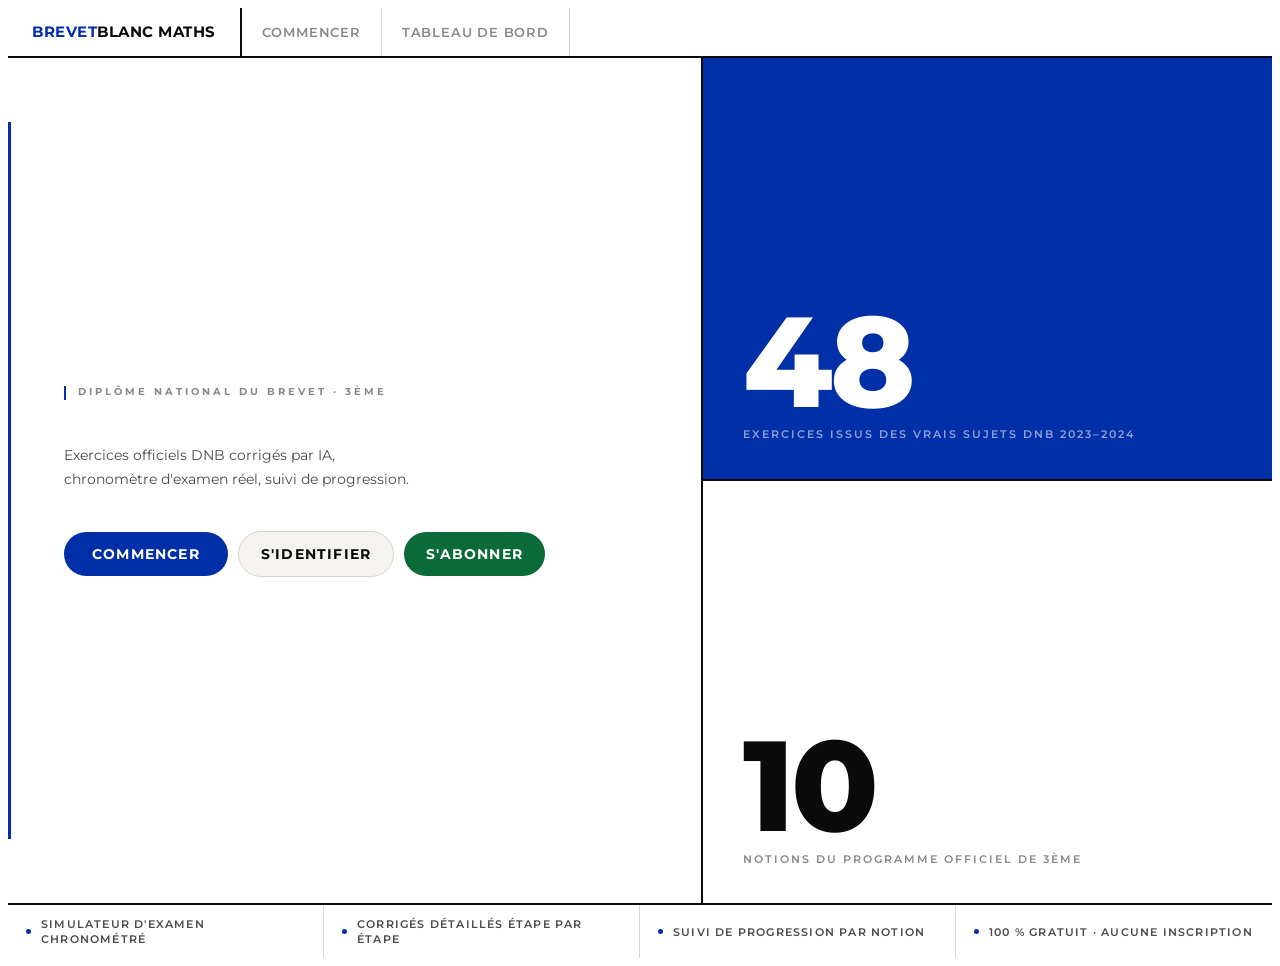
==== commit e3bd69e2: "Update index.html" ====
--- a/index.html
+++ b/index.html
@@ -10,7 +10,7 @@
 <title>Brevet Blanc Maths – Exercices Corrigés en Ligne | 3ème</title>
 <meta name="description" content="Préparez votre brevet blanc de maths avec des exercices interactifs corrigés par IA. Simulateur d'examen chronométré, corrigés détaillés, suivi de progression. Gratuit pour les élèves de 3ème.">
 <link href="https://fonts.googleapis.com/css2?family=Montserrat:ital,wght@0,300;0,400;0,500;0,600;0,700;0,800;1,400;1,600&family=Source+Code+Pro:wght@400;500&display=swap" rel="stylesheet">
-<link rel="stylesheet" href="styles/style.css">
+<link rel="stylesheet" href="style/style.css">
 </head>
 
 <!-- ─────────────────────────────────────────────────────────────────
@@ -324,7 +324,7 @@
      SCRIPTS — chargés en fin de body pour garantir que le DOM est prêt
      Ordre important : Exercices.js (BANK) doit être chargé AVANT app.js
      ───────────────────────────────────────────────────────────────── -->
-<script src="scripts/Exercices.js"></script>
+<script src="scripts/exercices.js"></script>
 <script src="scripts/app.js"></script>
 
 </body>
--- a/style/style.css
+++ b/style/style.css
@@ -0,0 +1,355 @@
+Style · CSS
+Copier
+
+/* ══════════════════════════════════════════════════════════════════
+   STYLE.CSS — Brevet Blanc Maths
+   ══════════════════════════════════════════════════════════════════ */
+
+/* ── 2.1  Reset & base typographique ─────────────────────────────── */
+*{margin:0;padding:0;box-sizing:border-box}
+html{scroll-behavior:smooth}
+body{background:#fff;color:#0a0a0a;font-family:'Montserrat',sans-serif;font-size:15px;line-height:1.65;min-height:100vh;-webkit-font-smoothing:antialiased;}
+.screen{display:none;min-height:100vh;animation:pgIn .18s ease}
+.screen.active{display:block}
+@keyframes pgIn{from{opacity:0}to{opacity:1}}
+
+/* ── 2.2  Variables CSS ───────────────────────────────────────────── */
+:root{
+  --k:#002FA7;--k1:#0038CC;--k-bg:rgba(0,47,167,.06);--k-bd:rgba(0,47,167,.18);
+  --ink:#0a0a0a;--ink2:#1a1a1a;--ink3:#4a4a4a;--ink4:#888;--ink5:#bbb;
+  --rule:#d8d4cf;--rule2:#e8e4df;--bg:#fff;--bg2:#f5f3ef;--bg3:#eeebe6;
+  --green:#0a6b38;--green2:rgba(10,107,56,.08);--amber:#8a5c00;--amber2:rgba(138,92,0,.10);--red:#be2e27;--red2:rgba(190,46,39,.08);
+  --cream:var(--bg2);--paper2:var(--bg3);--navy:var(--k);--navy2:var(--k-bg);--navy3:var(--k-bd);
+  --border:var(--rule);--border2:var(--rule2);--gold:var(--amber);--gold2:var(--amber2);
+  --shadow:rgba(0,0,0,.07);--shadow2:rgba(0,0,0,.035);--blue:var(--k);--blue2:var(--k-bg);--blue3:var(--k-bd);--klein:var(--k);
+}
+
+/* ── 2.3  Navigation globale ─────────────────────────────────────── */
+.gnav{position:sticky;top:0;z-index:300;background:#fff;border-bottom:2px solid var(--ink);display:flex;align-items:stretch;height:48px;padding:0;}
+.gnav-logo{font-family:'Montserrat',sans-serif;font-size:15px;font-weight:700;letter-spacing:.5px;text-transform:uppercase;color:var(--ink);cursor:pointer;padding:0 24px;display:flex;align-items:center;border-right:2px solid var(--ink);white-space:nowrap;transition:background .1s;}
+.gnav-logo em{font-style:normal;color:var(--k)}
+.gnav-logo:hover{background:var(--k);color:#fff}
+.gnav-logo:hover em{color:#fff}
+.gnav-links{display:flex;align-items:stretch;flex:1}
+.gnav-link{display:flex;align-items:center;padding:0 20px;font-family:'Montserrat',sans-serif;font-size:13px;font-weight:600;letter-spacing:.8px;text-transform:uppercase;color:var(--ink4);background:none;border:none;border-right:1px solid var(--rule);cursor:pointer;transition:all .1s;white-space:nowrap;}
+.gnav-link:hover{color:var(--ink);background:var(--bg2)}.gnav-link.active{color:var(--k);background:var(--k-bg);border-bottom:2px solid var(--k);margin-bottom:-2px}
+
+/* ── 2.4  Boutons ────────────────────────────────────────────────── */
+.btn{display:inline-flex;align-items:center;gap:8px;padding:10px 22px;font-family:'Montserrat',sans-serif;font-size:13px;font-weight:700;letter-spacing:1.2px;text-transform:uppercase;border:none;cursor:pointer;border-radius:100px;transition:background .1s,color .1s;}
+.btn-dark{background:var(--ink);color:#fff}.btn-dark:hover{background:var(--ink2)}
+.btn-primary{background:var(--k);color:#fff}.btn-primary:hover{background:var(--k1)}
+.btn-light{background:var(--bg2);color:var(--ink);border:1.5px solid var(--rule)}.btn-light:hover{background:var(--bg3);border-color:var(--ink)}
+.btn-ghost{background:none;color:var(--ink3);border:1.5px solid var(--rule);border-radius:100px;padding:10px 22px;}.btn-ghost:hover{border-color:var(--ink);color:var(--ink)}
+.btn-sm{padding:6px 14px;font-size:12px}
+.btn-green{background:var(--green);color:#fff}.btn-green:hover{background:#094f2a}
+.btn-red-ghost{background:none;color:#c05050;border:1.5px solid rgba(190,46,39,.25);padding:7px 16px;font-size:12px;border-radius:100px;}.btn-red-ghost:hover{background:var(--red);color:#fff}
+.btn-navy{display:inline-flex;align-items:center;gap:8px;padding:10px 22px;font-family:'Montserrat',sans-serif;font-size:13px;font-weight:700;letter-spacing:1px;text-transform:uppercase;background:var(--k);color:#fff;border:none;cursor:pointer;border-radius:100px;transition:background .1s}.btn-navy:hover{background:var(--k1)}
+.btn-outline{display:inline-flex;align-items:center;gap:8px;padding:9px 20px;font-family:'Montserrat',sans-serif;font-size:13px;font-weight:600;letter-spacing:.8px;text-transform:uppercase;background:none;color:var(--ink3);border:1.5px solid var(--rule);cursor:pointer;border-radius:100px;transition:all .1s}.btn-outline:hover{border-color:var(--ink);color:var(--ink)}
+.btn-green-sm{display:inline-flex;align-items:center;gap:6px;padding:7px 16px;font-family:'Montserrat',sans-serif;font-size:12px;font-weight:700;letter-spacing:.8px;text-transform:uppercase;background:var(--green);color:#fff;border:none;cursor:pointer;border-radius:100px;transition:background .1s}.btn-green-sm:hover{background:#094f2a}.btn-green-sm:disabled{background:var(--rule);color:var(--ink4);cursor:not-allowed}
+
+/* ── 2.5  Landing page ────────────────────────────────────────────── */
+#screen-landing{background:var(--bg);height:calc(100vh - 48px);overflow:hidden;display:none;}
+#screen-landing.active{display:flex;flex-direction:column}
+.lp{flex:1;display:flex;flex-direction:column;min-height:0}
+.lp-hero{flex:1;display:grid;grid-template-columns:55% 45%;min-height:0;}
+.lp-left{display:flex;flex-direction:column;justify-content:center;padding:64px 56px;border-right:2px solid var(--ink);position:relative;}
+.lp-kicker{display:flex;align-items:center;gap:0;font-family:'Montserrat',sans-serif;font-size:10px;font-weight:700;letter-spacing:3px;text-transform:uppercase;color:var(--ink4);margin-bottom:28px;}
+.lp-kicker::before{content:'';display:inline-block;width:2px;height:14px;background:var(--k);margin-right:12px;flex-shrink:0;}
+.lp-h1{font-family:'Montserrat',sans-serif;font-size:clamp(72px,9vw,120px);font-weight:800;line-height:.88;letter-spacing:-2px;text-transform:uppercase;color:var(--ink);margin:0 0 28px;}
+.lp-h1 em{font-style:normal;color:var(--k)}
+.lp-tagline{font-family:'Montserrat',sans-serif;font-size:14px;font-weight:400;color:var(--ink3);line-height:1.72;max-width:360px;margin-bottom:40px;}
+.lp-cta-row{display:flex;gap:10px;align-items:center;flex-wrap:wrap}
+.lp-left::before{content:'';position:absolute;left:0;top:64px;bottom:64px;width:3px;background:var(--k);}
+.lp-right{display:grid;grid-template-rows:1fr 1fr;}
+.lp-tile{display:flex;flex-direction:column;justify-content:flex-end;padding:32px 40px 36px;border-bottom:2px solid var(--ink);position:relative;overflow:hidden;}
+.lp-tile:last-child{border-bottom:none}
+.lp-tile:nth-child(1){background:var(--k)}.lp-tile:nth-child(2){background:var(--bg)}
+.lp-tile-n{font-family:'Montserrat',sans-serif;font-size:clamp(80px,10vw,130px);font-weight:800;line-height:.85;letter-spacing:-4px;text-transform:uppercase;}
+.lp-tile:nth-child(1) .lp-tile-n{color:#fff}.lp-tile:nth-child(2) .lp-tile-n{color:var(--ink)}
+.lp-tile-label{font-family:'Montserrat',sans-serif;font-size:11px;font-weight:600;letter-spacing:2px;text-transform:uppercase;margin-top:12px;line-height:1.4;}
+.lp-tile:nth-child(1) .lp-tile-label{color:rgba(255,255,255,.55)}.lp-tile:nth-child(2) .lp-tile-label{color:var(--ink4)}
+.lp-strip{flex-shrink:0;display:grid;grid-template-columns:repeat(4,1fr);border-top:2px solid var(--ink);background:var(--bg);}
+.lp-strip-item{padding:12px 18px;border-right:1px solid var(--rule);display:flex;align-items:center;gap:10px;}
+.lp-strip-item:last-child{border-right:none}
+.lp-strip-dot{width:5px;height:5px;border-radius:50%;background:var(--k);flex-shrink:0;}
+.lp-strip-text{font-family:'Montserrat',sans-serif;font-size:11px;font-weight:600;letter-spacing:1.2px;text-transform:uppercase;color:var(--ink3);line-height:1.3;}
+
+/* ── 2.6  Écran Setup ────────────────────────────────────────────── */
+#screen-setup{background:var(--bg);height:calc(100vh - 48px);min-height:0!important;overflow:hidden;display:none;flex-direction:column;}
+#screen-setup.active{display:flex!important}
+.setup-header{border-bottom:2px solid var(--ink);padding:0 48px;height:48px;display:flex;align-items:center;justify-content:space-between;}
+.setup-header-title{font-family:'Montserrat',sans-serif;font-size:13px;font-weight:700;letter-spacing:1.5px;text-transform:uppercase;color:var(--ink);}
+.setup-header-sub{font-family:'Montserrat',sans-serif;font-size:11px;font-weight:500;letter-spacing:.8px;text-transform:uppercase;color:var(--ink4);}
+.setup-hero{background:var(--k);padding:0}
+.setup-hero-inner{max-width:920px;margin:0 auto;display:grid;grid-template-columns:1fr auto;gap:32px;align-items:start;}
+.setup-eyebrow{font-family:'Montserrat',sans-serif;font-size:10px;letter-spacing:4px;text-transform:uppercase;color:rgba(255,255,255,.45);font-weight:700;margin-bottom:12px;display:block;}
+.setup-h1{font-family:'Montserrat',sans-serif;font-size:clamp(32px,4vw,48px);font-weight:800;letter-spacing:-1px;line-height:.92;text-transform:uppercase;color:#fff;margin:0;}
+.setup-h1 em{font-style:normal;color:rgba(255,255,255,.55)}
+.setup-hero-meta{margin-top:12px;font-family:'Montserrat',sans-serif;font-size:12px;font-weight:500;letter-spacing:.8px;text-transform:uppercase;color:rgba(255,255,255,.38);display:flex;gap:16px;flex-wrap:wrap;}
+.setup-hero-meta span::before{content:'—';margin-right:6px;color:rgba(255,255,255,.25)}
+.setup-stats{display:flex;flex-direction:column;gap:0;border-left:2px solid rgba(255,255,255,.2);padding-left:28px;}
+.setup-stat{padding:10px 0;border-bottom:1px solid rgba(255,255,255,.12)}.setup-stat:first-child{border-top:1px solid rgba(255,255,255,.12)}
+.setup-stat-n{font-family:'Montserrat',sans-serif;font-size:28px;font-weight:800;color:#fff;line-height:1;letter-spacing:-1px;}
+.setup-stat-l{font-family:'Montserrat',sans-serif;font-size:10px;letter-spacing:2px;text-transform:uppercase;color:rgba(255,255,255,.35);margin-top:2px;font-weight:600;}
+.setup-body{width:100%;max-width:920px;margin:0 auto;padding:20px 48px 24px;box-sizing:border-box}
+.setup-block{margin-bottom:20px}
+.setup-block-title{font-family:'Montserrat',sans-serif;font-size:11px;font-weight:700;letter-spacing:3px;text-transform:uppercase;color:var(--k);padding-bottom:8px;margin-bottom:12px;border-bottom:2px solid var(--ink);}
+.timer-row{display:flex;gap:6px;flex-wrap:wrap}
+.timer-chip{padding:8px 18px;font-family:'Montserrat',sans-serif;font-size:13px;font-weight:700;letter-spacing:.8px;text-transform:uppercase;color:var(--ink3);background:var(--bg);border:1.5px solid var(--rule);cursor:pointer;transition:all .1s;border-radius:100px;}
+.timer-chip:hover{border-color:var(--ink);color:var(--ink)}.timer-chip.sel{background:var(--ink);border-color:var(--ink);color:#fff}
+.chap-grid{display:grid;grid-template-columns:repeat(auto-fill,minmax(220px,1fr));gap:1px;background:var(--rule);border:1.5px solid var(--ink);}
+.chap-chip{padding:10px 14px;background:var(--bg);cursor:pointer;transition:background .1s;display:flex;align-items:flex-start;gap:10px;}
+.chap-chip:hover{background:var(--bg2)}.chap-chip.sel{background:var(--k-bg)}
+.chk{width:14px;height:14px;border:2px solid var(--rule);flex-shrink:0;margin-top:3px;display:flex;align-items:center;justify-content:center;font-size:9px;font-weight:700;transition:all .1s;border-radius:2px;}
+.chap-chip.sel .chk{background:var(--k);border-color:var(--k);color:#fff}
+.ch-name{font-family:'Montserrat',sans-serif;font-size:14px;font-weight:700;letter-spacing:.3px;color:var(--ink);line-height:1.2;}
+.ch-sub{font-family:'Montserrat',sans-serif;font-size:11px;color:var(--ink4);margin-top:2px;}
+.setup-cta{margin-top:16px;display:flex;align-items:center;gap:14px;flex-wrap:wrap;padding-top:16px;border-top:1px solid var(--rule);}
+
+/* ── 2.7  Écran Examen ────────────────────────────────────────────── */
+#screen-exam{background:var(--bg)}
+.exam-top{background:var(--ink);position:sticky;top:48px;z-index:200;border-bottom:none;}
+.exam-top-inner{max-width:960px;margin:0 auto;padding:10px 48px;display:flex;align-items:center;gap:16px;flex-wrap:wrap;}
+.exam-title-wrap h2{font-family:'Montserrat',sans-serif;font-size:15px;font-weight:700;letter-spacing:.5px;text-transform:uppercase;color:#fff;}
+.exam-title-wrap .sub{font-family:'Montserrat',sans-serif;font-size:10px;letter-spacing:2px;text-transform:uppercase;color:rgba(255,255,255,.3);margin-top:1px;font-weight:600;}
+.timer-block{margin-left:auto;display:flex;align-items:center;gap:20px}
+.timer-face{font-family:'Source Code Pro',monospace;font-size:20px;font-weight:500;color:#fff;letter-spacing:3px;line-height:1;}
+.timer-face.warn{color:#f59e0b}.timer-face.danger{color:#f87171;animation:blink .8s infinite}
+@keyframes blink{0%,100%{opacity:1}50%{opacity:.35}}
+.live-sc-box{text-align:right;position:relative;padding:4px 14px 4px 14px;border-left:1px solid rgba(255,255,255,.12);}
+.live-sc-num{font-family:'Montserrat',sans-serif;font-size:28px;font-weight:900;color:#fff;line-height:1;letter-spacing:-1.5px;transition:all .25s cubic-bezier(.34,1.56,.64,1);}
+.live-sc-num.bump{transform:scale(1.3);color:#7ef7a0;}
+.live-sc-denom{font-family:'Montserrat',sans-serif;font-size:12px;font-weight:600;color:rgba(255,255,255,.35);letter-spacing:.5px;}
+.live-sc-lbl{font-family:'Montserrat',sans-serif;font-size:9px;font-weight:700;letter-spacing:2px;text-transform:uppercase;color:rgba(255,255,255,.3);margin-top:2px;text-align:right;}
+.exam-progress-bar{height:3px;background:rgba(255,255,255,.08);overflow:hidden;position:relative;}
+.exam-progress-fill{height:100%;background:linear-gradient(90deg,#002FA7,#4d80d9);width:0%;transition:width .5s ease, background .5s ease;}
+.btn-end{padding:7px 16px;font-family:'Montserrat',sans-serif;font-size:11px;font-weight:700;letter-spacing:1px;text-transform:uppercase;background:none;border:1.5px solid rgba(255,255,255,.15);border-radius:100px;color:rgba(255,255,255,.25);cursor:not-allowed;transition:all .2s;}
+.btn-end:not([disabled]){border-color:rgba(255,255,255,.5);color:#fff;cursor:pointer;background:rgba(255,255,255,.08);}
+.btn-end:not([disabled]):hover{background:var(--red);border-color:var(--red);color:#fff}
+.btn-end-ready{animation:pulseEnd 1.5s ease-in-out 3}
+@keyframes pulseEnd{0%,100%{box-shadow:none}50%{box-shadow:0 0 0 4px rgba(190,46,39,.4)}}
+.pills-bar{background:var(--bg2);border-bottom:1px solid var(--rule)}
+.pills-bar-inner{max-width:960px;margin:0 auto;padding:8px 48px;display:flex;align-items:center;gap:6px;overflow-x:auto;}
+.pill{padding:4px 12px;font-family:'Montserrat',sans-serif;font-size:11px;font-weight:700;letter-spacing:.8px;text-transform:uppercase;background:transparent;border:1.5px solid var(--rule);color:var(--ink4);cursor:pointer;transition:all .1s;white-space:nowrap;border-radius:100px;}
+.pill:hover{border-color:var(--ink);color:var(--ink)}.pill.answered{border-color:var(--k);color:var(--k);background:var(--k-bg)}.pill.corrected{border-color:var(--green);color:#fff;background:var(--green)}
+.exam-main{max-width:960px;margin:0 auto;padding:36px 48px 100px}
+.loading-box{text-align:center;padding:80px 20px}
+.spinner{width:28px;height:28px;border:2px solid var(--rule);border-top-color:var(--k);border-radius:50%;animation:spin .7s linear infinite;margin:0 auto 16px;}
+@keyframes spin{to{transform:rotate(360deg)}}
+.loading-box p{font-family:'Montserrat',sans-serif;font-size:12px;font-weight:600;letter-spacing:2px;text-transform:uppercase;color:var(--ink4);}
+.exercise{background:var(--bg);border:1.5px solid var(--ink);border-radius:0;margin-bottom:24px;overflow:hidden;scroll-margin-top:120px;}
+.ex-head{padding:18px 24px;border-bottom:2px solid var(--ink);background:var(--bg2);display:flex;align-items:flex-start;justify-content:space-between;gap:16px;}
+.ex-eyebrow{font-family:'Montserrat',sans-serif;font-size:10px;letter-spacing:3px;text-transform:uppercase;color:var(--k);font-weight:700;margin-bottom:5px;}
+.ex-title{font-family:'Montserrat',sans-serif;font-size:20px;font-weight:800;letter-spacing:-.3px;text-transform:uppercase;color:var(--ink);line-height:1.1;}
+.ex-notion{font-family:'Montserrat',sans-serif;font-size:11px;letter-spacing:1px;text-transform:uppercase;color:var(--ink4);font-weight:600;margin-top:4px;}
+.ex-pts{flex-shrink:0;padding:8px 16px;background:var(--k);text-align:center;border-radius:0;}
+.ex-pts .n{font-family:'Montserrat',sans-serif;font-size:28px;font-weight:800;color:#fff;line-height:1;letter-spacing:-1px;}
+.ex-pts .l{font-family:'Montserrat',sans-serif;font-size:9px;letter-spacing:2px;text-transform:uppercase;color:rgba(255,255,255,.55);margin-top:2px;font-weight:600;}
+.ex-body{padding:20px 24px 24px}.ex-body>p{margin-bottom:12px;color:var(--ink2);font-size:15px;line-height:1.7}
+.ex-figure{margin:14px 0;padding:20px;background:var(--bg2);border:1px solid var(--rule);display:flex;justify-content:center;align-items:center;}
+.ex-figure svg{max-width:100%;height:auto;display:block}
+.calc-program{margin:14px 0;border:1.5px solid var(--ink);overflow:hidden}
+.calc-program-title{padding:7px 14px;background:var(--k);font-family:'Montserrat',sans-serif;font-size:10px;letter-spacing:2.5px;text-transform:uppercase;color:rgba(255,255,255,.8);font-weight:700;}
+.calc-program-steps{display:flex;align-items:center;flex-wrap:wrap;padding:14px 18px;gap:0;background:var(--bg2);}
+.calc-step{display:flex;flex-direction:column;align-items:center;padding:8px 14px;background:#fff;border:1px solid var(--rule);border-radius:0;min-width:72px;text-align:center;}
+.calc-step-label{font-family:'Montserrat',sans-serif;font-size:9px;letter-spacing:1.5px;text-transform:uppercase;color:var(--ink4);margin-bottom:3px;font-weight:600;}
+.calc-step-val{font-family:'Source Code Pro',monospace;font-size:13px;font-weight:500;color:var(--ink);}
+.calc-arrow{font-size:16px;color:var(--k);padding:0 4px;flex-shrink:0;font-weight:400}
+table{width:100%;border-collapse:collapse;margin:14px 0;font-size:14px}
+th{background:var(--k);color:#fff;padding:8px 12px;text-align:left;font-family:'Montserrat',sans-serif;font-size:10px;font-weight:700;letter-spacing:2px;text-transform:uppercase;}
+td{padding:8px 12px;border:1px solid var(--rule2);color:var(--ink2);font-size:14px}tr:nth-child(even) td{background:var(--bg2)}
+.question{margin:12px 0;border:1px solid var(--rule);border-left:3px solid var(--k);background:var(--bg);overflow:hidden;}
+.q-head{padding:8px 14px;border-bottom:1px solid var(--rule2);display:flex;align-items:center;gap:10px;background:var(--bg2);}
+.q-num{font-family:'Montserrat',sans-serif;font-size:11px;font-weight:700;color:var(--k);letter-spacing:1px;text-transform:uppercase;}
+.q-pts-badge{display:inline-flex;align-items:center;padding:2px 10px;background:var(--green);color:#fff;font-family:'Montserrat',sans-serif;font-size:10px;font-weight:700;letter-spacing:.8px;text-transform:uppercase;border-radius:100px;}
+.q-text{padding:12px 14px 14px;font-size:15px;color:var(--ink);line-height:1.72}
+.answer-zone{padding:10px 14px 14px;background:var(--bg2);border-top:1px dashed var(--rule)}
+.answer-lbl{font-family:'Montserrat',sans-serif;font-size:10px;letter-spacing:2.5px;text-transform:uppercase;color:var(--ink5);margin-bottom:6px;display:flex;align-items:center;gap:6px;font-weight:700;}
+.answer-lbl::before{content:'';width:3px;height:10px;background:var(--k);display:inline-block}
+.answer-ta{width:100%;min-height:76px;padding:10px 12px;font-family:'Montserrat',sans-serif;font-size:15px;line-height:1.65;color:var(--ink);background:var(--bg);border:1.5px solid var(--rule);border-radius:0;resize:vertical;outline:none;transition:border-color .1s;}
+.answer-ta::placeholder{color:var(--ink5);font-style:italic}.answer-ta:focus{border-color:var(--k)}.answer-ta.has-content{border-color:var(--k-bd)}.answer-ta.locked{border-color:var(--green)!important;background:var(--green2)!important;color:var(--ink2);resize:none;cursor:default}
+.val-bar{display:flex;align-items:center;gap:8px;flex-wrap:wrap;padding:8px 0 0;}
+.btn-val{display:inline-flex;align-items:center;gap:6px;padding:7px 16px;font-family:'Montserrat',sans-serif;font-size:11px;font-weight:700;letter-spacing:1px;text-transform:uppercase;background:var(--k);color:#fff;border:none;cursor:pointer;border-radius:100px;transition:background .1s;}
+.btn-val:hover{background:var(--k1)}.btn-val:disabled{background:var(--rule);color:var(--ink4);cursor:not-allowed}
+.btn-edit{display:none;align-items:center;gap:5px;padding:6px 14px;font-family:'Montserrat',sans-serif;font-size:11px;font-weight:600;letter-spacing:.8px;text-transform:uppercase;background:none;border:1.5px solid var(--rule);color:var(--ink4);cursor:pointer;border-radius:100px;transition:all .1s;}
+.btn-edit:hover{border-color:var(--ink);color:var(--ink)}
+.val-tag{display:none;align-items:center;gap:5px;font-family:'Montserrat',sans-serif;font-size:11px;font-weight:700;letter-spacing:.8px;text-transform:uppercase;color:var(--green);}
+.val-tag.show{display:flex}
+.val-hint{font-family:'Montserrat',sans-serif;font-size:11px;font-style:italic;color:var(--ink5);margin-left:auto;}
+.ai-result{display:none!important}.ai-result.visible{display:block}
+@keyframes fadeUp{from{opacity:0;transform:translateY(-3px)}to{opacity:1;transform:translateY(0)}}
+.ai-rh{display:flex;align-items:center;justify-content:space-between;padding:10px 14px;gap:10px}
+.ai-rh.correct-bg{background:var(--green2);border-bottom:1px solid rgba(10,107,56,.14)}.ai-rh.partial-bg{background:var(--amber2);border-bottom:1px solid rgba(138,92,0,.14)}.ai-rh.wrong-bg{background:var(--red2);border-bottom:1px solid rgba(190,46,39,.12)}.ai-rh.loading-bg{background:var(--bg2);border-bottom:1px solid var(--rule)}
+.ai-rl{display:flex;align-items:center;gap:8px;font-family:'Montserrat',sans-serif;font-size:12px;font-weight:700;letter-spacing:.5px;text-transform:uppercase;}
+.ai-sc{font-family:'Montserrat',sans-serif;font-size:24px;font-weight:800;line-height:1;letter-spacing:-1px;white-space:nowrap;}
+.ai-sc.correct-col{color:var(--green)}.ai-sc.partial-col{color:var(--amber)}.ai-sc.wrong-col{color:var(--red)}.ai-sc.loading-col{color:var(--ink4);font-size:13px;letter-spacing:1px;font-family:'Montserrat',sans-serif;}
+.ai-fb{padding:10px 14px;font-size:14px;line-height:1.65;color:var(--ink2);background:var(--bg);font-family:'Montserrat',sans-serif;font-style:italic;}
+.mini-sp{display:inline-block;width:12px;height:12px;border:2px solid var(--rule);border-top-color:var(--k);border-radius:50%;animation:spin .7s linear infinite;vertical-align:middle;}
+.corr-toggle{margin-top:16px;padding-top:14px;border-top:1px dashed var(--rule);display:flex;align-items:center;gap:12px;flex-wrap:wrap;}
+.btn-see{display:inline-flex;align-items:center;gap:7px;padding:7px 16px;font-family:'Montserrat',sans-serif;font-size:11px;font-weight:700;letter-spacing:1px;text-transform:uppercase;background:none;border:1.5px solid var(--amber);color:var(--amber);cursor:pointer;transition:all .1s;border-radius:100px;}
+.btn-see:hover:not(:disabled){background:var(--amber2)}.btn-see.active{background:var(--amber);color:#fff}.btn-see:disabled{border-color:var(--rule);color:var(--ink4);cursor:not-allowed;opacity:.5}
+.corr-hint{font-family:'Montserrat',sans-serif;font-size:11px;font-style:italic;color:var(--ink5);}
+.correction{display:none;margin-top:12px;padding:16px 18px;background:var(--amber2);border:1.5px solid rgba(138,92,0,.2);}.correction.open{display:block;animation:fadeUp .2s ease}
+.corr-head{display:flex;align-items:center;gap:9px;padding-bottom:12px;margin-bottom:12px;border-bottom:1px solid rgba(138,92,0,.18);}
+.corr-badge{width:16px;height:16px;background:var(--amber);color:#fff;border-radius:50%;display:flex;align-items:center;justify-content:center;font-size:8px;font-weight:700;flex-shrink:0;}
+.corr-head span{font-family:'Montserrat',sans-serif;font-size:10px;letter-spacing:2.5px;text-transform:uppercase;color:var(--amber);font-weight:700;}
+.correction p{margin-bottom:9px;font-size:14px;color:var(--ink2)}.correction p:last-child{margin-bottom:0}
+.corr-block{margin-bottom:12px;padding-bottom:12px;border-bottom:1px solid rgba(138,92,0,.12)}.corr-block:last-child{border-bottom:none;padding-bottom:0;margin-bottom:0}
+.corr-title{font-family:'Montserrat',sans-serif;font-size:10px;letter-spacing:2px;text-transform:uppercase;color:var(--amber);font-weight:700;margin-bottom:6px;display:flex;align-items:center;gap:7px;}
+.corr-title::before{content:'§';font-size:13px}
+.exam-footer{border-top:2px solid var(--ink);padding:20px 48px;display:flex;align-items:center;justify-content:space-between;flex-wrap:wrap;gap:16px;margin-top:8px;}
+.exam-footer p{font-family:'Montserrat',sans-serif;font-size:11px;font-style:normal;letter-spacing:1px;text-transform:uppercase;color:var(--ink5);font-weight:600;}
+.footer-score-wrap{display:flex;flex-direction:column;align-items:flex-end;gap:6px;}
+.footer-score{font-family:'Montserrat',sans-serif;font-size:56px;font-weight:900;color:var(--ink);line-height:1;letter-spacing:-2.5px;}
+.footer-score sub{font-family:'Montserrat',sans-serif;font-size:20px;font-weight:600;color:var(--ink4);vertical-align:middle;letter-spacing:0;}
+.footer-bar-track{width:180px;height:4px;background:var(--rule2);overflow:hidden;border-radius:2px;}
+.footer-bar-fill{height:100%;border-radius:2px;background:var(--k);transition:width .6s ease;width:0%;}
+.q-pts-earned{display:inline-flex;align-items:center;font-family:'Montserrat',sans-serif;font-size:11px;font-weight:800;letter-spacing:.5px;text-transform:uppercase;padding:2px 10px;border-radius:100px;margin-left:8px;transition:all .2s ease;}
+.q-pts-earned.earned-full{background:var(--green2);color:var(--green)}.q-pts-earned.earned-partial{background:var(--amber2);color:var(--amber)}.q-pts-earned.earned-none{background:var(--red2);color:var(--red)}
+
+/* ── 2.8  Écran Résultats ─────────────────────────────────────────── */
+#screen-results{background:var(--bg);min-height:100vh}
+.res-hero{background:var(--ink);border-bottom:none;}
+.res-hero-inner{max-width:1040px;margin:0 auto;padding:52px 48px 44px;display:grid;grid-template-columns:1fr auto;gap:40px;align-items:end;}
+.res-eyebrow{font-family:'Montserrat',sans-serif;font-size:10px;letter-spacing:4px;text-transform:uppercase;color:rgba(255,255,255,.35);font-weight:700;margin-bottom:14px;display:block;}
+.res-score{font-family:'Montserrat',sans-serif;font-size:clamp(80px,12vw,120px);font-weight:900;line-height:.85;letter-spacing:-5px;color:#fff;}
+.res-score span{font-size:clamp(24px,4vw,36px);color:rgba(255,255,255,.25);font-weight:600;letter-spacing:-1px;margin-left:6px;}
+.res-mention{font-family:'Montserrat',sans-serif;font-size:14px;font-weight:700;letter-spacing:2px;text-transform:uppercase;color:rgba(255,255,255,.55);margin-top:16px;}
+.res-bar-wrap{margin-top:16px;height:4px;background:rgba(255,255,255,.12);overflow:hidden;max-width:480px;}
+.res-bar{height:100%;background:#fff;transition:width 1.4s cubic-bezier(.22,1,.36,1)}
+.res-stats-col{display:flex;flex-direction:column;gap:8px;min-width:120px;}
+.res-stat-box{padding:14px 20px;background:rgba(255,255,255,.07);border:1px solid rgba(255,255,255,.1);text-align:center;transition:background .2s;}
+.res-stat-box.partial{background:rgba(138,92,0,.2);border-color:rgba(138,92,0,.3)}.res-stat-box.wrong{background:rgba(190,46,39,.18);border-color:rgba(190,46,39,.25)}
+.res-stat-n{font-family:'Montserrat',sans-serif;font-size:26px;font-weight:900;color:#fff;line-height:1;letter-spacing:-1px;}
+.res-stat-l{font-family:'Montserrat',sans-serif;font-size:9px;letter-spacing:2px;text-transform:uppercase;color:rgba(255,255,255,.3);font-weight:700;margin-top:3px;}
+.res-main{max-width:1040px;margin:0 auto;padding:40px 48px 80px;display:grid;grid-template-columns:1fr 1fr 1.3fr;gap:40px;align-items:start;}
+.res-col-title{font-family:'Montserrat',sans-serif;font-size:11px;font-weight:800;letter-spacing:3px;text-transform:uppercase;color:var(--k);padding-bottom:12px;margin-bottom:18px;border-bottom:2px solid var(--ink);}
+.bdown-row{display:flex;align-items:center;justify-content:space-between;padding:9px 0;border-bottom:1px solid var(--rule2);}.bdown-row:last-child{border-bottom:none}
+.bdown-notion{font-family:'Montserrat',sans-serif;font-size:13px;font-weight:700;letter-spacing:.3px;color:var(--ink3);}
+.bdown-pts{font-family:'Montserrat',sans-serif;font-size:17px;font-weight:900;letter-spacing:-1px;}
+.bdown-pct{height:2px;background:var(--rule2);margin-top:3px;overflow:hidden}.bdown-pct-fill{height:100%;transition:width .9s ease}
+.err-card{padding:10px 14px;background:var(--bg);border:1.5px solid var(--rule);border-left:3px solid var(--red);margin-bottom:8px;}
+.err-q{font-size:13px;color:var(--ink2);margin-bottom:4px;line-height:1.45}
+.err-sc{font-family:'Montserrat',sans-serif;font-size:11px;font-weight:800;letter-spacing:1px;text-transform:uppercase;}
+.err-fb{font-size:12px;font-style:italic;color:var(--ink4);margin-top:3px;line-height:1.5}
+.res-col-advice{background:var(--bg2);border:1.5px solid var(--rule);padding:20px 22px;}
+.advice-loading{display:flex;align-items:center;gap:10px;font-family:'Montserrat',sans-serif;font-size:12px;font-weight:600;letter-spacing:1.5px;text-transform:uppercase;color:var(--ink4);padding:16px 0;}
+.advice-section{margin-bottom:20px}.advice-section:last-child{margin-bottom:0}
+.advice-section-title{font-family:'Montserrat',sans-serif;font-size:10px;font-weight:800;letter-spacing:2.5px;text-transform:uppercase;color:var(--k);margin-bottom:10px;display:flex;align-items:center;gap:8px;}
+.advice-section-title::before{content:'';display:inline-block;width:3px;height:12px;background:var(--k);}
+.advice-item{padding:9px 12px;background:var(--bg);border:1px solid var(--rule2);border-left:3px solid var(--k);margin-bottom:7px;font-size:13px;color:var(--ink2);line-height:1.55;}
+.advice-item:last-child{margin-bottom:0}.advice-item.priority-high{border-left-color:var(--red)}.advice-item.priority-mid{border-left-color:var(--amber)}.advice-item.priority-low{border-left-color:var(--green)}
+.advice-tag{font-family:'Montserrat',sans-serif;font-size:9px;font-weight:800;letter-spacing:1.5px;text-transform:uppercase;padding:1px 8px;border-radius:100px;display:inline-block;margin-bottom:5px;}
+.advice-tag.red{background:var(--red2);color:var(--red)}.advice-tag.amber{background:var(--amber2);color:var(--amber)}.advice-tag.green{background:var(--green2);color:var(--green)}.advice-tag.blue{background:var(--k-bg);color:var(--k)}
+.advice-encouragement{margin-top:18px;padding:14px 16px;background:var(--k);font-family:'Montserrat',sans-serif;font-size:14px;font-weight:700;letter-spacing:.3px;color:#fff;line-height:1.5;}
+.res-footer{max-width:1040px;margin:0 auto;padding:0 48px 48px;display:flex;gap:12px;flex-wrap:wrap;border-top:none;}
+.res-comment-wrap{border-top:1px solid rgba(255,255,255,.1);}
+.res-comment{display:flex;align-items:flex-start;gap:14px;max-width:680px;}
+.res-comment-text{font-family:'Montserrat',sans-serif;font-size:15px;line-height:1.72;color:rgba(255,255,255,.82);font-style:italic;}
+.res-comment-text strong{font-style:normal;font-family:'Montserrat',sans-serif;font-size:11px;font-weight:800;letter-spacing:2px;text-transform:uppercase;color:rgba(255,255,255,.45);display:block;margin-bottom:6px;}
+.res-cta-top{background:var(--bg2);border-bottom:1px solid var(--rule);}
+.res-cta-top .res-hero-inner{display:flex;gap:10px;align-items:center;flex-wrap:wrap;}
+.exam-toast{position:fixed;bottom:24px;left:50%;transform:translateX(-50%) translateY(12px);background:var(--ink);color:#fff;font-family:'Montserrat',sans-serif;font-size:12px;font-weight:700;letter-spacing:1px;text-transform:uppercase;padding:10px 24px;border-radius:100px;opacity:0;transition:opacity .3s,transform .3s;pointer-events:none;z-index:999;white-space:nowrap;border:1px solid rgba(255,255,255,.1);}
+.exam-toast.show{opacity:1;transform:translateX(-50%) translateY(0)}
+
+/* ── 2.9  Tableau de bord ─────────────────────────────────────────── */
+#screen-dash{background:var(--bg)}
+.dash-banner{background:var(--ink)}
+.dash-banner-inner{max-width:960px;margin:0 auto;padding:48px 48px 40px}
+.dash-body{max-width:960px;margin:0 auto;padding:36px 48px 72px}
+.stat-row{display:grid;grid-template-columns:repeat(auto-fit,minmax(150px,1fr));gap:1px;background:var(--ink);border:1.5px solid var(--ink);margin-bottom:40px;}
+.stat-card{padding:20px;background:var(--bg)}
+.sc-val{font-family:'Montserrat',sans-serif;font-size:36px;font-weight:800;line-height:1;letter-spacing:-1.5px;color:var(--ink);}
+.sc-val.navy,.sc-val.blue{color:var(--k)}.sc-val.green{color:var(--green)}.sc-val.gold{color:var(--amber)}.sc-val.red{color:var(--red)}
+.sc-lbl{font-family:'Montserrat',sans-serif;font-size:10px;letter-spacing:2.5px;text-transform:uppercase;color:var(--ink5);margin-top:6px;font-weight:700;}
+.chart-section{margin-bottom:40px}
+.chart-wrap{height:100px;display:flex;align-items:flex-end;gap:4px;border-bottom:2px solid var(--ink)}
+.chart-col{display:flex;flex-direction:column;align-items:center;gap:4px;flex:1;min-width:0}
+.chart-bar{width:100%;transition:height .5s ease;min-height:2px}
+.chart-lbl{font-family:'Montserrat',sans-serif;font-size:9px;font-weight:600;letter-spacing:.5px;color:var(--ink5);text-align:center;white-space:nowrap;overflow:hidden;text-overflow:ellipsis;width:100%}
+.chart-val{font-family:'Montserrat',sans-serif;font-size:10px;font-weight:800;color:var(--ink4);text-align:center}
+.hist-table{width:100%;border-collapse:collapse}
+.hist-table th{padding:8px 10px;text-align:left;font-family:'Montserrat',sans-serif;font-size:10px;letter-spacing:2.5px;text-transform:uppercase;color:var(--ink5);border-bottom:2px solid var(--ink);font-weight:700;}
+.hist-table td{padding:9px 10px;border-bottom:1px solid var(--rule2);font-size:13px;color:var(--ink2);}
+.hist-table tr:hover td{background:var(--bg2)}
+.hist-table td:last-child{font-style:italic;color:var(--ink3);font-size:12px;line-height:1.45;}
+.nb-row{display:flex;align-items:center;gap:10px;margin-bottom:10px}
+.nb-label{font-family:'Montserrat',sans-serif;font-size:12px;font-weight:700;letter-spacing:.3px;text-transform:uppercase;color:var(--ink3);width:150px;flex-shrink:0;}
+.nb-track{flex:1;height:3px;background:var(--rule2);overflow:hidden}.nb-fill{height:100%;transition:width .8s ease}
+.nb-count{font-family:'Montserrat',sans-serif;font-size:12px;font-weight:800;color:var(--ink4);width:24px;text-align:right;}
+.empty-state{text-align:center;padding:72px 20px;color:var(--ink5)}
+
+/* ── 2.10  Composants transversaux ────────────────────────────────── */
+.inline-corr-wrap{margin-top:10px}
+.inline-corr{display:flex;gap:12px;align-items:flex-start;padding:12px 16px;border-radius:0;border:1.5px solid;animation:fadeUp .2s ease;}
+.inline-corr.correct-corr{background:var(--green2);border-color:rgba(10,107,56,.25);border-left:4px solid var(--green);}
+.inline-corr.partial-corr{background:var(--amber2);border-color:rgba(138,92,0,.25);border-left:4px solid var(--amber);}
+.inline-corr.wrong-corr{background:var(--red2);border-color:rgba(190,46,39,.2);border-left:4px solid var(--red);}
+.inline-corr-icon{font-size:20px;font-weight:900;line-height:1;flex-shrink:0;margin-top:1px;font-family:'Montserrat',sans-serif;}
+.correct-corr .inline-corr-icon{color:var(--green)}.partial-corr .inline-corr-icon{color:var(--amber)}.wrong-corr .inline-corr-icon{color:var(--red)}
+.inline-corr-body{flex:1;min-width:0}
+.inline-corr-label{font-family:'Montserrat',sans-serif;font-size:11px;font-weight:800;letter-spacing:1.5px;text-transform:uppercase;margin-bottom:5px;}
+.correct-corr .inline-corr-label{color:var(--green)}.partial-corr .inline-corr-label{color:var(--amber)}.wrong-corr .inline-corr-label{color:var(--red)}
+.inline-corr-feedback{font-size:13px;color:var(--ink2);line-height:1.6;margin-bottom:8px;font-style:italic;}
+.inline-corr-official{font-size:13px;color:var(--ink2);line-height:1.65;padding:10px 12px;background:rgba(255,255,255,.7);border:1px solid rgba(0,0,0,.08);}
+.inline-corr-official strong{font-family:'Montserrat',sans-serif;font-size:10px;letter-spacing:2px;text-transform:uppercase;font-weight:800;color:var(--ink4);display:block;margin-bottom:4px;}
+.q-score-flash{position:absolute;top:-8px;right:10px;font-family:'Montserrat',sans-serif;font-size:13px;font-weight:900;padding:2px 10px;border-radius:100px;animation:scoreFlash .6s ease forwards;pointer-events:none;z-index:10;}
+@keyframes scoreFlash{0%{opacity:0;transform:translateY(0) scale(.8)}30%{opacity:1;transform:translateY(-12px) scale(1.1)}70%{opacity:1;transform:translateY(-18px) scale(1)}100%{opacity:0;transform:translateY(-28px) scale(.9)}}
+.q-score-flash.correct{background:#0a6b38;color:#fff}.q-score-flash.partial{background:#8a5c00;color:#fff}.q-score-flash.wrong{background:#be2e27;color:#fff}
+.scratch-wrap{margin:14px 0;display:grid;grid-template-columns:1fr 1fr;gap:16px;align-items:start;}
+.scratch-wrap.single{grid-template-columns:1fr auto;align-items:start}
+.scratch-code{background:#1e1e2e;border-radius:8px;padding:14px 16px;font-size:0;line-height:1;overflow:hidden;}
+.scratch-hat{display:inline-flex;align-items:center;gap:6px;padding:8px 14px 8px 12px;border-radius:20px 20px 4px 4px;font-family:'Montserrat',sans-serif;font-size:12px;font-weight:700;letter-spacing:.3px;color:#fff;margin-bottom:4px;}
+.sb-event{background:#ffab19}.sb-control{background:#ffab19}.sb-motion{background:#4c97ff}.sb-op{background:#ff8c1a}.sb-variable{background:#ff8c1a}.sb-looks{background:#9966ff}.sb-sensor{background:#5cb1d6}
+.scratch-block{display:flex;align-items:center;gap:6px;padding:7px 12px 7px 20px;margin:3px 0 3px 12px;border-radius:4px;font-family:'Montserrat',sans-serif;font-size:12px;font-weight:700;letter-spacing:.3px;color:#fff;position:relative;flex-wrap:wrap;}
+.scratch-block::before{content:'';position:absolute;left:0;top:50%;transform:translateY(-50%);width:0;height:0;border-top:7px solid transparent;border-bottom:7px solid transparent;}
+.scratch-block.sb-motion{background:#4c97ff}.scratch-block.sb-motion::before{border-left:7px solid #3373cc}
+.scratch-block.sb-control{background:#ffab19}.scratch-block.sb-control::before{border-left:7px solid #cc8800}
+.scratch-block.sb-op{background:#59c059}.scratch-block.sb-op::before{border-left:7px solid #389438}
+.scratch-block.sb-variable{background:#ff8c1a}.scratch-block.sb-variable::before{border-left:7px solid #cc6600}
+.scratch-block.sb-looks{background:#9966ff}.scratch-block.sb-looks::before{border-left:7px solid #7744cc}
+.scratch-block.sb-sensor{background:#5cb1d6}.scratch-block.sb-sensor::before{border-left:7px solid #3d8ea8}
+.scratch-val{display:inline-flex;align-items:center;background:rgba(255,255,255,.2);border-radius:3px;padding:1px 6px;font-size:11px;font-weight:800;}
+.scratch-oval{display:inline-flex;align-items:center;background:rgba(255,255,255,.2);border-radius:20px;padding:1px 8px;font-size:11px;font-weight:700;}
+.scratch-repeat{display:block;margin:3px 0 3px 12px;padding:6px 10px 6px 14px;background:#ffab19;border-radius:4px;font-family:'Montserrat',sans-serif;font-size:12px;font-weight:700;color:#fff;}
+.scratch-repeat-body{margin:2px 0 2px 12px;padding:4px 0;border-left:3px solid rgba(255,255,255,.4);}
+.scratch-result{background:#f0f0f0;border:1.5px solid #d0d0d0;border-radius:8px;padding:12px;display:flex;flex-direction:column;align-items:center;gap:8px;}
+.scratch-result-label{font-family:'Montserrat',sans-serif;font-size:10px;font-weight:700;letter-spacing:2px;text-transform:uppercase;color:#888;}
+.scratch-result svg{display:block}
+.dash-advice-col{background:var(--bg2);border:1.5px solid var(--rule);padding:18px 20px}
+
+/* ── 2.11  QCM ────────────────────────────────────────────────────── */
+.qcm-grid{display:grid;grid-template-columns:1fr 1fr;gap:8px;margin-top:12px}
+.qcm-btn{display:flex;align-items:center;gap:10px;padding:10px 14px;background:#fff;border:2px solid var(--rule);cursor:pointer;transition:all .15s;text-align:left;font-family:'Montserrat',sans-serif;font-size:14px;color:var(--ink);border-radius:4px;}
+.qcm-btn:hover:not([disabled]){border-color:var(--k);background:var(--k-bg);}
+.qcm-letter{width:26px;height:26px;border-radius:50%;background:var(--bg3);border:2px solid var(--rule);display:flex;align-items:center;justify-content:center;font-family:'Montserrat',sans-serif;font-size:13px;font-weight:800;color:var(--ink3);flex-shrink:0;transition:all .15s;}
+.qcm-btn:hover:not([disabled]) .qcm-letter{background:var(--k);border-color:var(--k);color:#fff;}
+.qcm-btn.qcm-correct{border-color:var(--green)!important;background:var(--green2)!important;cursor:default;}
+.qcm-btn.qcm-correct .qcm-letter{background:var(--green);border-color:var(--green);color:#fff;}
+.qcm-btn.qcm-wrong{border-color:var(--red)!important;background:var(--red2)!important;cursor:default;}
+.qcm-btn.qcm-wrong .qcm-letter{background:var(--red);border-color:var(--red);color:#fff;}
+.qcm-btn.qcm-reveal{border-color:var(--green)!important;background:var(--green2)!important;cursor:default;opacity:.7;}
+.qcm-btn.qcm-reveal .qcm-letter{background:var(--green);border-color:var(--green);color:#fff;}
+.qcm-btn[disabled]{cursor:default;}
+.qcm-feedback{margin-top:10px;padding:9px 13px;font-size:13px;font-style:italic;border-left:3px solid;line-height:1.55;}
+.qcm-feedback.fb-correct{background:var(--green2);border-color:var(--green);color:var(--green);}
+.qcm-feedback.fb-wrong{background:var(--red2);border-color:var(--red);color:var(--red);}
+
+/* ── 2.12  Media queries (responsive ≤ 760px) ─────────────────────── */
+@media(max-width:760px){
+  .gnav{padding:0}.gnav-links{display:none}
+  #screen-landing{height:auto;overflow:visible}
+  .lp-hero{grid-template-columns:1fr}
+  .lp-right{grid-template-rows:auto;grid-template-columns:1fr 1fr}
+  .lp-tile{padding:20px 24px}
+  .lp-left{padding:40px 24px;border-right:none;border-bottom:2px solid var(--ink)}.lp-left::before{display:none}
+  .lp-strip{grid-template-columns:1fr 1fr}.lp-strip-item:nth-child(3){border-top:1px solid var(--rule)}
+  .setup-header{padding:0 20px}.setup-hero{padding:32px 20px}
+  .setup-hero-inner{grid-template-columns:1fr}
+  .setup-stats{border-left:none;padding-left:0;border-top:2px solid rgba(255,255,255,.2);padding-top:20px;display:grid;grid-template-columns:repeat(3,1fr)}
+  .setup-body{padding:28px 20px 60px}
+  .exam-top-inner{padding:8px 20px}.pills-bar-inner{padding:6px 20px}.exam-main{padding:20px 16px 80px}.exam-footer{padding:16px 20px}
+  .res-hero-inner{grid-template-columns:1fr;padding:32px 20px}
+  .res-main{grid-template-columns:1fr;padding:24px 20px 60px;gap:28px}
+  .dash-banner-inner{padding:32px 20px}.dash-body{padding:20px 16px 60px}
+}
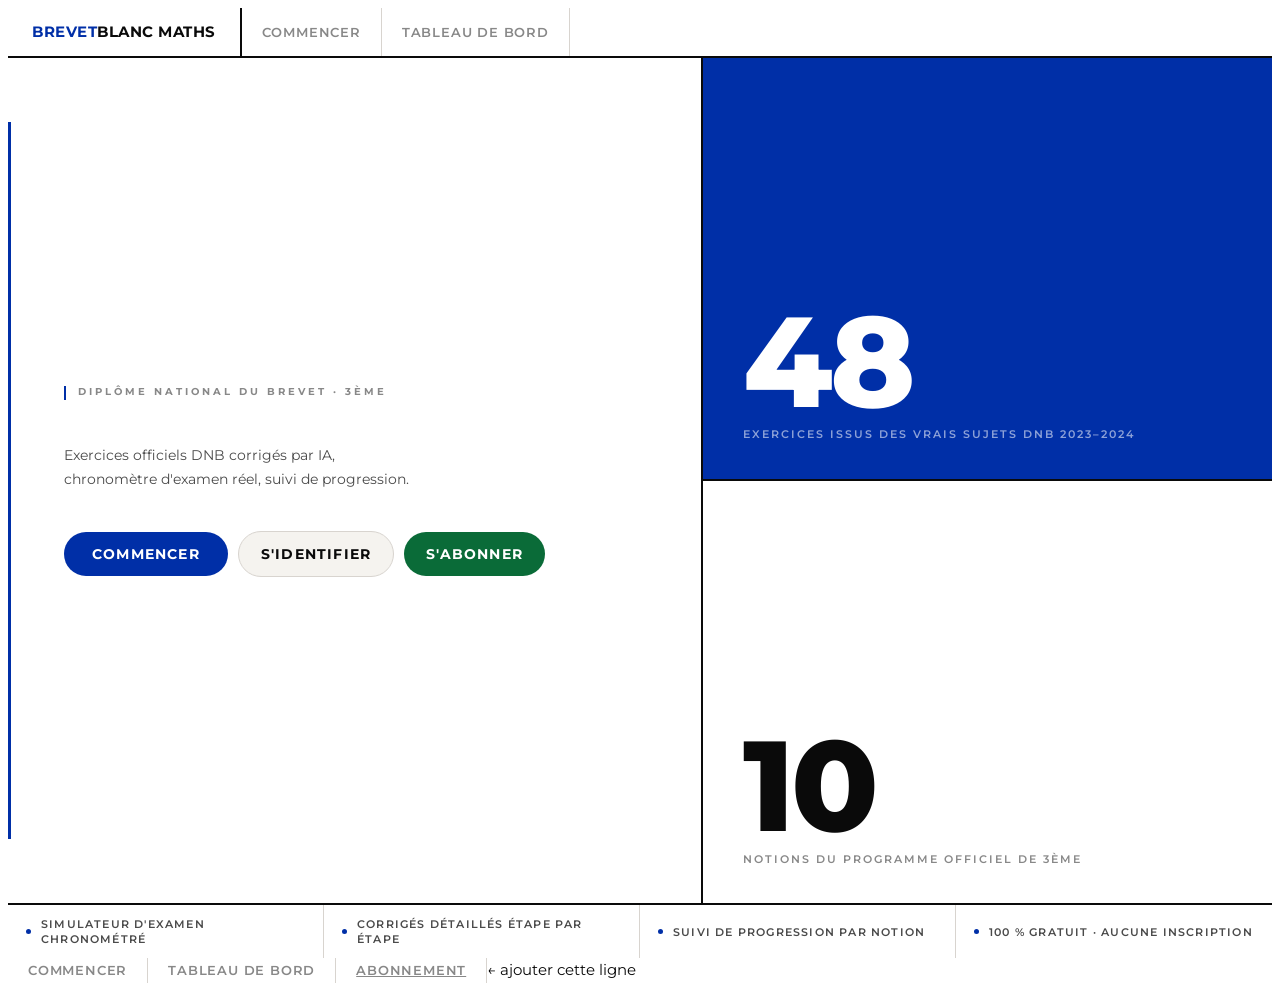
==== commit 5b5bb692: "Update index.html" ====
--- a/index.html
+++ b/index.html
@@ -324,8 +324,18 @@
      SCRIPTS — chargés en fin de body pour garantir que le DOM est prêt
      Ordre important : Exercices.js (BANK) doit être chargé AVANT app.js
      ───────────────────────────────────────────────────────────────── -->
-<script src="scripts/exercices.js"></script>
-<script src="scripts/app.js"></script>
-
+<script src="script/exercices.js"></script>
+<script src="script/app.js"></script>
+
+<!-- ─────────────────────────────────────────────────────────────────
+   ABONNEMENT 
+     ───────────────────────────────────────────────────────────────── -->
+<div class="gnav-links">
+  <button class="gnav-link" id="navSetup" onclick="go('screen-setup','navSetup')">Commencer</button>
+  <button class="gnav-link" id="navDash" onclick="go('screen-dash','navDash');renderDash()">Tableau de bord</button>
+  <a class="gnav-link" href="abonnement.html">Abonnement</a>  ← ajouter cette ligne
+</div>
+
+     
 </body>
 </html>
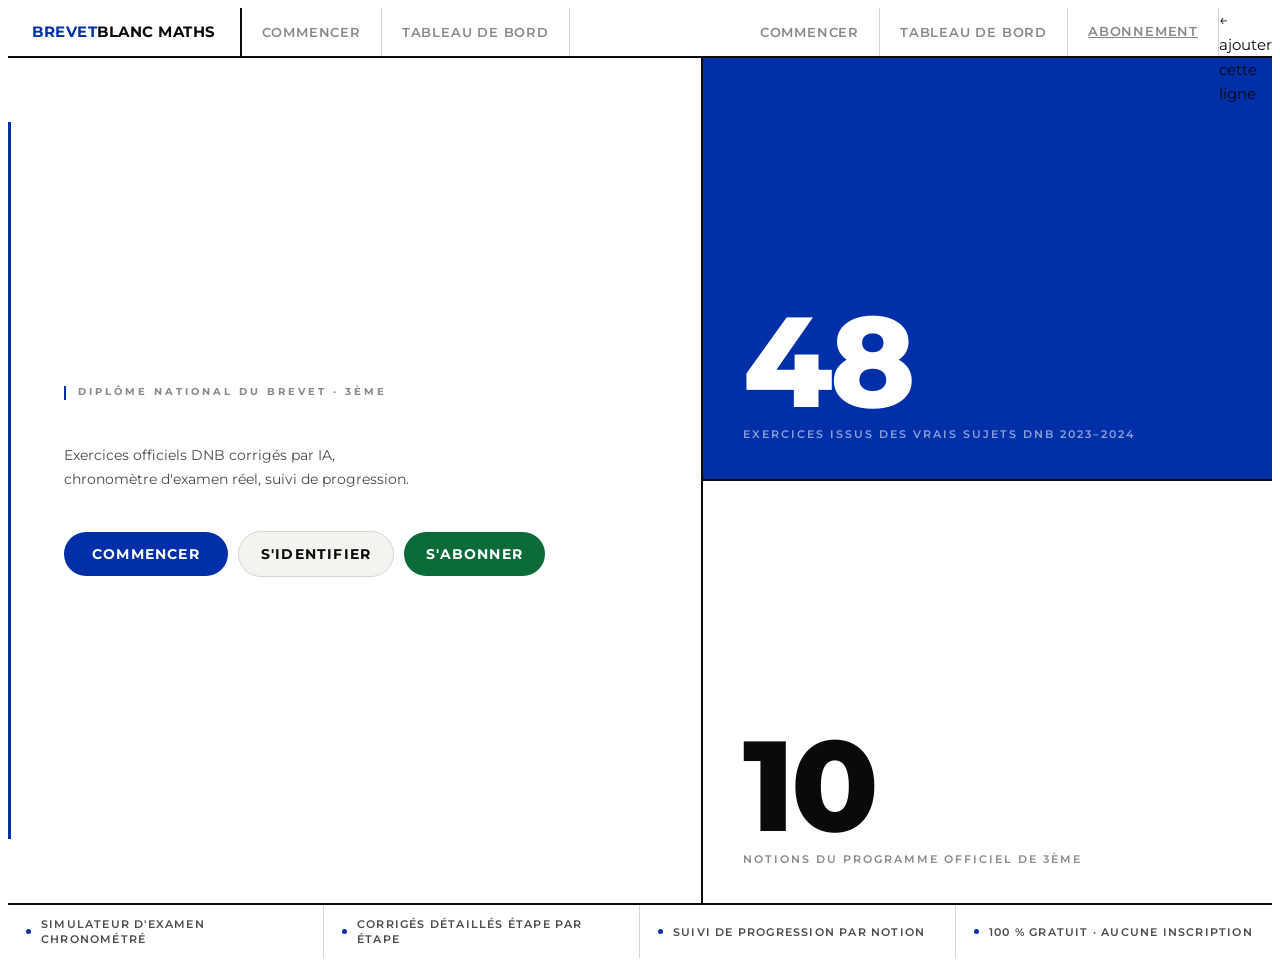
==== commit d45ba6cd: "Update index.html" ====
--- a/index.html
+++ b/index.html
@@ -34,6 +34,16 @@
     <button class="gnav-link" id="navSetup" onclick="go('screen-setup','navSetup')">Commencer</button>
     <button class="gnav-link" id="navDash" onclick="go('screen-dash','navDash');renderDash()">Tableau de bord</button>
   </div>
+
+     <!-- ─────────────────────────────────────────────────────────────────
+   ABONNEMENT 
+     ───────────────────────────────────────────────────────────────── -->
+<div class="gnav-links">
+  <button class="gnav-link" id="navSetup" onclick="go('screen-setup','navSetup')">Commencer</button>
+  <button class="gnav-link" id="navDash" onclick="go('screen-dash','navDash');renderDash()">Tableau de bord</button>
+  <a class="gnav-link" href="abonnement.html">Abonnement</a>  ← ajouter cette ligne
+</div>
+     
 </nav>
 
 <!-- ── 3.2  Écran Landing ────────────────────────────────────────────
@@ -327,14 +337,7 @@
 <script src="script/exercices.js"></script>
 <script src="script/app.js"></script>
 
-<!-- ─────────────────────────────────────────────────────────────────
-   ABONNEMENT 
-     ───────────────────────────────────────────────────────────────── -->
-<div class="gnav-links">
-  <button class="gnav-link" id="navSetup" onclick="go('screen-setup','navSetup')">Commencer</button>
-  <button class="gnav-link" id="navDash" onclick="go('screen-dash','navDash');renderDash()">Tableau de bord</button>
-  <a class="gnav-link" href="abonnement.html">Abonnement</a>  ← ajouter cette ligne
-</div>
+
 
      
 </body>
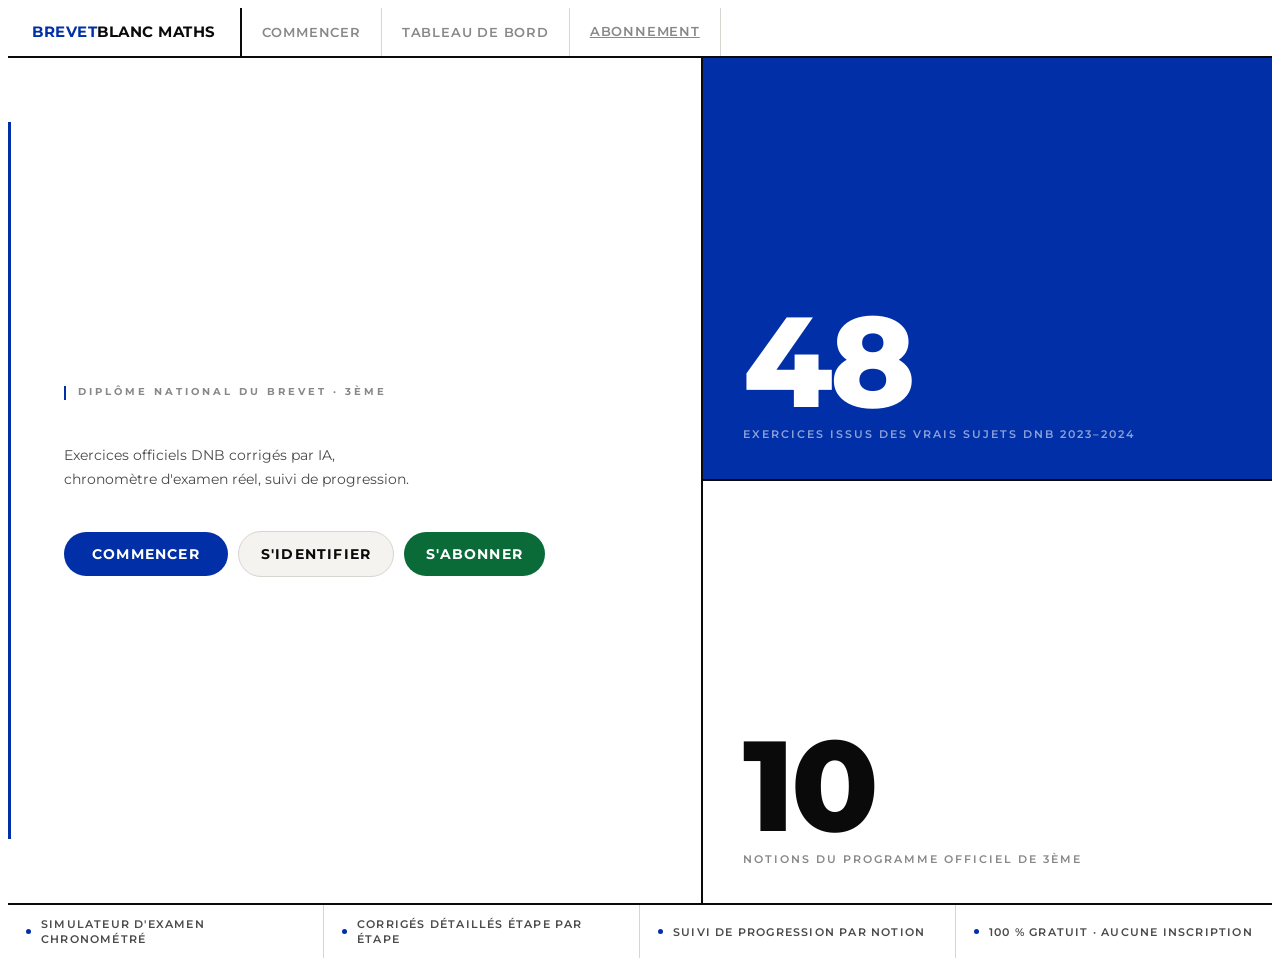
==== commit 8745c002: "Update index.html" ====
--- a/index.html
+++ b/index.html
@@ -33,16 +33,9 @@
   <div class="gnav-links">
     <button class="gnav-link" id="navSetup" onclick="go('screen-setup','navSetup')">Commencer</button>
     <button class="gnav-link" id="navDash" onclick="go('screen-dash','navDash');renderDash()">Tableau de bord</button>
-  </div>
-
-     <!-- ─────────────────────────────────────────────────────────────────
-   ABONNEMENT 
-     ───────────────────────────────────────────────────────────────── -->
-<div class="gnav-links">
-  <button class="gnav-link" id="navSetup" onclick="go('screen-setup','navSetup')">Commencer</button>
-  <button class="gnav-link" id="navDash" onclick="go('screen-dash','navDash');renderDash()">Tableau de bord</button>
-  <a class="gnav-link" href="abonnement.html">Abonnement</a>  ← ajouter cette ligne
-</div>
+    <a class="gnav-link" href="abonnement.html">Abonnement</a>
+  </div>
+
      
 </nav>
 
